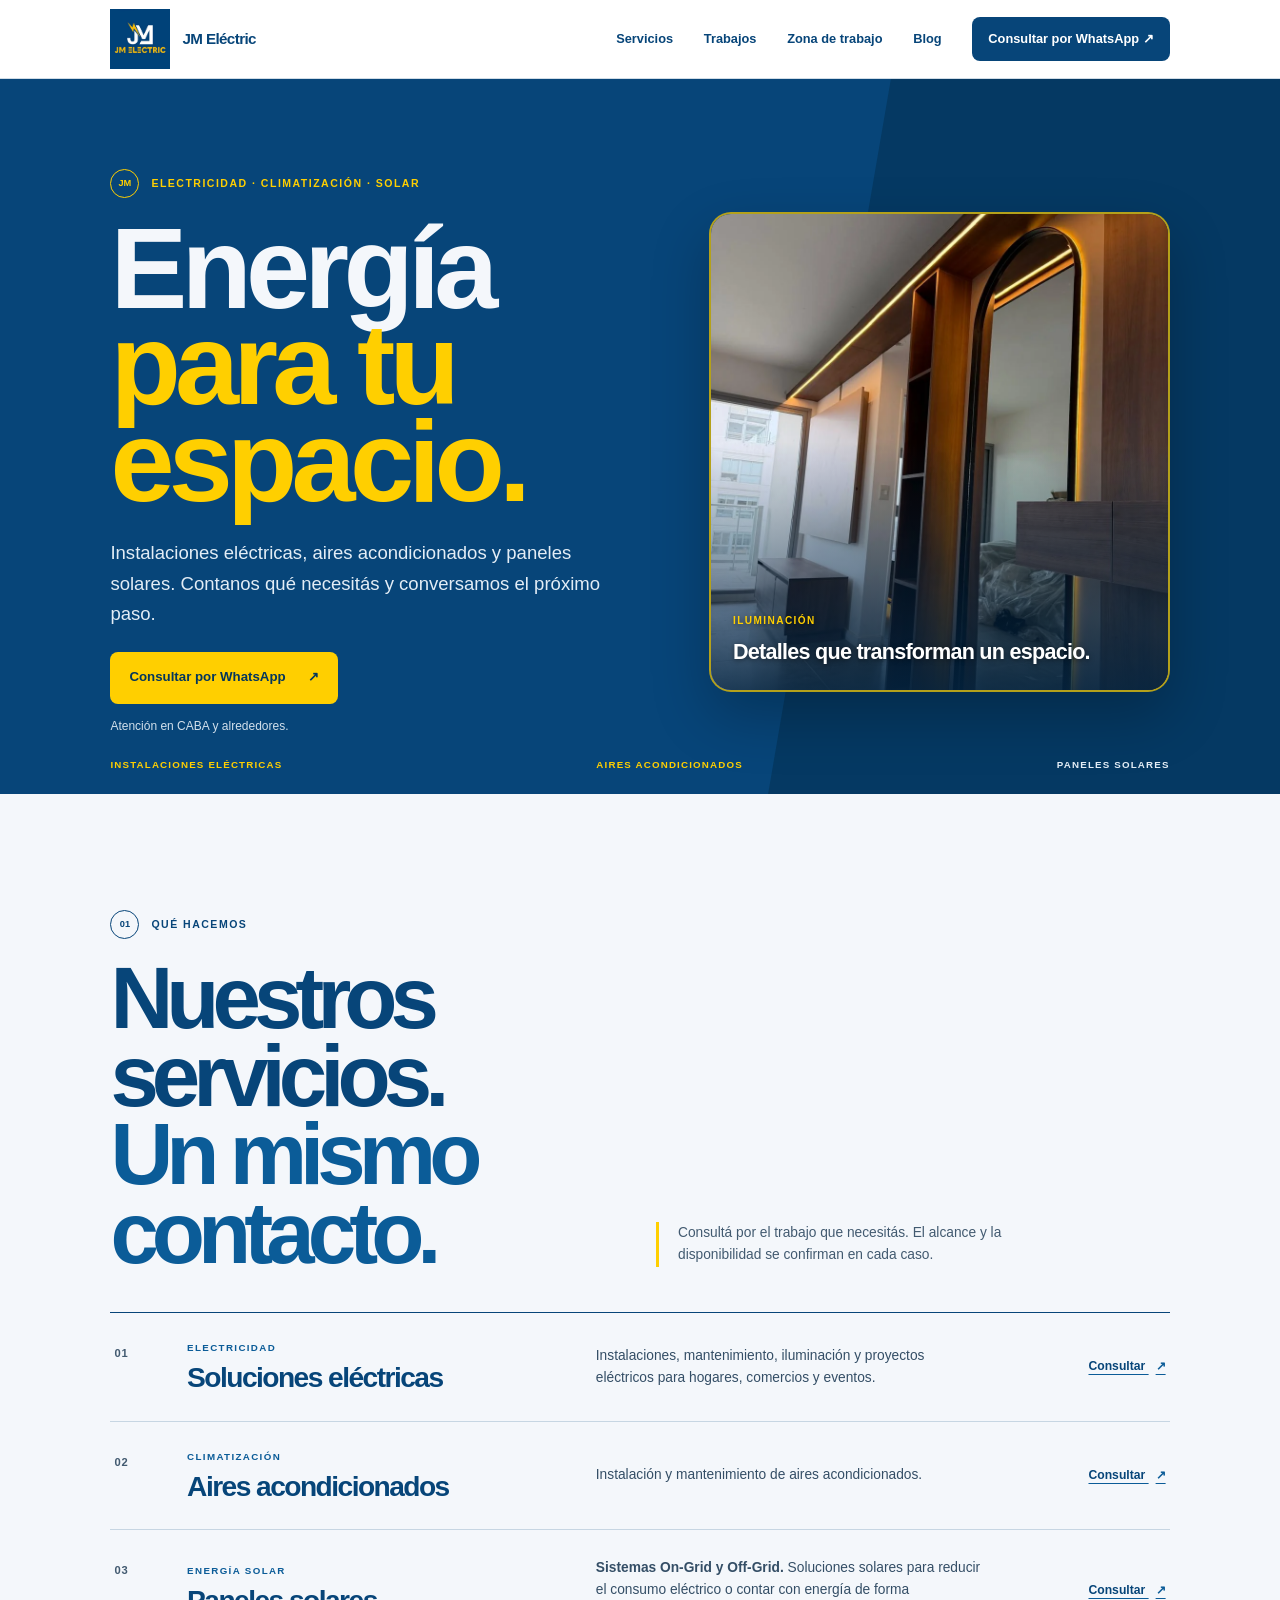
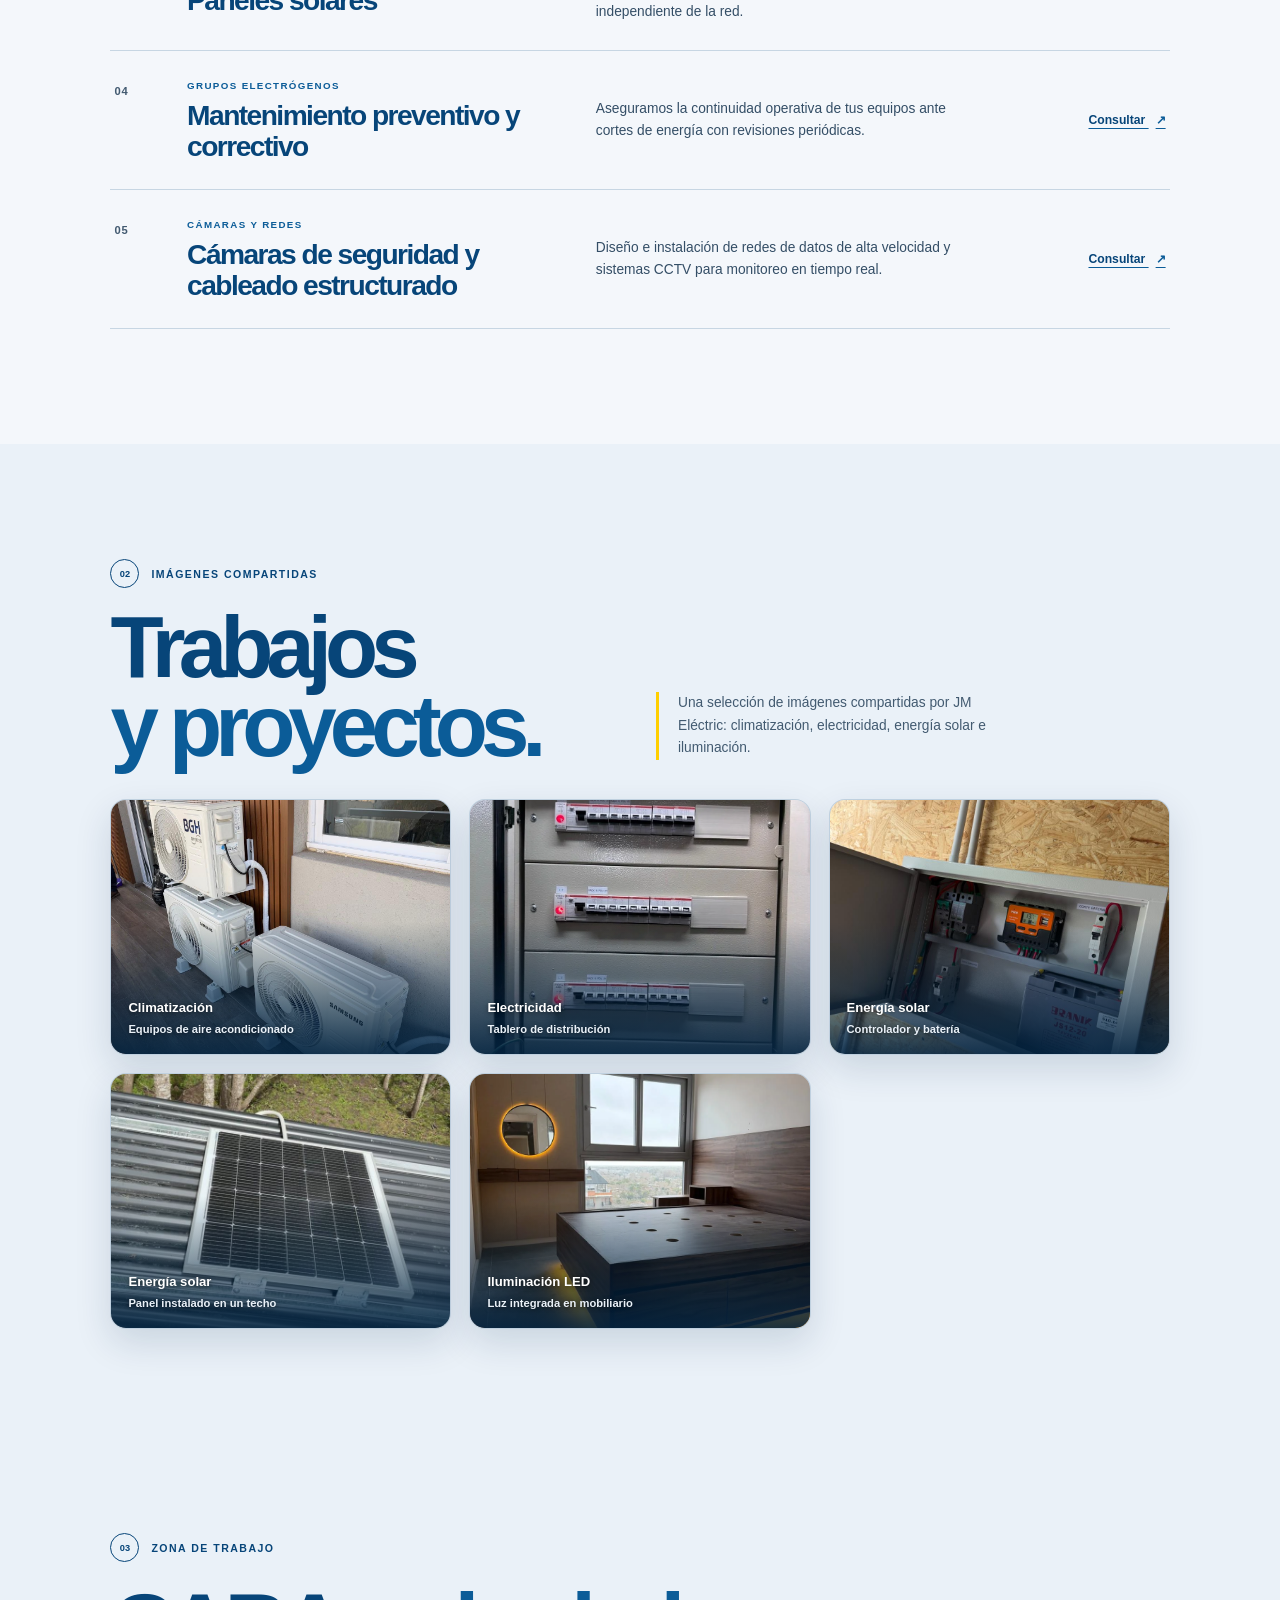
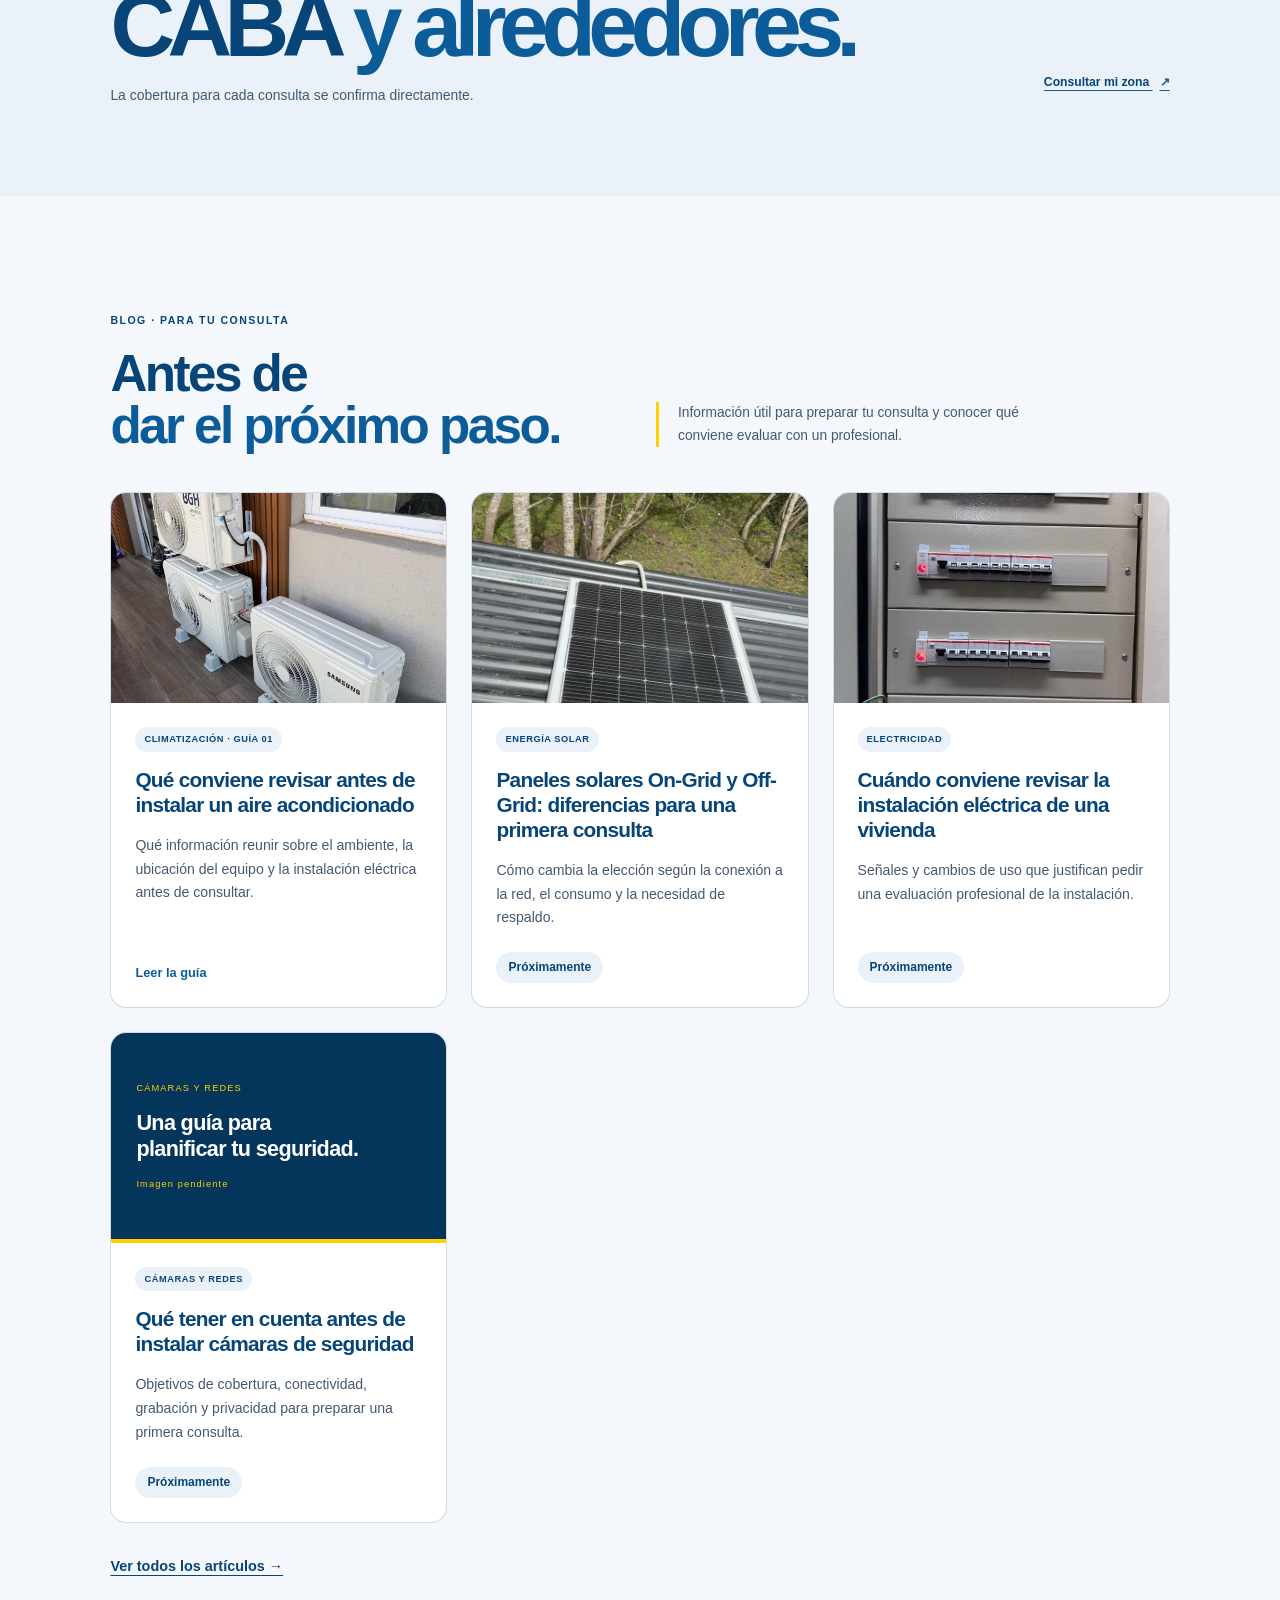
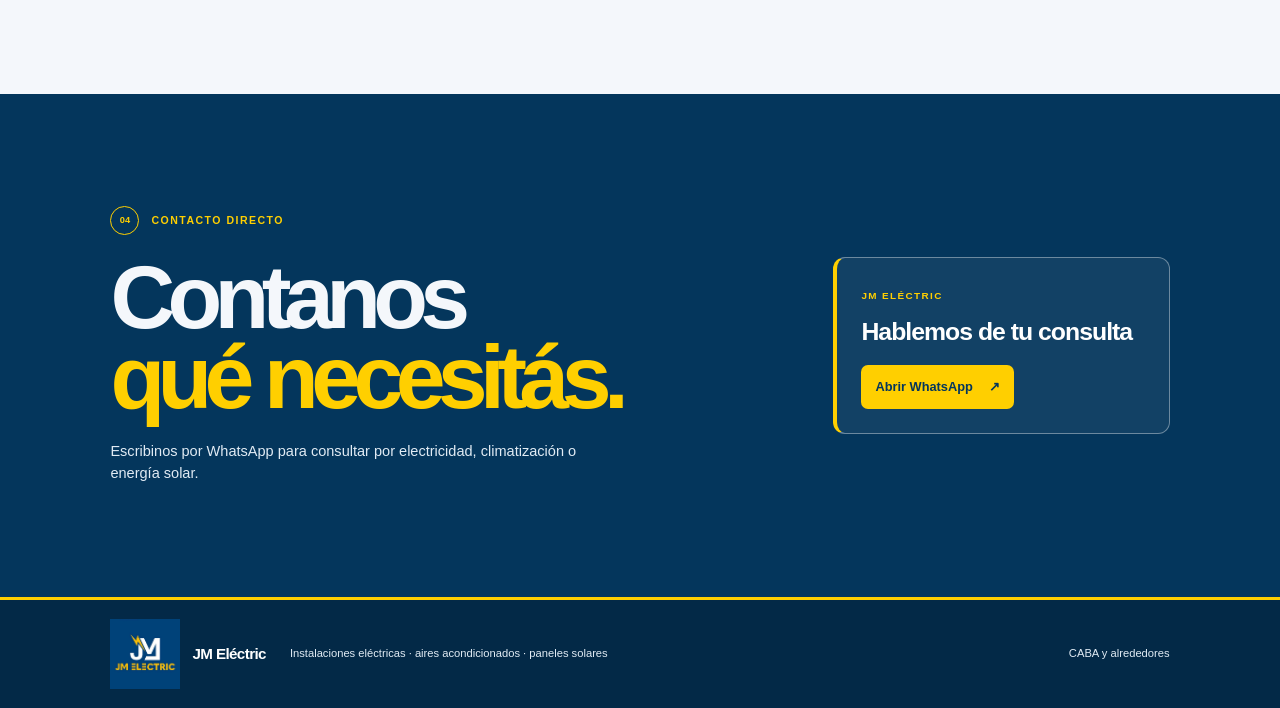
==== index.html @ 5ecd0b9b "Mejorar descubrimiento y analítica del sitio" ====
<!doctype html>
<html lang="es-AR">
<head>
<meta name="referrer" content="no-referrer">
<meta http-equiv="Content-Security-Policy" content="base-uri 'self'; object-src 'none'; form-action 'none'">

  <meta charset="utf-8">
  <meta name="viewport" content="width=device-width, initial-scale=1">
  <meta name="description" content="JM Eléctric: instalaciones eléctricas, instalación y mantenimiento de aires acondicionados, y paneles solares en CABA y alrededores.">
  <meta name="theme-color" content="#074579">
  <link rel="canonical" href="https://tuwebentresdias.github.io/jm-electric/">
  <meta property="og:title" content="JM Eléctric | Electricidad, climatización y energía solar">
  <meta property="og:description" content="Servicios eléctricos, instalación y mantenimiento de aires acondicionados, y paneles solares en CABA y alrededores.">
  <meta property="og:type" content="website">
  <meta property="og:locale" content="es_AR">
  <meta property="og:url" content="https://tuwebentresdias.github.io/jm-electric/">
  <meta property="og:image" content="https://tuwebentresdias.github.io/jm-electric/images/trabajos/iluminacion-led.jpg">
  <meta name="twitter:card" content="summary_large_image">
  <meta name="twitter:title" content="JM Eléctric | Electricidad, climatización y energía solar">
  <meta name="twitter:description" content="Instalaciones eléctricas, aires acondicionados y paneles solares en CABA y alrededores.">
  <meta name="twitter:image" content="https://tuwebentresdias.github.io/jm-electric/images/trabajos/iluminacion-led.jpg">
  <title>JM Eléctric | Electricidad, climatización y energía solar</title>
  <link rel="stylesheet" href="./style.css">
<script>
!function(t,e){var o,n,p,r;e.__SV||(window.posthog && window.posthog.__loaded)||(window.posthog=e,e._i=[],e.init=function(i,s,a){function g(t,e){var o=e.split(".");2==o.length&&(t=t[o[0]],e=o[1]),t[e]=function(){t.push([e].concat(Array.prototype.slice.call(arguments,0)))}}p||((p=t.createElement("script")).type="text/javascript",p.crossOrigin="anonymous",p.async=!0,p.src=s.api_host.replace(".i.posthog.com","-assets.i.posthog.com")+"/static/array.js",p.onerror=function(){p=null},(r=t.getElementsByTagName("script")[0]).parentNode.insertBefore(p,r));var u=e;for(void 0!==a?u=e[a]=[]:a="posthog",u.people=u.people||[],Object.defineProperty(u,"toString",{configurable:!0,enumerable:!0,writable:!0,value:function(t){var e="posthog";return"posthog"!==a&&(e+="."+a),t||(e+=" (stub)"),e}}),Object.defineProperty(u.people,"toString",{configurable:!0,enumerable:!0,writable:!0,value:function(){return u.toString(1)+".people (stub)"}}),o="vu pu gu mu init Gu Qu Hu Wu Xu il Vu Yu ju oc ac lc uc cc hc capture getExtension Zu hu gc calculateEventProperties vc register register_once register_for_session unregister unregister_for_session zu mc getFeatureFlag getFeatureFlagPayload getFeatureFlagResult getAllFeatureFlags isFeatureEnabled reloadFeatureFlags updateFlags updateEarlyAccessFeatureEnrollment getEarlyAccessFeatures on onFeatureFlags onSurveysLoaded onSessionId getSurveys getActiveMatchingSurveys onActiveMatchingSurveysChanged renderSurvey displaySurvey cancelPendingSurvey canRenderSurvey canRenderSurveyAsync wc identify setPersonProperties unsetPersonProperties group resetGroups setPersonPropertiesForFlags resetPersonPropertiesForFlags setGroupPropertiesForFlags resetGroupPropertiesForFlags reset kc shutdown setIdentity clearIdentity get_distinct_id getGroups get_session_id get_session_replay_url alias set_config startSessionRecording stopSessionRecording sessionRecordingStarted captureException addExceptionStep captureLog startExceptionAutocapture stopExceptionAutocapture loadToolbar get_property getSessionProperty yc nc createPersonProfile setInternalOrTestUser bc xu ku opt_in_capturing opt_out_capturing Su has_opted_in_capturing has_opted_out_capturing get_explicit_consent_status is_capturing clear_opt_in_out_capturing tc debug nl Os getPageViewId captureTraceFeedback captureTraceMetric Du".split(" "),n=0;n<o.length;n++)g(u,o[n]);e._i.push([i,s,a])},e.__SV=1)}(document,window.posthog||[]);
posthog.init('phc_zRJZ5SvArTjrYcxxgLg35xTBeTofkA6DnmJoE6SXfPQV', {
        before_send: (event) => {
  if (!event || !event.properties) return event;
  const privateKeys = /^(n|t|e|name|nombre|phone|telefono|tel|email|message|mensaje)$/i;
  for (const key of ['$current_url', '$initial_current_url', '$referrer', '$initial_referrer']) {
    const value = event.properties[key];
    if (typeof value !== 'string') continue;
    try {
      const url = new URL(value);
      for (const name of [...url.searchParams.keys()]) if (privateKeys.test(name)) url.searchParams.delete(name);
      event.properties[key] = url.href;
    } catch { /* Non-URL values such as $direct are preserved. */ }
  }
  for (const key of Object.keys(event.properties)) if (privateKeys.test(key)) delete event.properties[key];
  return event;
},
        session_recording: { maskAllInputs: true },
    api_host: 'https://us.i.posthog.com',
    defaults: '2026-05-30',
    person_profiles: 'identified_only', // or 'always' to create profiles for anonymous users as well
});
</script>
<script type="application/ld+json">{"@context":"https://schema.org","@type":"Electrician","@id":"https://jm-electric.com.ar/#business","name":"JM Eléctric","url":"https://jm-electric.com.ar/","telephone":"+5491178528166","description":"Electricidad, climatización, paneles solares y cámaras de seguridad en CABA y alrededores."}</script>
</head>
<body>
  <link rel="stylesheet" href="./blogs.css">
  <a class="skip-link" href="#contenido">Ir al contenido principal</a>
  <header class="site-header">
    <div class="shell header-inner">
      <a class="brand" href="#inicio" aria-label="JM Eléctric, inicio"><img class="brand-logo" src="./images/logo-jm-electric.webp" alt="Logo de JM Electric con monograma JM blanco y rayo amarillo sobre fondo azul" width="1179" height="1172"><span class="brand-name">JM Eléctric</span></a>
      <button class="menu-toggle" id="menuToggle" type="button" aria-expanded="false" aria-controls="mainNav" aria-label="Abrir navegación"><span></span><span></span><span></span></button>
      <nav class="main-nav" id="mainNav" aria-label="Navegación principal">
        <a href="#servicios">Servicios</a>
        <a href="#trabajos">Trabajos</a>
        <a href="#zona">Zona de trabajo</a>
        <a href="./blogs/">Blog</a>
        <a class="nav-cta" href="#contacto">Consultar por WhatsApp <span aria-hidden="true">↗</span></a>
      </nav>
    </div>
  </header>

  <main id="contenido">
    <section class="hero" id="inicio" aria-labelledby="hero-title">
      <div class="shell hero-grid">
        <div class="hero-copy">
          <p class="eyebrow"><span class="eyebrow-mark" aria-hidden="true">JM</span> Electricidad · climatización · solar</p>
          <h1 id="hero-title">Energía<br><em>para tu espacio.</em></h1>
          <p class="hero-lede">Instalaciones eléctricas, aires acondicionados y paneles solares. Contanos qué necesitás y conversamos el próximo paso.</p>
          <a class="button button-primary" href="https://wa.me/5491178528166?text=Hola%2C%20quisiera%20consultar%20por%20un%20servicio." target="_blank" rel="noopener noreferrer">Consultar por WhatsApp <span aria-hidden="true">↗</span></a>
          <p class="hero-note">Atención en CABA y alrededores.</p>
        </div>
        <figure class="hero-photo">
          <img src="./images/trabajos/iluminacion-led.webp" alt="Iluminación LED integrada en un espejo y mobiliario interior" width="960" height="1280" fetchpriority="high" decoding="async">
          <figcaption><span>ILUMINACIÓN</span><strong>Detalles que transforman un espacio.</strong></figcaption>
        </figure>
      </div>
      <div class="shell hero-foot"><span>INSTALACIONES ELÉCTRICAS</span><span>AIRES ACONDICIONADOS</span><span>PANELES SOLARES</span></div>
    </section>

    <section class="services" id="servicios" aria-labelledby="services-title">
      <div class="shell">
        <div class="section-heading">
          <p class="eyebrow"><span class="eyebrow-mark" aria-hidden="true">01</span> Qué hacemos</p>
          <h2 id="services-title">Nuestros servicios.<br><em>Un mismo contacto.</em></h2>
          <p class="heading-aside">Consultá por el trabajo que necesitás. El alcance y la disponibilidad se confirman en cada caso.</p>
        </div>
        <div class="service-list">
          <article class="service-row">
            <span class="service-number" aria-hidden="true">01</span>
            <div class="service-title"><span class="service-label">ELECTRICIDAD</span><h3>Soluciones eléctricas</h3></div>
            <p>Instalaciones, mantenimiento, iluminación y proyectos eléctricos para hogares, comercios y eventos.</p>
            <a class="service-link" href="https://wa.me/5491178528166?text=Hola%2C%20quisiera%20consultar%20por%20instalaciones%20el%C3%A9ctricas." target="_blank" rel="noopener noreferrer">Consultar <span aria-hidden="true">↗</span></a>
          </article>
          <article class="service-row">
            <span class="service-number" aria-hidden="true">02</span>
            <div class="service-title"><span class="service-label">CLIMATIZACIÓN</span><h3>Aires acondicionados</h3></div>
            <p>Instalación y mantenimiento de aires acondicionados.</p>
            <a class="service-link" href="https://wa.me/5491178528166?text=Hola%2C%20quisiera%20consultar%20por%20instalaci%C3%B3n%20o%20mantenimiento%20de%20aire%20acondicionado." target="_blank" rel="noopener noreferrer">Consultar <span aria-hidden="true">↗</span></a>
          </article>
          <article class="service-row">
            <span class="service-number" aria-hidden="true">03</span>
            <div class="service-title"><span class="service-label">ENERGÍA SOLAR</span><h3>Paneles solares</h3></div>
            <p><strong>Sistemas On-Grid y Off-Grid.</strong> Soluciones solares para reducir el consumo eléctrico o contar con energía de forma independiente de la red.</p>
            <a class="service-link" href="https://wa.me/5491178528166?text=Hola%2C%20quisiera%20consultar%20por%20paneles%20solares." target="_blank" rel="noopener noreferrer">Consultar <span aria-hidden="true">↗</span></a>
          </article>
          <article class="service-row">
            <span class="service-number" aria-hidden="true">04</span>
            <div class="service-title"><span class="service-label">GRUPOS ELECTRÓGENOS</span><h3>Mantenimiento preventivo y correctivo</h3></div>
            <p>Aseguramos la continuidad operativa de tus equipos ante cortes de energía con revisiones periódicas.</p>
            <a class="service-link" href="https://wa.me/5491178528166?text=Hola%2C%20quisiera%20consultar%20por%20mantenimiento%20de%20grupos%20electr%C3%B3genos." target="_blank" rel="noopener noreferrer">Consultar <span aria-hidden="true">↗</span></a>
          </article>
          <article class="service-row">
            <span class="service-number" aria-hidden="true">05</span>
            <div class="service-title"><span class="service-label">CÁMARAS Y REDES</span><h3>Cámaras de seguridad y cableado estructurado</h3></div>
            <p>Diseño e instalación de redes de datos de alta velocidad y sistemas CCTV para monitoreo en tiempo real.</p>
            <a class="service-link" href="https://wa.me/5491178528166?text=Hola%2C%20quisiera%20consultar%20por%20c%C3%A1maras%20y%20cableado%20estructurado." target="_blank" rel="noopener noreferrer">Consultar <span aria-hidden="true">↗</span></a>
          </article>
        </div>
      </div>
    </section>

    <section class="gallery" id="trabajos" aria-labelledby="gallery-title">
      <div class="shell">
        <div class="section-heading gallery-heading">
          <p class="eyebrow"><span class="eyebrow-mark" aria-hidden="true">02</span> Imágenes compartidas</p>
          <h2 id="gallery-title">Trabajos<br><em>y proyectos.</em></h2>
          <p class="heading-aside">Una selección de imágenes compartidas por JM Eléctric: climatización, electricidad, energía solar e iluminación.</p>
        </div>
        <div class="photo-grid">
          <figure class="work-photo work-photo-ac">
            <img src="./images/trabajos/aire-acondicionado.jpg" alt="Unidades exteriores de aire acondicionado instaladas en un balcón" width="1206" height="1129" loading="lazy" decoding="async">
            <figcaption>Climatización <span>Equipos de aire acondicionado</span></figcaption>
          </figure>
          <figure class="work-photo work-photo-electric">
            <img src="./images/trabajos/tablero-electrico.webp" alt="Tablero de distribución eléctrica abierto con varias filas de interruptores" width="900" height="1200" loading="lazy" decoding="async">
            <figcaption>Electricidad <span>Tablero de distribución</span></figcaption>
          </figure>
          <figure class="work-photo work-photo-solar-system">
            <img src="./images/trabajos/sistema-solar.jpg" alt="Controlador y batería dentro de un gabinete de un sistema solar" width="960" height="1280" loading="lazy" decoding="async">
            <figcaption>Energía solar <span>Controlador y batería</span></figcaption>
          </figure>
          <figure class="work-photo work-photo-solar-panel">
            <img src="./images/trabajos/panel-solar.jpg" alt="Panel solar instalado sobre un techo de chapa" width="722" height="1280" loading="lazy" decoding="async">
            <figcaption>Energía solar <span>Panel instalado en un techo</span></figcaption>
          </figure>
          <figure class="work-photo work-photo-lighting">
            <img src="./images/trabajos/iluminacion-dormitorio.webp" alt="Iluminación LED cálida integrada en el mobiliario de un dormitorio" width="960" height="1280" loading="lazy" decoding="async">
            <figcaption>Iluminación LED <span>Luz integrada en mobiliario</span></figcaption>
          </figure>
        </div>
      </div>
    </section>

    <section class="service-area" id="zona" aria-labelledby="area-title">
      <div class="shell area-layout">
        <p class="eyebrow"><span class="eyebrow-mark" aria-hidden="true">03</span> Zona de trabajo</p>
        <div><h2 id="area-title">CABA <em>y alrededores.</em></h2><p>La cobertura para cada consulta se confirma directamente.</p></div>
        <a class="area-link" href="https://wa.me/5491178528166?text=Hola%2C%20quisiera%20consultar%20si%20trabajan%20en%20mi%20zona." target="_blank" rel="noopener noreferrer">Consultar mi zona <span aria-hidden="true">↗</span></a>
      </div>
    </section>

    <section class="blog-home" aria-labelledby="blog-title"><div class="shell"><div class="section-heading"><p class="eyebrow">Blog · Para tu consulta</p><h2 id="blog-title">Antes de<br><em>dar el próximo paso.</em></h2><p class="heading-aside">Información útil para preparar tu consulta y conocer qué conviene evaluar con un profesional.</p></div><div class="blog-grid"><article class="blog-card blog-card-visual"><img class="blog-card-image" src="./images/trabajos/aire-acondicionado.jpg" width="1206" height="1129" alt="Unidades exteriores de aire acondicionado en un balcón" loading="lazy" decoding="async"><div class="blog-card-copy"><p class="eyebrow">Climatización · Guía 01</p><h3><a href="./blogs/antes-instalar-aire-acondicionado/">Qué conviene revisar antes de instalar un aire acondicionado</a></h3><p>Qué información reunir sobre el ambiente, la ubicación del equipo y la instalación eléctrica antes de consultar.</p><span class="blog-card-label" aria-hidden="true">Leer la guía</span></div></article><article class="blog-card blog-card-visual blog-card-pending"><img class="blog-card-image" src="./images/trabajos/panel-solar.jpg" width="722" height="1280" alt="Panel solar sobre un techo de chapa" loading="lazy" decoding="async"><div class="blog-card-copy"><p class="eyebrow">Energía solar</p><h3>Paneles solares On-Grid y Off-Grid: diferencias para una primera consulta</h3><p>Cómo cambia la elección según la conexión a la red, el consumo y la necesidad de respaldo.</p><span class="blog-status">Próximamente</span></div></article><article class="blog-card blog-card-visual blog-card-pending"><img class="blog-card-image" src="./images/trabajos/tablero-electrico.webp" width="900" height="1200" alt="Tablero de distribución eléctrica" loading="lazy" decoding="async"><div class="blog-card-copy"><p class="eyebrow">Electricidad</p><h3>Cuándo conviene revisar la instalación eléctrica de una vivienda</h3><p>Señales y cambios de uso que justifican pedir una evaluación profesional de la instalación.</p><span class="blog-status">Próximamente</span></div></article><article class="blog-card blog-card-visual blog-card-pending"><div class="blog-card-image blog-card-placeholder"><span>CÁMARAS Y REDES</span><p>Una guía para<br>planificar tu seguridad.</p><span>Imagen pendiente</span></div><div class="blog-card-copy"><p class="eyebrow">Cámaras y redes</p><h3>Qué tener en cuenta antes de instalar cámaras de seguridad</h3><p>Objetivos de cobertura, conectividad, grabación y privacidad para preparar una primera consulta.</p><span class="blog-status">Próximamente</span></div></article></div><a class="blog-back" href="./blogs/">Ver todos los artículos →</a></div></section>

    <section class="contact" id="contacto" aria-labelledby="contact-title">
      <div class="shell contact-layout">
        <div class="contact-copy"><p class="eyebrow"><span class="eyebrow-mark" aria-hidden="true">04</span> Contacto directo</p><h2 id="contact-title">Contanos<br><em>qué necesitás.</em></h2><p>Escribinos por WhatsApp para consultar por electricidad, climatización o energía solar.</p></div>
        <div class="contact-card"><span>JM ELÉCTRIC</span><strong>Hablemos de tu consulta</strong><a href="https://wa.me/5491178528166?text=Hola%2C%20quisiera%20hacer%20una%20consulta." target="_blank" rel="noopener noreferrer">Abrir WhatsApp <span aria-hidden="true">↗</span></a></div>
      </div>
    </section>
  </main>

  <footer class="site-footer"><div class="shell footer-layout"><a class="brand" href="#inicio" aria-label="JM Eléctric, volver al inicio"><img class="brand-logo" src="./images/logo-jm-electric.webp" alt="Logo de JM Electric con monograma JM blanco y rayo amarillo sobre fondo azul" width="1179" height="1172" loading="lazy" decoding="async"><span class="brand-name">JM Eléctric</span></a><p>Instalaciones eléctricas · aires acondicionados · paneles solares</p><span>CABA y alrededores</span></div></footer>
  <script src="./script.js" defer></script>
</body>
</html>
---- style.css ----
@charset "UTF-8";
:where([hidden]){display:none!important}
:root{color-scheme:light;--ink:#074579;--blue:#0b5c98;--blue-dark:#04365c;--paper:#f4f7fb;--white:#fff;--yellow:#ffcf00;--muted:#425a70;--line:rgba(7,69,121,.19);--panel:#eaf1f8;--pad:clamp(22px,5.5vw,84px);--max:1200px;--section:clamp(72px,9vw,126px);font-family:Inter,-apple-system,BlinkMacSystemFont,"Segoe UI",sans-serif}
*,*::before,*::after{box-sizing:border-box}
html{scroll-behavior:smooth;scroll-padding-top:82px}
body{margin:0;background:var(--paper);color:var(--ink);font-size:16px;line-height:1.55;-webkit-font-smoothing:antialiased}
a{color:inherit;text-decoration:none}button{font:inherit}::selection{background:var(--yellow);color:var(--blue-dark)}
.shell{width:min(100%,var(--max));margin-inline:auto;padding-inline:var(--pad)}
.skip-link{position:fixed;z-index:100;top:8px;left:8px;padding:12px 18px;background:var(--yellow);color:var(--blue-dark);transform:translateY(-150%)}.skip-link:focus{transform:none}:focus-visible{outline:3px solid #002846;outline-offset:4px}
.site-header{position:sticky;top:0;z-index:20;background:var(--white);border-bottom:1px solid var(--line)}.header-inner{min-height:78px;display:flex;align-items:center;justify-content:space-between;gap:24px}.brand{display:inline-flex;min-width:0;align-items:center;gap:12px;color:var(--ink);font-size:.95rem;font-weight:850;letter-spacing:-.04em}.brand-logo{display:block;flex:0 0 auto;width:60px;height:60px;object-fit:contain}.brand-name{white-space:nowrap}.main-nav{display:flex;align-items:center;gap:clamp(18px,2.4vw,34px);font-size:.8rem;font-weight:750}.main-nav>a:not(.nav-cta):hover,.site-footer a:hover{text-decoration:underline;text-underline-offset:4px}.nav-cta{padding:12px 16px;border-radius:8px;background:var(--ink);color:var(--white)}.nav-cta:hover{background:var(--blue-dark);color:var(--yellow)}.menu-toggle{display:none;width:44px;height:44px;border:1px solid var(--line);border-radius:8px;background:var(--white)}.menu-toggle span{display:block;width:19px;height:2px;margin:4px auto;background:var(--ink)}
.eyebrow{display:flex;align-items:center;gap:12px;margin:0 0 22px;font-size:.66rem;font-weight:850;letter-spacing:.14em;text-transform:uppercase}.eyebrow-mark{display:grid;place-items:center;width:29px;height:29px;border:1px solid currentColor;border-radius:50%;font-size:.58rem;letter-spacing:0}
.hero{position:relative;overflow:hidden;padding:clamp(52px,7vw,94px) 0 22px;background:var(--ink);color:var(--paper)}.hero::before{position:absolute;top:0;right:0;width:40%;height:100%;background:var(--blue-dark);clip-path:polygon(24% 0,100% 0,100% 100%,0 100%);content:"";opacity:.76}.hero-grid{position:relative;display:grid;grid-template-columns:1.05fr .95fr;align-items:center;gap:clamp(36px,7vw,100px)}.hero h1{margin:0;font-size:clamp(4rem,9vw,8.2rem);font-weight:850;line-height:.84;letter-spacing:-.05em}.hero h1 em,.contact h2 em{color:var(--yellow);font-style:normal}.hero .eyebrow{color:var(--yellow)}.hero-lede{max-width:490px;margin:28px 0 22px;color:#e3edf6;font-size:clamp(1rem,1.45vw,1.18rem);line-height:1.65}.button{min-height:52px;display:inline-flex;align-items:center;gap:22px;padding:0 19px;border-radius:8px;font-size:.83rem;font-weight:850;transition:transform .2s ease,box-shadow .2s ease}.button-primary{background:var(--yellow);color:var(--blue-dark)}.button-primary:hover,.nav-cta:hover{transform:translateY(-2px);box-shadow:0 10px 22px rgba(0,0,0,.2)}.hero-note{margin:13px 0 0;color:#d2e0ec;font-size:.75rem}
.hero-photo{position:relative;min-width:0;min-height:clamp(340px,38vw,480px);margin:0;overflow:hidden;border:2px solid rgba(255,207,0,.7);border-radius:22px;background:var(--blue-dark);box-shadow:0 24px 58px rgba(0,0,0,.24)}.hero-photo img{position:absolute;inset:0;width:100%;height:100%;object-fit:cover;object-position:center 43%}.hero-photo::after{position:absolute;inset:48% 0 0;background:linear-gradient(transparent,rgba(3,36,65,.88));content:"";pointer-events:none}.hero-photo figcaption{position:absolute;z-index:1;right:22px;bottom:22px;left:22px;color:var(--white);text-shadow:0 1px 5px rgba(0,0,0,.5)}.hero-photo figcaption span{display:block;margin-bottom:6px;color:var(--yellow);font-size:.63rem;font-weight:850;letter-spacing:.14em}.hero-photo figcaption strong{font-size:clamp(1rem,1.9vw,1.35rem);letter-spacing:-.035em}
.hero-foot{position:relative;display:flex;flex-wrap:wrap;justify-content:space-between;gap:14px;padding-top:22px;color:var(--yellow);font-size:.61rem;font-weight:850;letter-spacing:.12em}.hero-foot span:last-child{color:#e3edf6}
.services{padding:var(--section) 0;background:var(--paper)}.section-heading{display:grid;grid-template-columns:1fr 1fr;align-items:end;gap:20px 32px;margin-bottom:40px}.section-heading .eyebrow{grid-column:1/-1;margin-bottom:0}.section-heading h2{margin:0;font-size:clamp(3rem,6.8vw,5.8rem);line-height:.9;letter-spacing:-.08em}.section-heading h2 em{color:var(--blue);font-style:normal}.heading-aside{max-width:365px;margin:0 0 5px;padding-left:19px;border-left:3px solid var(--yellow);color:var(--muted);font-size:.86rem;line-height:1.65}
.service-list{border-top:1px solid var(--ink)}.service-row{display:grid;grid-template-columns:42px minmax(220px,.9fr) minmax(230px,1.1fr) auto;align-items:center;gap:clamp(14px,2.4vw,32px);padding:27px 4px;border-bottom:1px solid var(--line)}.service-number{align-self:start;padding-top:5px;color:var(--muted);font-size:.7rem;font-weight:850;letter-spacing:.08em}.service-label{display:block;margin-bottom:8px;color:var(--blue);font-size:.61rem;font-weight:850;letter-spacing:.14em}.service-title{min-width:0;overflow-wrap:anywhere}.service-title h3{margin:0;font-size:clamp(1.25rem,2.2vw,1.9rem);line-height:1.08;letter-spacing:-.055em}.service-row>p{max-width:390px;margin:0;color:#344e66;font-size:.86rem;line-height:1.6}.service-link,.area-link{width:fit-content;padding:10px 0;color:var(--ink);font-size:.76rem;font-weight:850;text-decoration:underline;text-decoration-color:var(--blue);text-underline-offset:4px}.service-link span,.area-link span{padding-left:7px;color:var(--blue)}.service-link:hover,.area-link:hover{color:var(--blue-dark)}
.gallery{padding:var(--section) 0;background:var(--panel)}.gallery-heading{margin-bottom:34px}.photo-grid{display:grid;grid-template-columns:repeat(3,minmax(0,1fr));gap:18px}.work-photo{position:relative;min-width:0;aspect-ratio:4/3;margin:0;overflow:hidden;border:1px solid rgba(7,69,121,.12);border-radius:16px;background:#d9e3ed;box-shadow:0 14px 36px rgba(7,45,79,.14)}.work-photo img{display:block;width:100%;height:100%;object-fit:cover;object-position:center 48%;transition:transform .45s ease}.work-photo:hover img{transform:scale(1.025)}.work-photo::after{position:absolute;inset:48% 0 0;background:linear-gradient(transparent,rgba(3,36,65,.9));content:"";pointer-events:none}.work-photo figcaption{position:absolute;z-index:1;right:17px;bottom:15px;left:17px;color:var(--white);font-size:.82rem;font-weight:850;text-shadow:0 1px 4px rgba(0,0,0,.5)}.work-photo figcaption span{display:block;margin-top:3px;color:#eaf1f8;font-size:.7rem;font-weight:600}.work-photo-ac img{object-position:center 48%}.work-photo-electric img{object-position:center 43%}.work-photo-solar-system img{object-position:center 56%}.work-photo-solar-panel img{object-position:center 65%}.work-photo-lighting img{object-position:center 52%}
.service-area{padding:clamp(54px,7vw,90px) 0;background:var(--panel)}.area-layout{display:grid;grid-template-columns:minmax(0,1fr) auto;align-items:center;gap:24px 32px}.area-layout>.eyebrow{grid-column:1/-1;align-self:start;margin:0}.area-layout>div{min-width:0}.area-layout h2{margin:0;color:var(--ink);font-size:clamp(3.2rem,7vw,6rem);line-height:.88;letter-spacing:-.085em}.area-layout h2 em{color:var(--blue);font-style:normal}.area-layout>div>p{margin:20px 0 0;color:var(--muted);font-size:.87rem}.area-link{align-self:end;margin-bottom:5px;white-space:nowrap}
.contact{padding:clamp(70px,9vw,112px) 0;background:var(--blue-dark);color:var(--paper)}.contact-layout{display:grid;grid-template-columns:minmax(0,1.2fr) minmax(260px,.65fr);gap:clamp(36px,8vw,110px);align-items:center}.contact .eyebrow{color:var(--yellow)}.contact h2{margin:0;font-size:clamp(3.4rem,7vw,6.4rem);line-height:.9;letter-spacing:-.085em}.contact-layout>div:first-child>p:not(.eyebrow){max-width:500px;margin:22px 0 0;color:#e1ebf4;font-size:.91rem}.contact-card{padding:24px;border:1px solid rgba(255,255,255,.38);border-left:4px solid var(--yellow);border-radius:12px;background:rgba(255,255,255,.06)}.contact-card>span{color:var(--yellow);font-size:.62rem;font-weight:850;letter-spacing:.14em}.contact-card strong{display:block;margin-top:12px;color:var(--white);font-size:clamp(1.15rem,2.2vw,1.55rem);line-height:1.15;letter-spacing:-.04em}.contact-card>a{display:inline-flex;align-items:center;gap:16px;margin-top:18px;padding:12px 14px;border-radius:7px;background:var(--yellow);color:var(--blue-dark);font-size:.8rem;font-weight:850}.contact-card>a:hover{transform:translateY(-2px);box-shadow:0 10px 22px rgba(0,0,0,.2)}
.site-footer{padding:19px 0;background:#032947;color:var(--white);border-top:3px solid var(--yellow)}.footer-layout{display:flex;flex-wrap:wrap;align-items:center;gap:10px 24px}.footer-layout>p,.footer-layout>span{margin:0;color:#e1ebf4;font-size:.7rem}.footer-layout>span{margin-left:auto}.site-footer .brand{color:var(--white)}.site-footer .brand-logo{width:70px;height:70px}
@media(max-width:850px){.hero-grid{grid-template-columns:1fr .85fr;gap:28px}.hero h1{font-size:clamp(3.8rem,9vw,6.5rem)}.service-row{grid-template-columns:34px minmax(175px,.9fr) minmax(190px,1fr)}.service-link{grid-column:2/4;margin-top:-5px}.photo-grid{grid-template-columns:repeat(2,minmax(0,1fr))}.area-layout{gap:20px}}
@media(max-width:680px){html{scroll-padding-top:66px}.header-inner{min-height:68px}.brand{gap:8px;font-size:.88rem}.brand-logo{width:48px;height:48px}.menu-toggle{display:block}.main-nav{position:absolute;top:100%;right:0;left:0;display:none;align-items:stretch;gap:0;padding:8px var(--pad) 20px;background:var(--white);border-bottom:1px solid var(--line)}.main-nav.is-open{display:flex;flex-direction:column}.main-nav>a{padding:13px 0;border-top:1px solid var(--line)}.main-nav .nav-cta{margin-top:8px;padding:12px;text-align:center}.hero{padding-top:42px}.hero::before{top:auto;bottom:0;width:76%;height:48%;clip-path:polygon(35% 0,100% 0,100% 100%,0 100%)}.hero-grid{grid-template-columns:1fr;gap:28px}.hero h1{font-size:clamp(4.2rem,17vw,6.4rem)}.hero-photo{min-height:0;aspect-ratio:1.18}.hero-photo img{object-position:center 42%}.hero-foot{display:grid;grid-template-columns:1fr 1fr;gap:10px;font-size:.56rem}.hero-foot span:last-child{grid-column:1/-1}.section-heading{grid-template-columns:1fr;gap:18px;margin-bottom:28px}.section-heading .eyebrow{grid-column:auto}.section-heading h2{font-size:clamp(3.1rem,12vw,4.8rem)}.heading-aside{max-width:480px}.service-row{grid-template-columns:30px 1fr;gap:9px 13px;padding:21px 8px}.service-number{grid-row:1/3}.service-title h3{font-size:1.5rem}.service-row>p{grid-column:2}.service-link{grid-column:2;margin:0}.gallery-heading{margin-bottom:27px}.photo-grid{gap:13px}.work-photo{border-radius:12px}.work-photo figcaption{right:12px;bottom:12px;left:12px;font-size:.74rem}.work-photo figcaption span{font-size:.64rem}.area-layout{grid-template-columns:1fr;gap:20px}.area-layout>.eyebrow{margin:0}.area-layout h2{font-size:clamp(3.4rem,14vw,5rem)}.area-link{grid-column:auto;align-self:start}.contact-layout{grid-template-columns:1fr;gap:28px}.contact h2{font-size:clamp(3.5rem,14vw,5.5rem)}.footer-layout{align-items:flex-start;flex-direction:column;gap:9px}.footer-layout>span{margin:0}.site-footer .brand-logo{width:56px;height:56px}}
@media(max-width:430px){.photo-grid{grid-template-columns:1fr}.work-photo{aspect-ratio:1.2}.hero-photo figcaption{right:17px;bottom:17px;left:17px}.brand-name{font-size:.83rem}}
@media(prefers-reduced-motion:reduce){*,*::before,*::after{scroll-behavior:auto!important;transition-duration:.01ms!important;animation-duration:.01ms!important;animation-iteration-count:1!important}}
---- blogs.css ----
/* Blog: shared identity comes from style.css. */
.blog-home,.blog-list{padding-block:var(--section)}
.blog-home{background:var(--paper)}
.blog-grid{display:grid;grid-template-columns:repeat(2,minmax(0,1fr));gap:24px}
.blog-card{position:relative;min-width:0;padding:28px;border:1px solid var(--line);border-top:3px solid var(--yellow);border-radius:12px;background:var(--white)}
.blog-card .eyebrow{margin-bottom:18px;color:var(--blue)}
.blog-card h3{margin:0;font-size:clamp(1.4rem,2.4vw,1.9rem);line-height:1.18;letter-spacing:-.04em}
.blog-card h3 a:hover{text-decoration:underline;text-underline-offset:4px}
.blog-card>p:not(.eyebrow){color:var(--muted);font-size:.95rem}
.blog-card-label{display:block;margin-top:22px;font-size:.8rem;font-weight:850;color:var(--blue)}
.blog-intro{padding-block:clamp(54px,8vw,100px);background:var(--ink);color:var(--paper)}
.blog-intro .eyebrow{color:var(--yellow)}
.blog-intro h1{margin:0;font-size:clamp(2.7rem,6vw,5.4rem);line-height:1.02;letter-spacing:-.055em;overflow-wrap:anywhere}
.blog-intro h1 em{color:var(--yellow);font-style:normal}
.blog-lede{max-width:760px;margin:25px 0 0;font-size:clamp(1.05rem,1.6vw,1.2rem);line-height:1.7}
.blog-list-title{margin:0 0 28px;font-size:1.5rem;letter-spacing:-.035em}
.blog-article{padding-block:35px var(--section)}
.blog-breadcrumb{display:flex;gap:10px;flex-wrap:wrap;font-size:.85rem;margin-bottom:45px}
.blog-breadcrumb a,.blog-back{text-decoration:underline;text-underline-offset:4px}
.blog-article-header{max-width:850px;border-bottom:1px solid var(--line);padding-bottom:35px}
.blog-article h1{margin:0;font-size:clamp(2.2rem,4.8vw,4.3rem);line-height:1.08;letter-spacing:-.045em;overflow-wrap:anywhere}
.blog-article-header .blog-lede{color:var(--muted)}
.blog-prose{max-width:740px;font-size:1.05rem;line-height:1.8}
.blog-prose section{margin-top:38px}
.blog-prose h2{margin:0 0 12px;font-size:clamp(1.45rem,2.7vw,2rem);line-height:1.2;letter-spacing:-.03em}
.blog-prose p{margin:0;color:#344e66}
.blog-consult{margin-top:44px;padding:28px;background:var(--blue-dark);color:var(--white);border-left:4px solid var(--yellow);border-radius:12px}
.blog-consult p{color:#e1ebf4;margin-bottom:22px}
.blog-consult .button{max-width:100%;gap:12px}
.blog-back{display:inline-block;margin-top:32px;font-weight:750;font-size:.9rem}
@media(max-width:1000px) and (min-width:681px){.main-nav{gap:14px;font-size:.74rem}.header-inner{gap:16px}.nav-cta{padding:12px}}
@media(max-width:680px){.blog-grid{grid-template-columns:1fr;gap:18px}.blog-card{padding:24px}.blog-breadcrumb{margin-bottom:30px}.blog-prose{font-size:1rem}.blog-consult{padding:23px}.blog-home .section-heading h2{font-size:clamp(2.7rem,11vw,4.8rem)}}
/* Editorial guide: photo-led opening and continuous reading between modules. */
.blog-card-feature{grid-column:1/-1;display:grid;grid-template-columns:.85fr 1.15fr;padding:0;overflow:hidden}
.blog-feature-image{width:100%;height:100%;min-height:320px;object-fit:cover;object-position:center}
.blog-feature-copy{padding:36px}.blog-feature-copy>p:not(.eyebrow){color:var(--muted)}
.blog-feature-copy h3{font-size:clamp(1.65rem,3vw,2.5rem)}
.blog-card-pending{background:transparent;border-top-color:var(--line)}
.blog-card-pending h3{font-size:1.25rem}.blog-status{display:inline-block;margin-top:14px;padding:6px 12px;background:var(--panel);border-radius:30px;font-size:.75rem;font-weight:750}
.blog-pending-page{padding-block:90px;min-height:65vh}.blog-pending-page h1{font-size:clamp(2rem,5vw,4rem);line-height:1.1;letter-spacing:-.05em}
.editorial-guide{background:white}.editorial-guide section[id]{scroll-margin-top:100px}
.guide-hero{position:relative;background:var(--paper);padding:28px 0 55px;border-bottom:1px solid var(--line)}
.guide-hero:after{content:'';position:absolute;bottom:0;left:0;height:5px;width:30%;background:var(--yellow)}
.guide-hero-grid{display:grid;grid-template-columns:1.1fr 1fr;gap:48px;align-items:center}
.guide-hero h1{font-size:clamp(2.5rem,4.1vw,4rem);line-height:1.04;letter-spacing:-.055em;margin:0}.guide-hero h1 em{display:block;color:var(--blue);font-style:normal}
.guide-hero .blog-lede{font-size:1.05rem;color:var(--muted)}
.guide-meta{display:flex;flex-wrap:wrap;gap:12px 24px;font-size:.75rem;margin:24px 0 18px;padding-top:17px;border-top:1px solid var(--line);color:var(--muted)}
.guide-text-link{display:inline-flex;align-items:center;gap:14px;padding:9px 0;border-bottom:1px solid var(--blue);font-weight:750;font-size:.88rem}
.guide-text-link svg{flex:none}.guide-cover{position:relative;margin:0;padding-bottom:28px}
.guide-cover>img{display:block;width:100%;height:460px;object-fit:cover;border-radius:12px}
.guide-cover-note{position:absolute;bottom:65px;left:-20px;right:20px;background:var(--blue-dark);color:white;padding:22px 25px;border-left:4px solid var(--yellow);font-size:.9rem}
.guide-cover figcaption{font-size:.68rem;color:var(--muted);padding-top:12px}
.guide-layout{display:grid;grid-template-columns:200px minmax(0,1fr);gap:65px;align-items:start;padding-top:60px;padding-bottom:30px}
.guide-index{position:sticky;top:110px}.guide-index>a{display:flex;gap:14px;padding:14px 0;border-bottom:1px solid var(--line);font-size:.79rem}.guide-index>a span{font-weight:800;color:var(--blue)}
.guide-index-note{border-left:3px solid var(--yellow);padding-left:15px;margin-top:28px;font-size:.75rem;color:var(--muted);line-height:1.8}
.guide-content{min-width:0;max-width:760px}.editorial-guide h2{font-size:clamp(1.7rem,2.7vw,2.45rem);line-height:1.15;letter-spacing:-.04em;margin:0 0 24px}
.guide-prose{color:#344e66;line-height:1.9;font-size:1rem;max-width:70ch}.guide-prose p{margin:0 0 22px}.guide-opening{margin-bottom:38px}.guide-opening>p:first-child{font-size:1.1rem;color:var(--ink)}
.guide-summary{padding:32px;background:var(--panel);border-top:3px solid var(--blue);margin-bottom:55px}.guide-summary h2{font-size:1.65rem}.guide-summary ul{margin:0;padding-left:20px;line-height:1.8;color:var(--muted)}.guide-summary li+li{margin-top:10px}
.guide-section{margin-bottom:55px}.guide-comparison{display:grid;grid-template-columns:1fr 1fr;border:1px solid var(--line);margin-top:30px}.guide-comparison>div{padding:26px}.guide-comparison>div+div{background:var(--panel)}
.guide-small-label{font-size:.6rem;font-weight:800;letter-spacing:.1em}.guide-comparison h3{font-size:1.25rem;line-height:1.25;margin:16px 0}.guide-comparison p{font-size:.9rem;color:var(--muted)}
.guide-observations{display:grid;grid-template-columns:repeat(3,minmax(0,1fr));gap:22px;margin-top:30px}.guide-observations>div{border-top:2px solid var(--line);padding-top:18px}.guide-observations span{color:var(--blue);font-size:2rem;font-weight:850}.guide-observations h3{margin:8px 0;font-size:1.1rem}.guide-observations p{font-size:.88rem;line-height:1.75;color:var(--muted)}
.guide-safety{display:flex;gap:18px;padding:26px;background:#fff9df;border:1px solid #e7d784;border-left:4px solid var(--yellow);margin-bottom:55px}.guide-safety>span{flex:none;width:30px;height:30px;line-height:28px;border:1px solid var(--ink);border-radius:50%;text-align:center;font-weight:850}.guide-safety h2{font-size:1.2rem;margin-bottom:12px}.guide-safety p{margin:0;font-size:.9rem;color:#514d35;line-height:1.8}
.guide-interlude{margin-bottom:45px}.guide-checklist{padding:32px;background:var(--paper)}.guide-checklist ol{list-style:none;padding:0;margin:0 0 25px}.guide-checklist li{display:flex;gap:20px;border-top:1px solid var(--line);padding:18px 0}.guide-checklist li>span{font-size:.8rem;font-weight:850;color:var(--blue);padding-top:4px}.guide-checklist h3{font-size:1rem;margin:0 0 6px}.guide-checklist li p{margin:0;color:var(--muted);font-size:.9rem}
.guide-faq details{border-bottom:1px solid var(--line)}.guide-faq summary{cursor:pointer;list-style:none;display:flex;gap:18px;justify-content:space-between;padding:22px 0;font-size:.95rem;font-weight:750}.guide-faq summary::-webkit-details-marker{display:none}.guide-faq summary:after{content:'+';font-size:1.2rem}.guide-faq details[open] summary:after{content:'−'}.guide-faq details p{margin:0 0 22px;line-height:1.8;font-size:.92rem;color:var(--muted)}
.guide-contact{background:var(--blue-dark);color:white;padding-block:65px}.guide-contact-grid{display:grid;grid-template-columns:1.2fr 1fr;align-items:center;gap:60px}.guide-contact .eyebrow{color:var(--yellow)}.guide-contact p:not(.eyebrow){color:#e1ebf4;font-size:.95rem;line-height:1.8}.guide-contact .button{padding:18px 22px}.guide-contact-caption{font-size:.74rem!important;margin-top:16px}.guide-contact svg{flex:none}
.guide-related{display:grid;grid-template-columns:1fr 1fr;gap:60px;padding-block:55px}.guide-related a{display:flex;justify-content:space-between;gap:14px;padding:22px 0;border-top:1px solid var(--line);font-size:.9rem;font-weight:750}.guide-related svg{flex:none}
@media(max-width:1000px){.guide-layout{gap:32px;grid-template-columns:175px minmax(0,1fr)}.guide-hero-grid{gap:30px}.guide-cover>img{height:420px}}
@media(max-width:800px){.guide-hero-grid{grid-template-columns:1fr}.guide-hero h1{font-size:clamp(2.5rem,8vw,3.8rem)}.guide-hero .blog-breadcrumb{margin-bottom:30px}.guide-cover>img{height:360px}.guide-cover-note{left:0}.guide-layout{grid-template-columns:1fr;gap:30px;padding-top:32px}.guide-index{position:static;padding-bottom:20px;border-bottom:1px solid var(--line)}.guide-index>a{display:inline-flex;border:0;margin-right:18px;padding:6px 0}.guide-index-note{display:none}.guide-contact-grid,.guide-related{grid-template-columns:1fr;gap:25px}.guide-summary,.guide-checklist{padding:25px}.guide-observations{gap:16px}.guide-related{padding-block:40px}}
@media(max-width:680px){.blog-card-feature{grid-template-columns:1fr}.blog-feature-image{height:240px;min-height:0}.blog-feature-copy{padding:25px}.guide-hero{padding-bottom:32px}.guide-cover>img{height:300px}.guide-cover-note{font-size:.85rem;padding:17px}.guide-comparison{grid-template-columns:1fr}.guide-observations{grid-template-columns:1fr;gap:10px}.guide-observations>div{display:grid;grid-template-columns:40px 1fr;gap:0 15px}.guide-observations p{grid-column:2;margin-top:0}.guide-observations span{grid-row:1/3}.guide-safety{padding:20px;gap:12px}.guide-section,.guide-summary,.guide-safety{margin-bottom:40px}.guide-contact{padding-block:45px}.guide-contact .button{max-width:100%;gap:12px}.guide-prose{font-size:.97rem}}
/* Article cards: image above the editorial summary, matching the supplied reference. */
.blog-grid{grid-template-columns:repeat(3,minmax(0,1fr));align-items:stretch}
.blog-card-visual{display:flex;flex-direction:column;padding:0;overflow:hidden;border:1px solid var(--line);border-radius:16px;background:var(--white)}
.blog-card-visual .blog-card-image{display:block;width:100%;height:210px;min-height:0;object-fit:cover;flex:none}
.blog-card-copy{padding:24px;display:flex;flex-direction:column;flex:1}
.blog-card-copy .eyebrow{align-self:flex-start;display:inline-block;background:var(--panel);color:var(--ink);padding:5px 9px;border-radius:20px;font-size:.58rem;letter-spacing:.06em;margin-bottom:16px}
.blog-card-visual h3{font-size:1.3rem;line-height:1.2;letter-spacing:-.035em}
.blog-card-copy>p:not(.eyebrow){font-size:.88rem;line-height:1.7;color:var(--muted);margin:16px 0 22px}
.blog-card-copy .blog-card-label,.blog-card-copy .blog-status{margin-top:auto;align-self:flex-start}
.blog-card-pending{border-top-color:var(--line)}
.blog-card-placeholder{background:var(--blue-dark);color:white;display:flex!important;flex-direction:column;justify-content:center;padding:25px;border-bottom:4px solid var(--yellow)}
.blog-card-placeholder span{font-size:.58rem;letter-spacing:.12em;color:var(--yellow)}
.blog-card-placeholder p{font-size:1.35rem;line-height:1.2;font-weight:750;letter-spacing:-.03em;margin:15px 0}
@media(min-width:1001px){.blog-card-visual:first-child{grid-column:auto}}
@media(max-width:1000px){.blog-grid{grid-template-columns:repeat(2,minmax(0,1fr))}}
@media(max-width:680px){.blog-grid{grid-template-columns:1fr}.blog-card-visual .blog-card-image{height:220px}.blog-card-copy{padding:24px}}
.blog-home .section-heading h2{font-size:clamp(2.6rem,4vw,3.8rem);line-height:1.02;letter-spacing:-.05em}
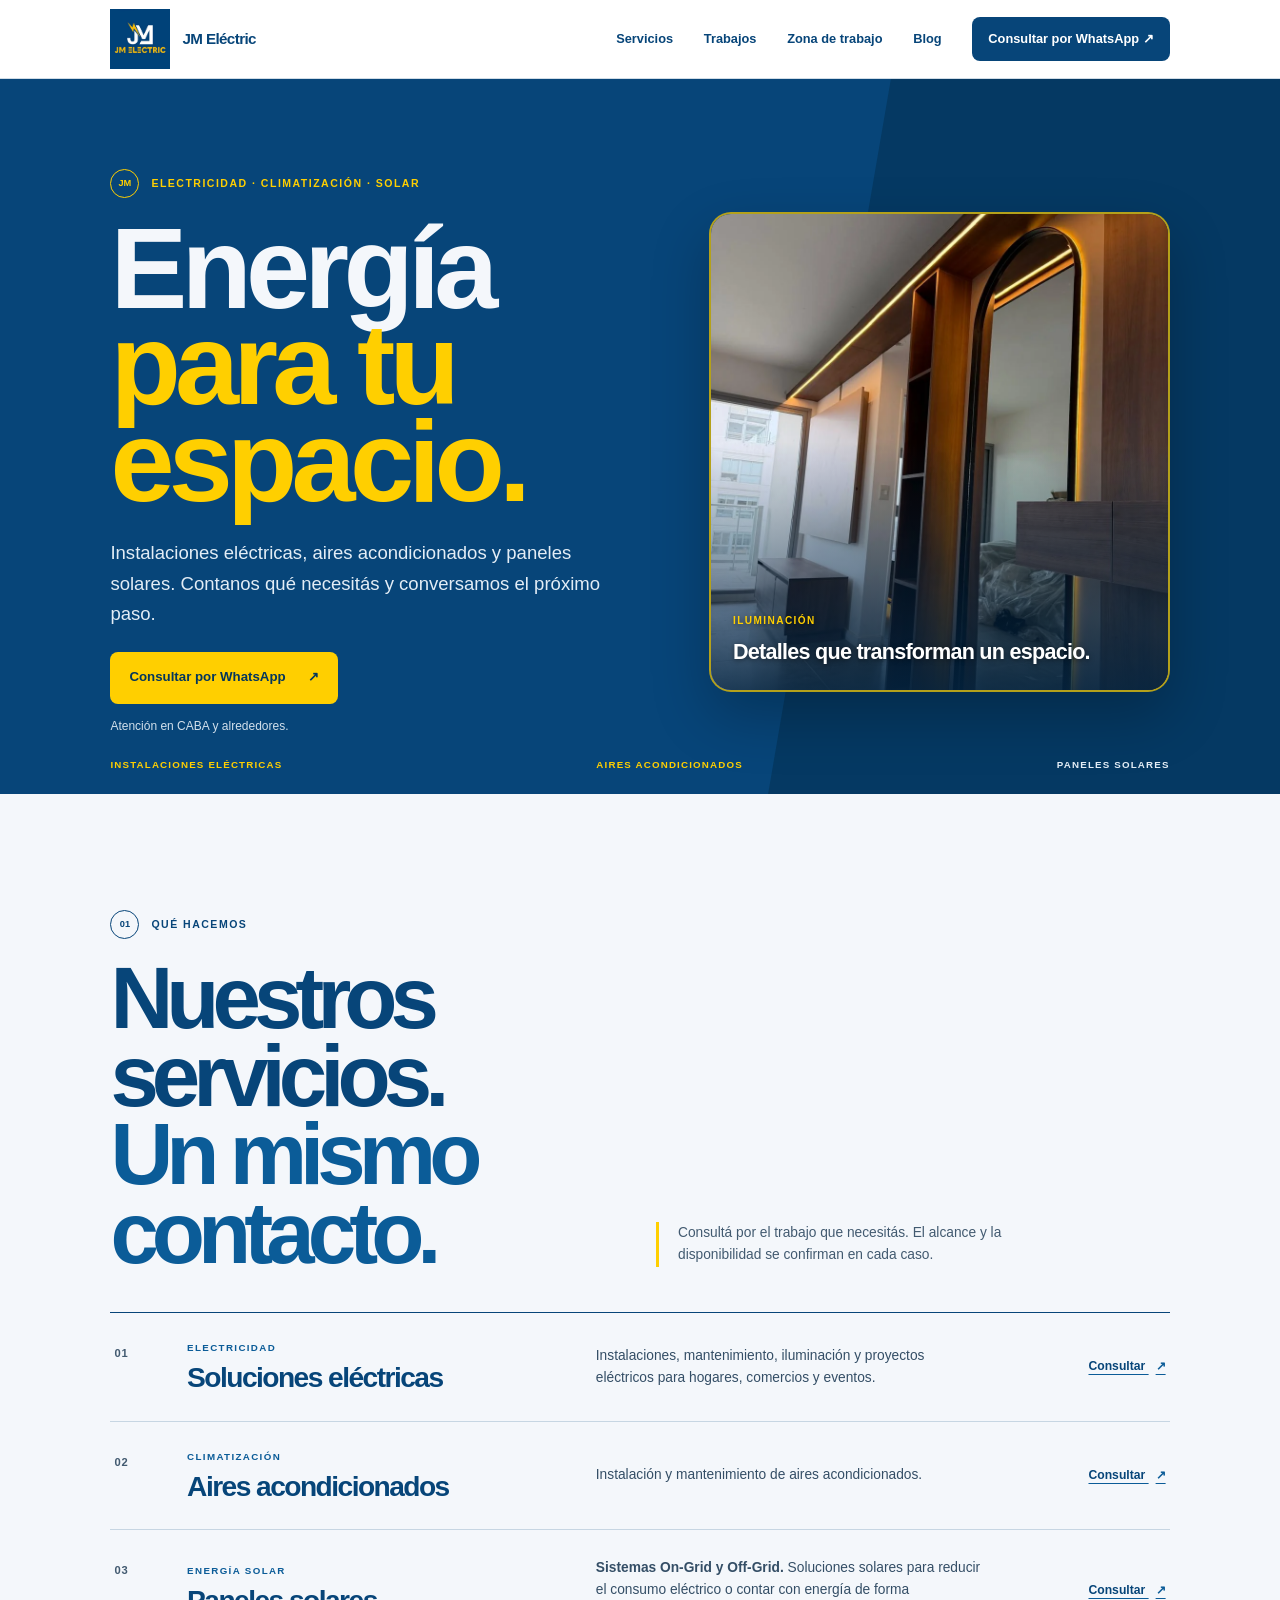
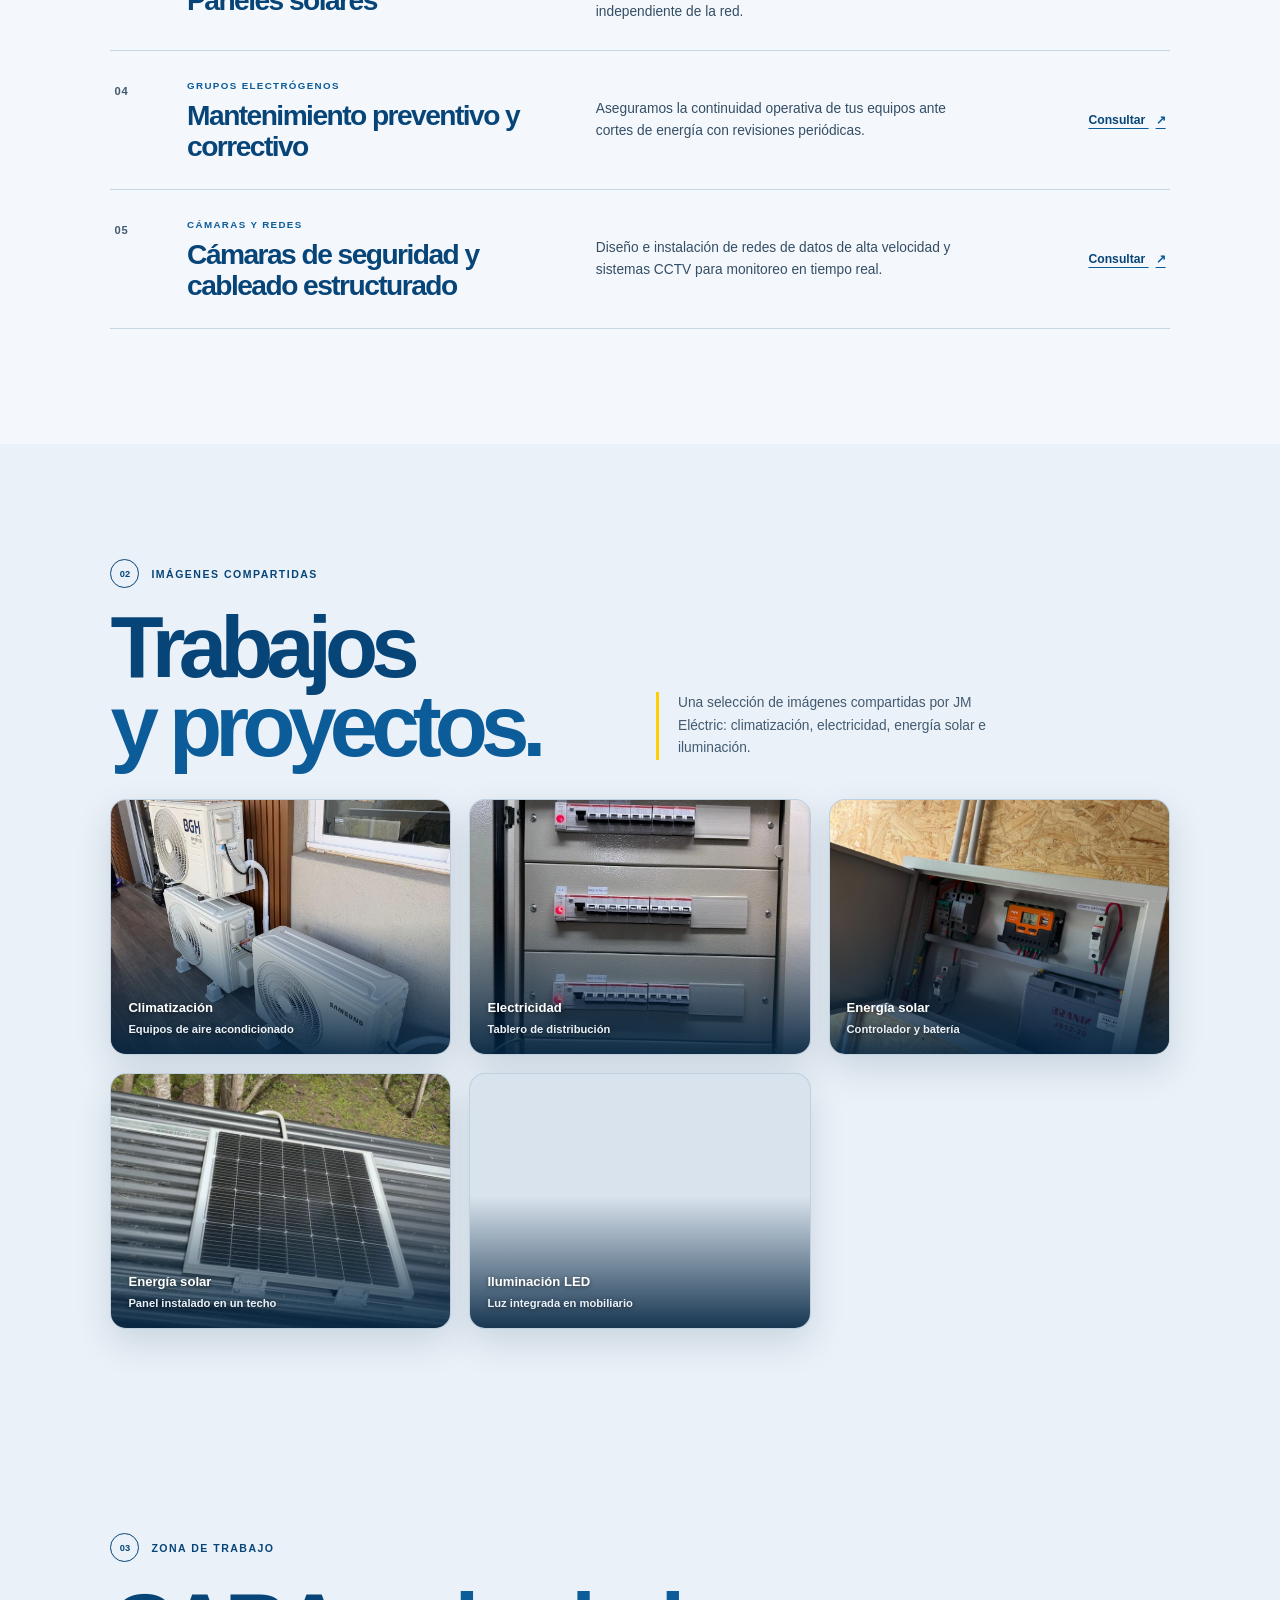
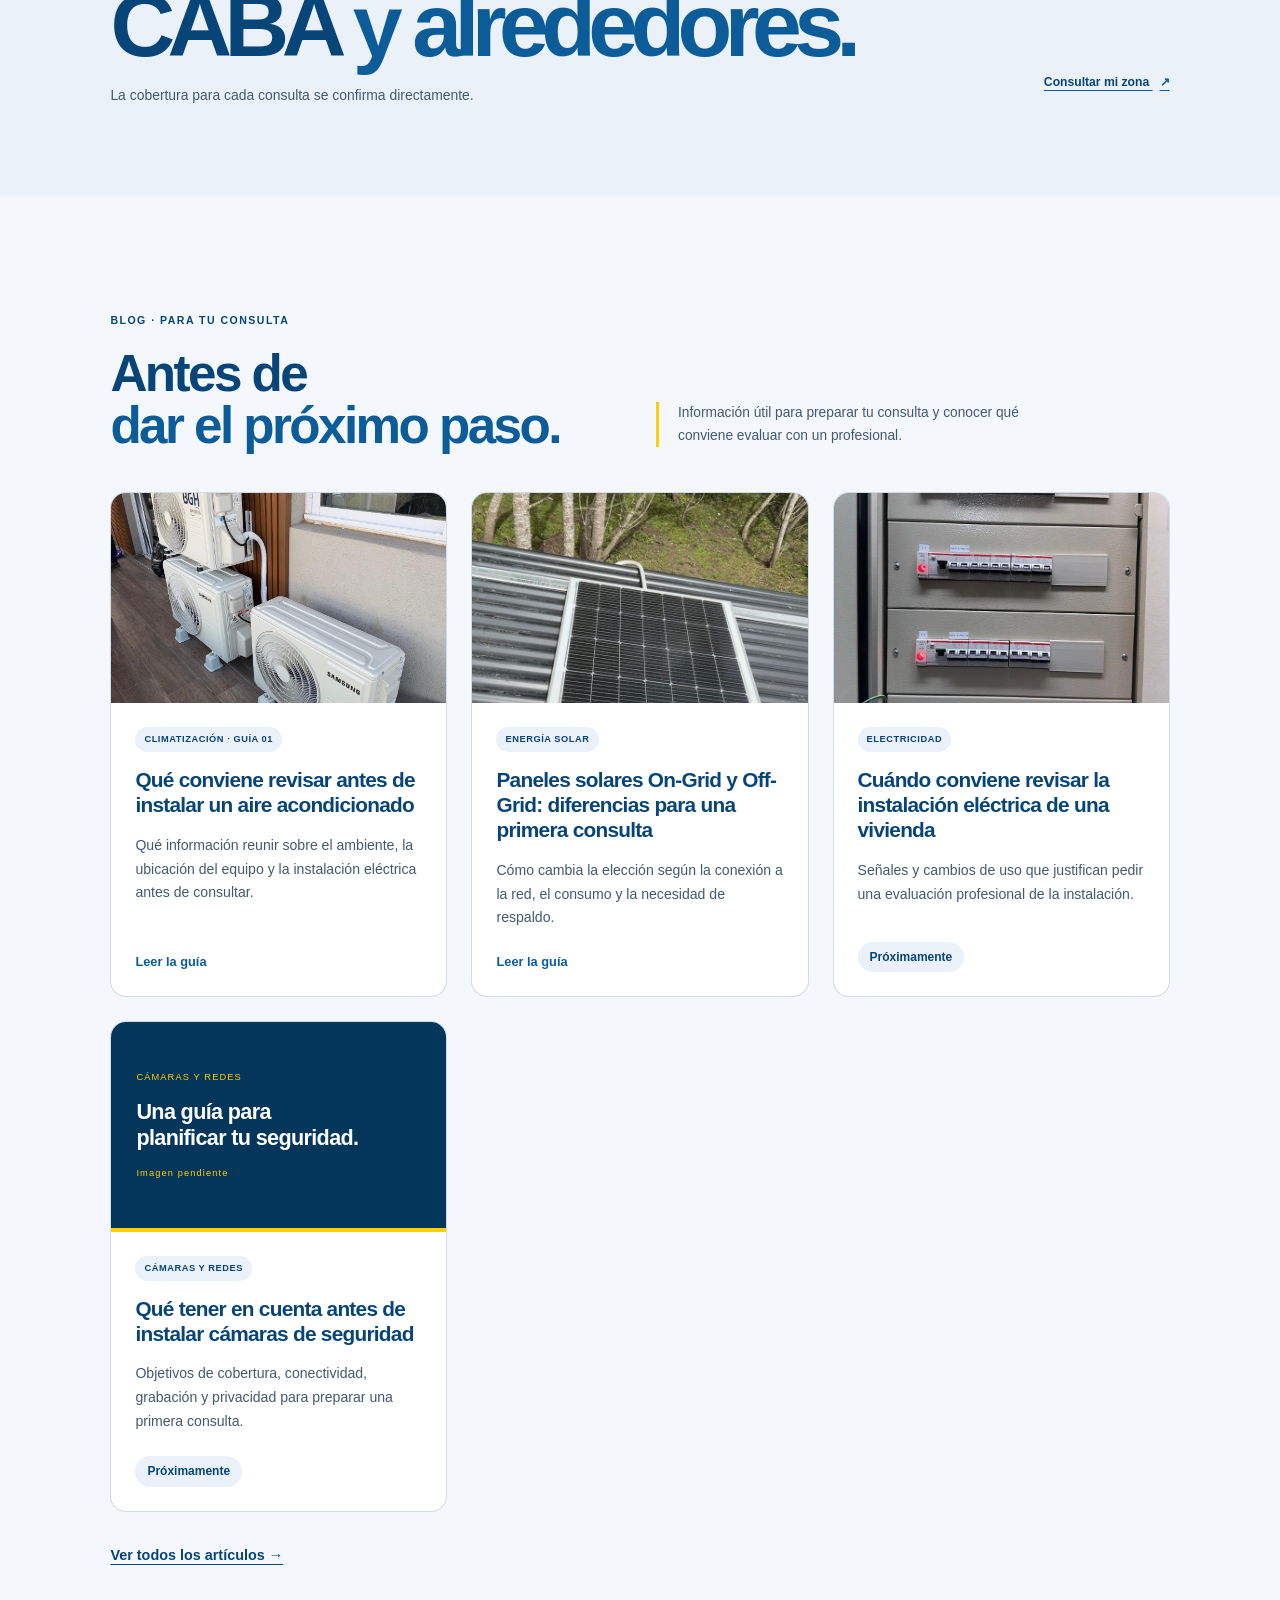
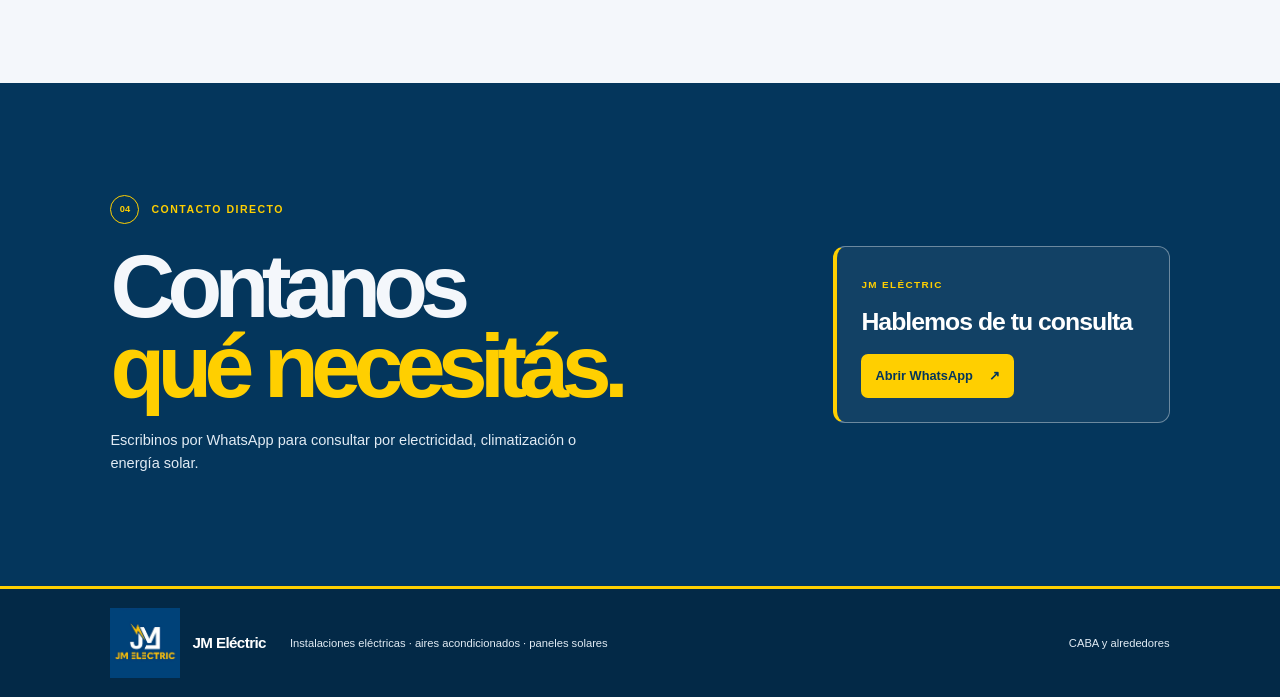
==== commit 724c5329: "Habilitar guía solar en portada" ====
--- a/index.html
+++ b/index.html
@@ -164,7 +164,7 @@
       </div>
     </section>
 
-    <section class="blog-home" aria-labelledby="blog-title"><div class="shell"><div class="section-heading"><p class="eyebrow">Blog · Para tu consulta</p><h2 id="blog-title">Antes de<br><em>dar el próximo paso.</em></h2><p class="heading-aside">Información útil para preparar tu consulta y conocer qué conviene evaluar con un profesional.</p></div><div class="blog-grid"><article class="blog-card blog-card-visual"><img class="blog-card-image" src="./images/trabajos/aire-acondicionado.jpg" width="1206" height="1129" alt="Unidades exteriores de aire acondicionado en un balcón" loading="lazy" decoding="async"><div class="blog-card-copy"><p class="eyebrow">Climatización · Guía 01</p><h3><a href="./blogs/antes-instalar-aire-acondicionado/">Qué conviene revisar antes de instalar un aire acondicionado</a></h3><p>Qué información reunir sobre el ambiente, la ubicación del equipo y la instalación eléctrica antes de consultar.</p><span class="blog-card-label" aria-hidden="true">Leer la guía</span></div></article><article class="blog-card blog-card-visual blog-card-pending"><img class="blog-card-image" src="./images/trabajos/panel-solar.jpg" width="722" height="1280" alt="Panel solar sobre un techo de chapa" loading="lazy" decoding="async"><div class="blog-card-copy"><p class="eyebrow">Energía solar</p><h3>Paneles solares On-Grid y Off-Grid: diferencias para una primera consulta</h3><p>Cómo cambia la elección según la conexión a la red, el consumo y la necesidad de respaldo.</p><span class="blog-status">Próximamente</span></div></article><article class="blog-card blog-card-visual blog-card-pending"><img class="blog-card-image" src="./images/trabajos/tablero-electrico.webp" width="900" height="1200" alt="Tablero de distribución eléctrica" loading="lazy" decoding="async"><div class="blog-card-copy"><p class="eyebrow">Electricidad</p><h3>Cuándo conviene revisar la instalación eléctrica de una vivienda</h3><p>Señales y cambios de uso que justifican pedir una evaluación profesional de la instalación.</p><span class="blog-status">Próximamente</span></div></article><article class="blog-card blog-card-visual blog-card-pending"><div class="blog-card-image blog-card-placeholder"><span>CÁMARAS Y REDES</span><p>Una guía para<br>planificar tu seguridad.</p><span>Imagen pendiente</span></div><div class="blog-card-copy"><p class="eyebrow">Cámaras y redes</p><h3>Qué tener en cuenta antes de instalar cámaras de seguridad</h3><p>Objetivos de cobertura, conectividad, grabación y privacidad para preparar una primera consulta.</p><span class="blog-status">Próximamente</span></div></article></div><a class="blog-back" href="./blogs/">Ver todos los artículos →</a></div></section>
+    <section class="blog-home" aria-labelledby="blog-title"><div class="shell"><div class="section-heading"><p class="eyebrow">Blog · Para tu consulta</p><h2 id="blog-title">Antes de<br><em>dar el próximo paso.</em></h2><p class="heading-aside">Información útil para preparar tu consulta y conocer qué conviene evaluar con un profesional.</p></div><div class="blog-grid"><article class="blog-card blog-card-visual"><img class="blog-card-image" src="./images/trabajos/aire-acondicionado.jpg" width="1206" height="1129" alt="Unidades exteriores de aire acondicionado en un balcón" loading="lazy" decoding="async"><div class="blog-card-copy"><p class="eyebrow">Climatización · Guía 01</p><h3><a href="./blogs/antes-instalar-aire-acondicionado/">Qué conviene revisar antes de instalar un aire acondicionado</a></h3><p>Qué información reunir sobre el ambiente, la ubicación del equipo y la instalación eléctrica antes de consultar.</p><span class="blog-card-label" aria-hidden="true">Leer la guía</span></div></article><article class="blog-card blog-card-visual"><img class="blog-card-image" src="./images/trabajos/panel-solar.jpg" width="722" height="1280" alt="Panel solar sobre un techo de chapa" loading="lazy" decoding="async"><div class="blog-card-copy"><p class="eyebrow">Energía solar</p><h3><a href="./blogs/paneles-solares-on-grid-off-grid/">Paneles solares On-Grid y Off-Grid: diferencias para una primera consulta</a></h3><p>Cómo cambia la elección según la conexión a la red, el consumo y la necesidad de respaldo.</p><span class="blog-card-label" aria-hidden="true">Leer la guía</span></div></article><article class="blog-card blog-card-visual blog-card-pending"><img class="blog-card-image" src="./images/trabajos/tablero-electrico.webp" width="900" height="1200" alt="Tablero de distribución eléctrica" loading="lazy" decoding="async"><div class="blog-card-copy"><p class="eyebrow">Electricidad</p><h3>Cuándo conviene revisar la instalación eléctrica de una vivienda</h3><p>Señales y cambios de uso que justifican pedir una evaluación profesional de la instalación.</p><span class="blog-status">Próximamente</span></div></article><article class="blog-card blog-card-visual blog-card-pending"><div class="blog-card-image blog-card-placeholder"><span>CÁMARAS Y REDES</span><p>Una guía para<br>planificar tu seguridad.</p><span>Imagen pendiente</span></div><div class="blog-card-copy"><p class="eyebrow">Cámaras y redes</p><h3>Qué tener en cuenta antes de instalar cámaras de seguridad</h3><p>Objetivos de cobertura, conectividad, grabación y privacidad para preparar una primera consulta.</p><span class="blog-status">Próximamente</span></div></article></div><a class="blog-back" href="./blogs/">Ver todos los artículos →</a></div></section>
 
     <section class="contact" id="contacto" aria-labelledby="contact-title">
       <div class="shell contact-layout">
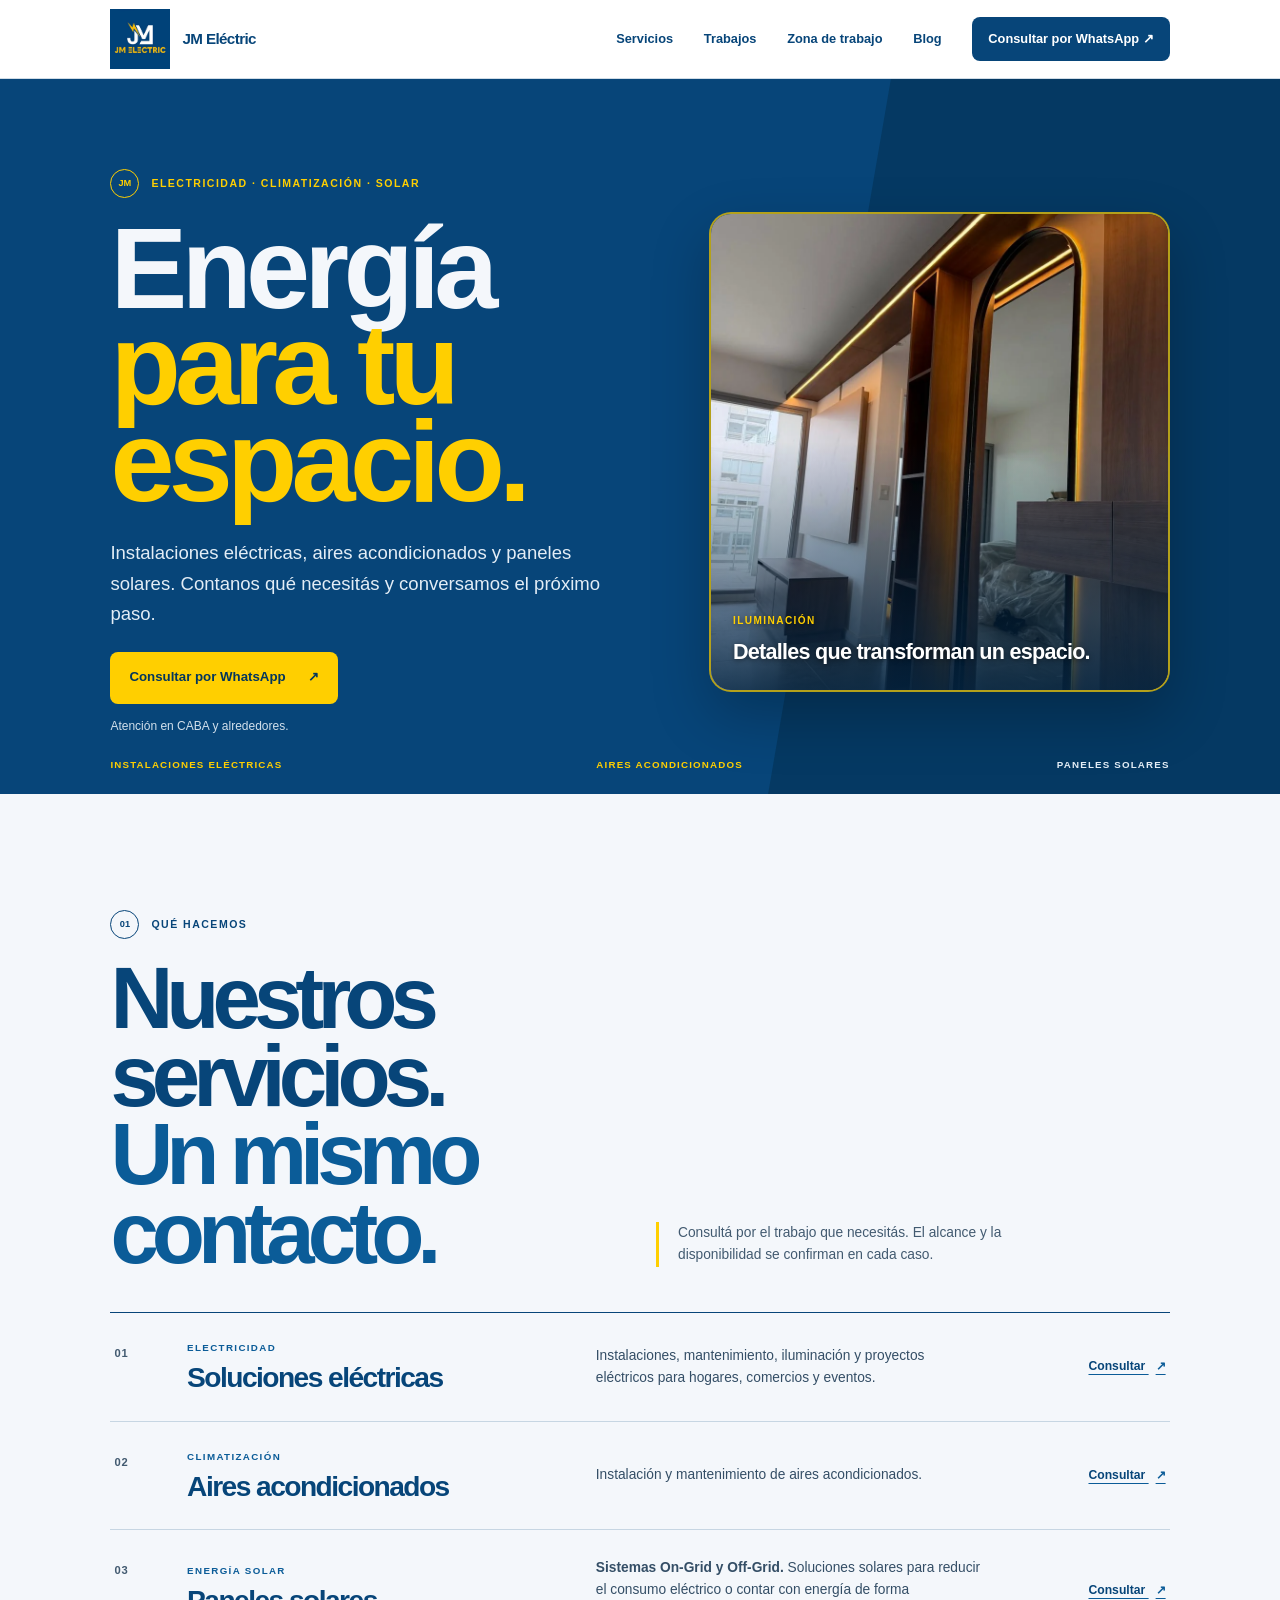
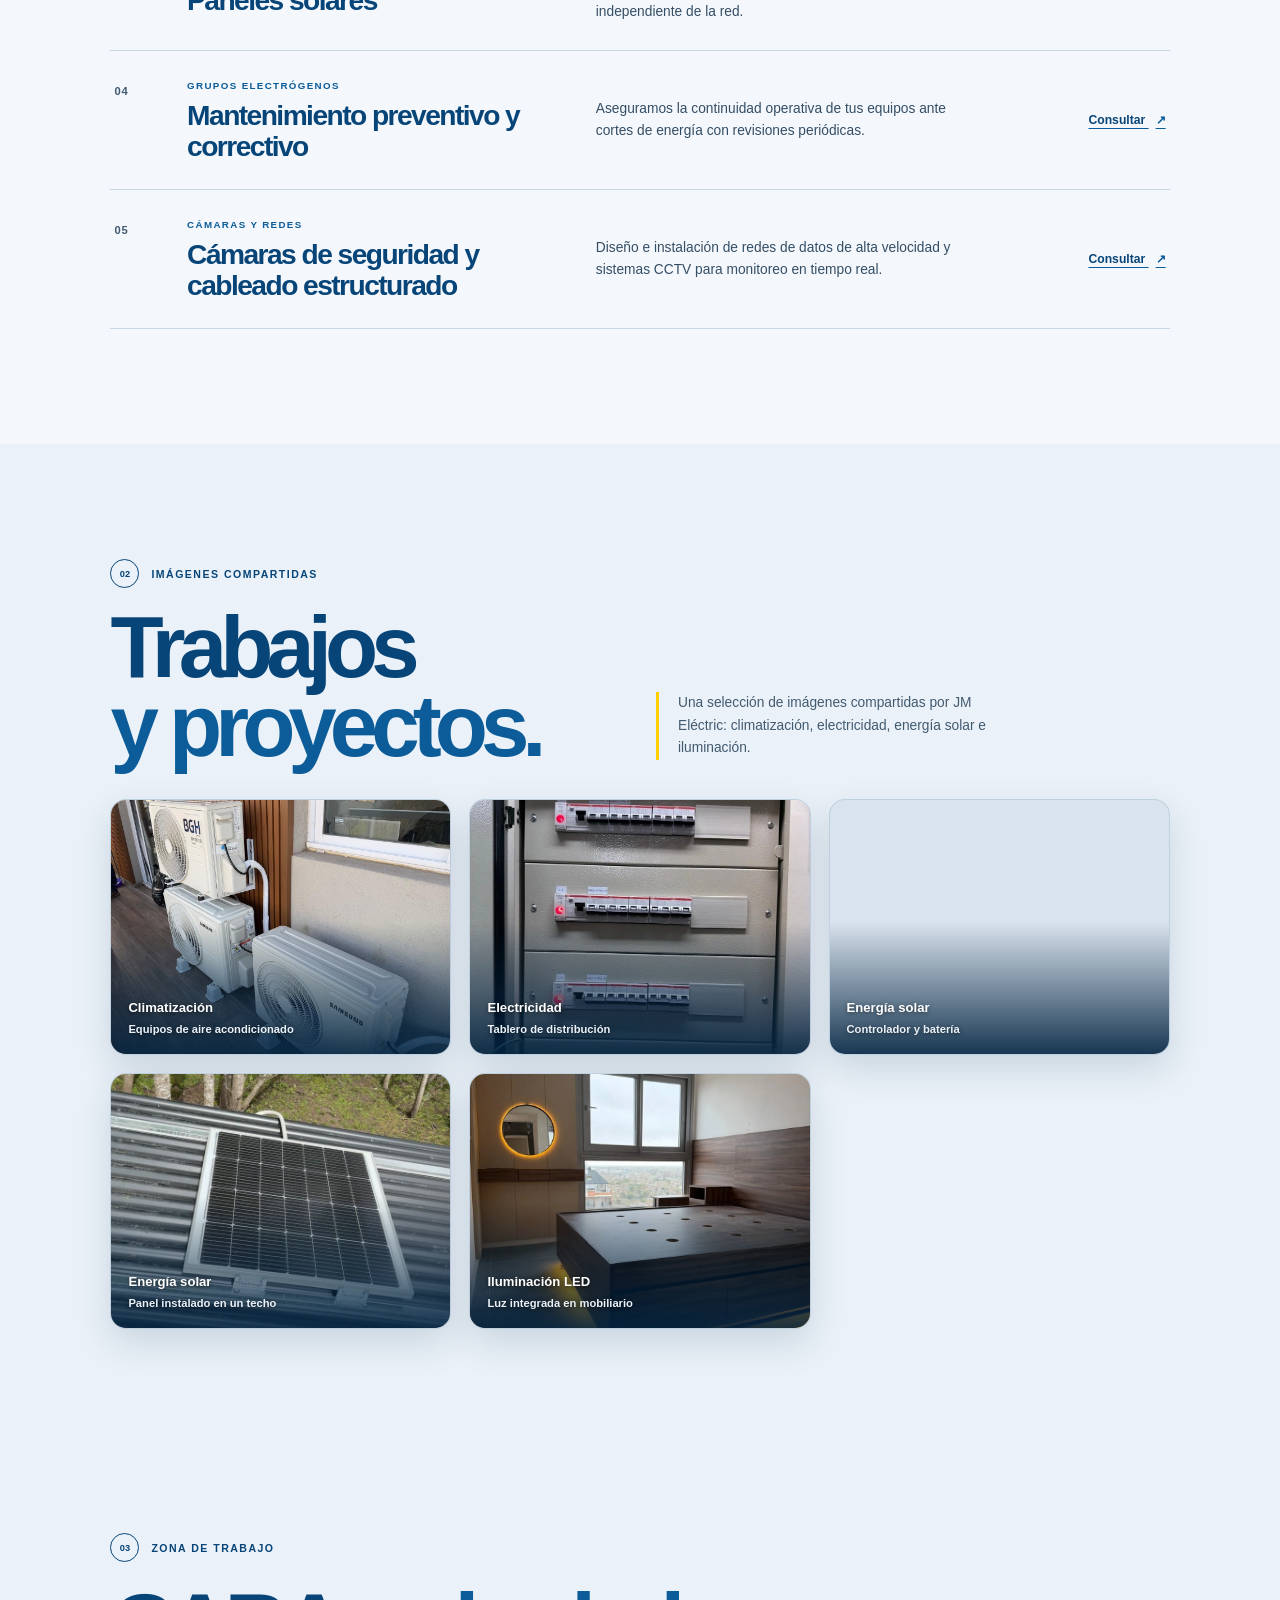
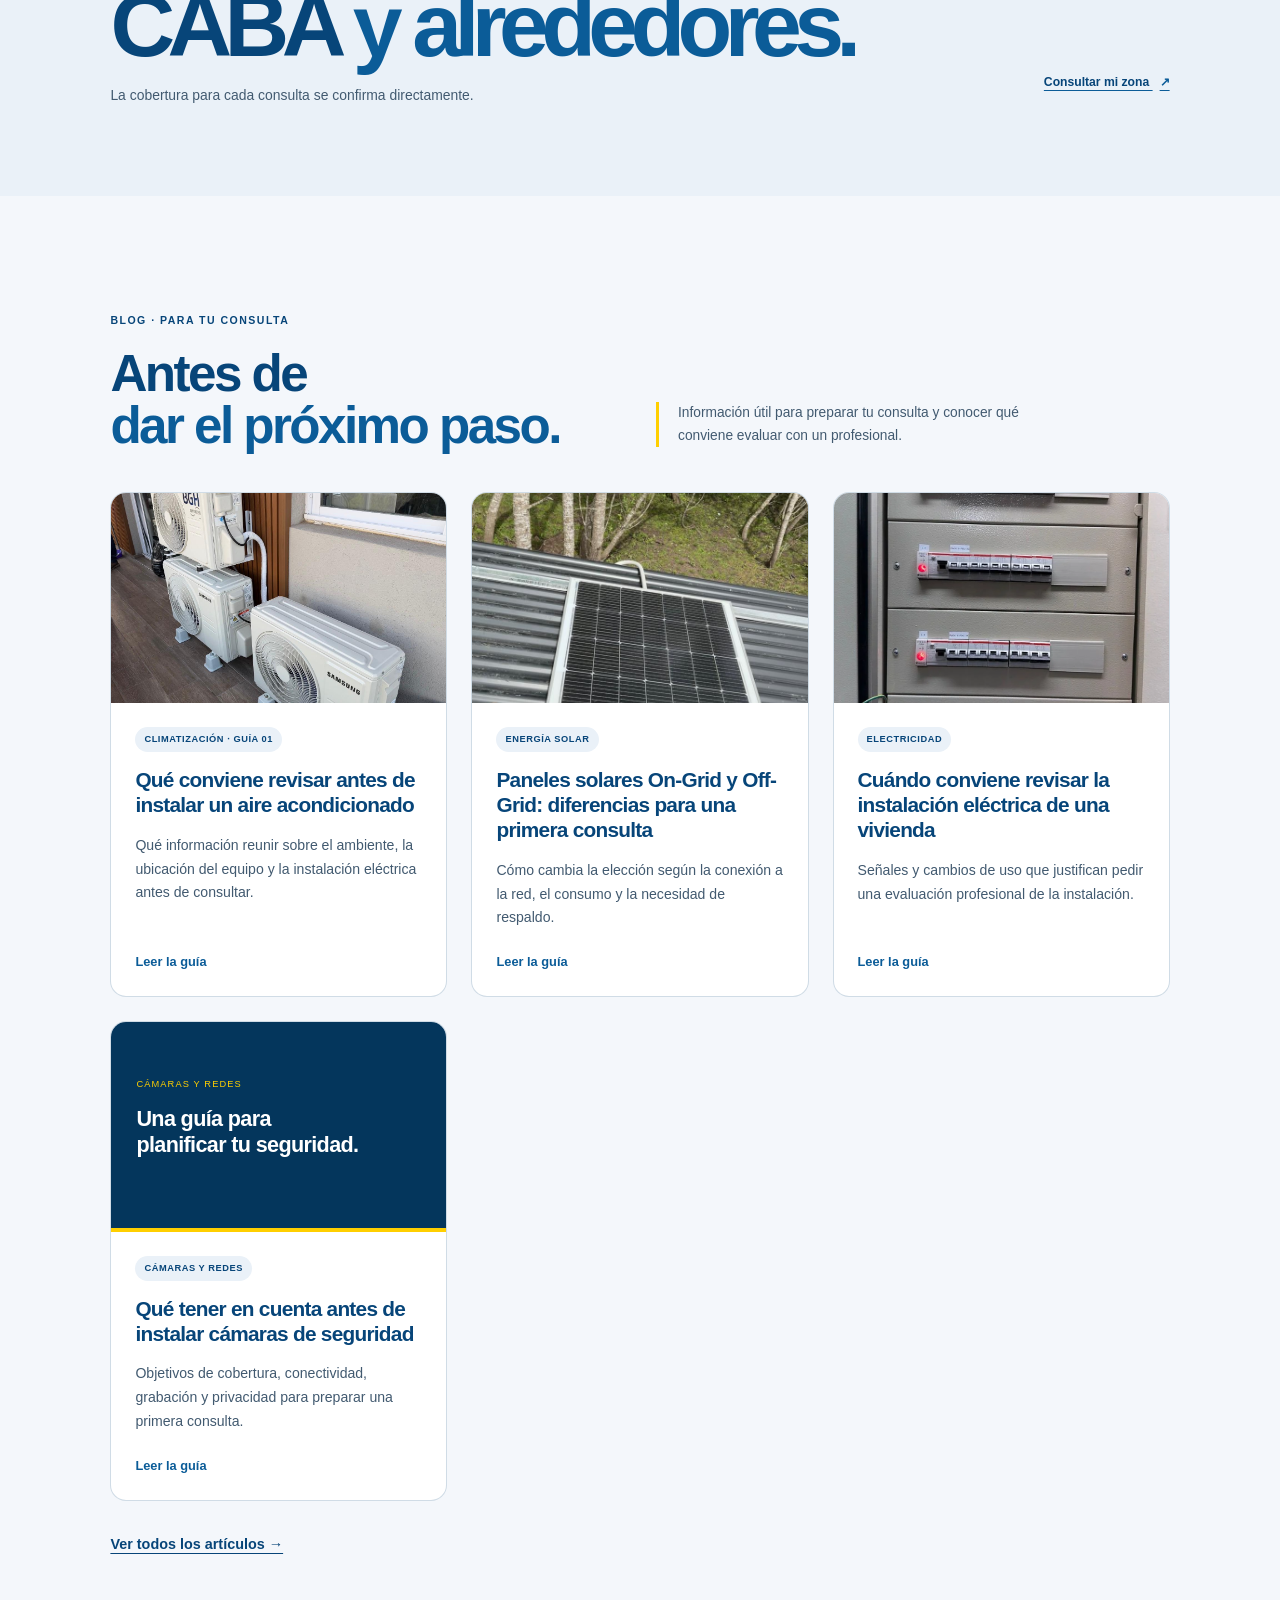
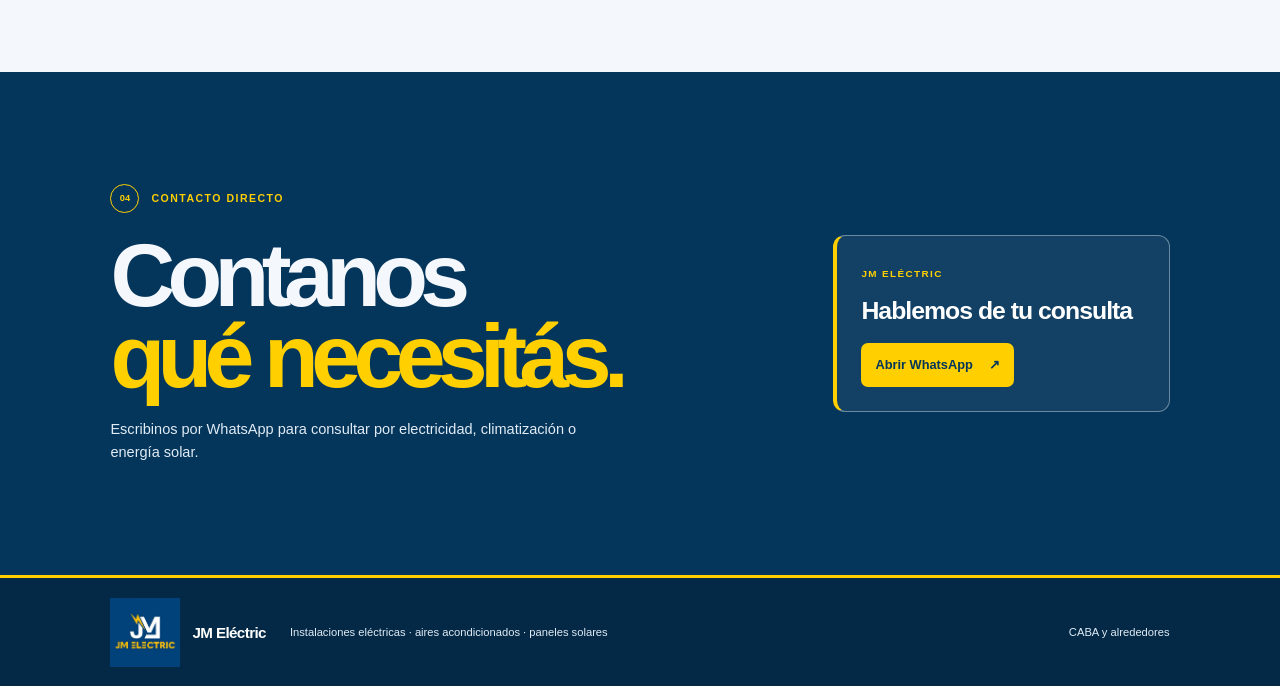
==== commit d1b5ee90: "Publish cameras security guide" ====
--- a/index.html
+++ b/index.html
@@ -164,7 +164,7 @@
       </div>
     </section>
 
-    <section class="blog-home" aria-labelledby="blog-title"><div class="shell"><div class="section-heading"><p class="eyebrow">Blog · Para tu consulta</p><h2 id="blog-title">Antes de<br><em>dar el próximo paso.</em></h2><p class="heading-aside">Información útil para preparar tu consulta y conocer qué conviene evaluar con un profesional.</p></div><div class="blog-grid"><article class="blog-card blog-card-visual"><img class="blog-card-image" src="./images/trabajos/aire-acondicionado.jpg" width="1206" height="1129" alt="Unidades exteriores de aire acondicionado en un balcón" loading="lazy" decoding="async"><div class="blog-card-copy"><p class="eyebrow">Climatización · Guía 01</p><h3><a href="./blogs/antes-instalar-aire-acondicionado/">Qué conviene revisar antes de instalar un aire acondicionado</a></h3><p>Qué información reunir sobre el ambiente, la ubicación del equipo y la instalación eléctrica antes de consultar.</p><span class="blog-card-label" aria-hidden="true">Leer la guía</span></div></article><article class="blog-card blog-card-visual"><img class="blog-card-image" src="./images/trabajos/panel-solar.jpg" width="722" height="1280" alt="Panel solar sobre un techo de chapa" loading="lazy" decoding="async"><div class="blog-card-copy"><p class="eyebrow">Energía solar</p><h3><a href="./blogs/paneles-solares-on-grid-off-grid/">Paneles solares On-Grid y Off-Grid: diferencias para una primera consulta</a></h3><p>Cómo cambia la elección según la conexión a la red, el consumo y la necesidad de respaldo.</p><span class="blog-card-label" aria-hidden="true">Leer la guía</span></div></article><article class="blog-card blog-card-visual blog-card-pending"><img class="blog-card-image" src="./images/trabajos/tablero-electrico.webp" width="900" height="1200" alt="Tablero de distribución eléctrica" loading="lazy" decoding="async"><div class="blog-card-copy"><p class="eyebrow">Electricidad</p><h3>Cuándo conviene revisar la instalación eléctrica de una vivienda</h3><p>Señales y cambios de uso que justifican pedir una evaluación profesional de la instalación.</p><span class="blog-status">Próximamente</span></div></article><article class="blog-card blog-card-visual blog-card-pending"><div class="blog-card-image blog-card-placeholder"><span>CÁMARAS Y REDES</span><p>Una guía para<br>planificar tu seguridad.</p><span>Imagen pendiente</span></div><div class="blog-card-copy"><p class="eyebrow">Cámaras y redes</p><h3>Qué tener en cuenta antes de instalar cámaras de seguridad</h3><p>Objetivos de cobertura, conectividad, grabación y privacidad para preparar una primera consulta.</p><span class="blog-status">Próximamente</span></div></article></div><a class="blog-back" href="./blogs/">Ver todos los artículos →</a></div></section>
+    <section class="blog-home" aria-labelledby="blog-title"><div class="shell"><div class="section-heading"><p class="eyebrow">Blog · Para tu consulta</p><h2 id="blog-title">Antes de<br><em>dar el próximo paso.</em></h2><p class="heading-aside">Información útil para preparar tu consulta y conocer qué conviene evaluar con un profesional.</p></div><div class="blog-grid"><article class="blog-card blog-card-visual"><img class="blog-card-image" src="./images/trabajos/aire-acondicionado.jpg" width="1206" height="1129" alt="Unidades exteriores de aire acondicionado en un balcón" loading="lazy" decoding="async"><div class="blog-card-copy"><p class="eyebrow">Climatización · Guía 01</p><h3><a href="./blogs/antes-instalar-aire-acondicionado/">Qué conviene revisar antes de instalar un aire acondicionado</a></h3><p>Qué información reunir sobre el ambiente, la ubicación del equipo y la instalación eléctrica antes de consultar.</p><span class="blog-card-label" aria-hidden="true">Leer la guía</span></div></article><article class="blog-card blog-card-visual"><img class="blog-card-image" src="./images/trabajos/panel-solar.jpg" width="722" height="1280" alt="Panel solar sobre un techo de chapa" loading="lazy" decoding="async"><div class="blog-card-copy"><p class="eyebrow">Energía solar</p><h3><a href="./blogs/paneles-solares-on-grid-off-grid/">Paneles solares On-Grid y Off-Grid: diferencias para una primera consulta</a></h3><p>Cómo cambia la elección según la conexión a la red, el consumo y la necesidad de respaldo.</p><span class="blog-card-label" aria-hidden="true">Leer la guía</span></div></article><article class="blog-card blog-card-visual"><img class="blog-card-image" src="./images/trabajos/tablero-electrico.webp" width="900" height="1200" alt="Tablero de distribución eléctrica" loading="lazy" decoding="async"><div class="blog-card-copy"><p class="eyebrow">Electricidad</p><h3><a href="./blogs/cuando-revisar-instalacion-electrica-vivienda/">Cuándo conviene revisar la instalación eléctrica de una vivienda</a></h3><p>Señales y cambios de uso que justifican pedir una evaluación profesional de la instalación.</p><span class="blog-card-label" aria-hidden="true">Leer la guía</span></div></article><article class="blog-card blog-card-visual"><div class="blog-card-image blog-card-placeholder"><span>CÁMARAS Y REDES</span><p>Una guía para<br>planificar tu seguridad.</p></div><div class="blog-card-copy"><p class="eyebrow">Cámaras y redes</p><h3><a href="./blogs/antes-instalar-camaras-seguridad/">Qué tener en cuenta antes de instalar cámaras de seguridad</a></h3><p>Objetivos de cobertura, conectividad, grabación y privacidad para preparar una primera consulta.</p><span class="blog-card-label" aria-hidden="true">Leer la guía</span></div></article></div><a class="blog-back" href="./blogs/">Ver todos los artículos →</a></div></section>
 
     <section class="contact" id="contacto" aria-labelledby="contact-title">
       <div class="shell contact-layout">
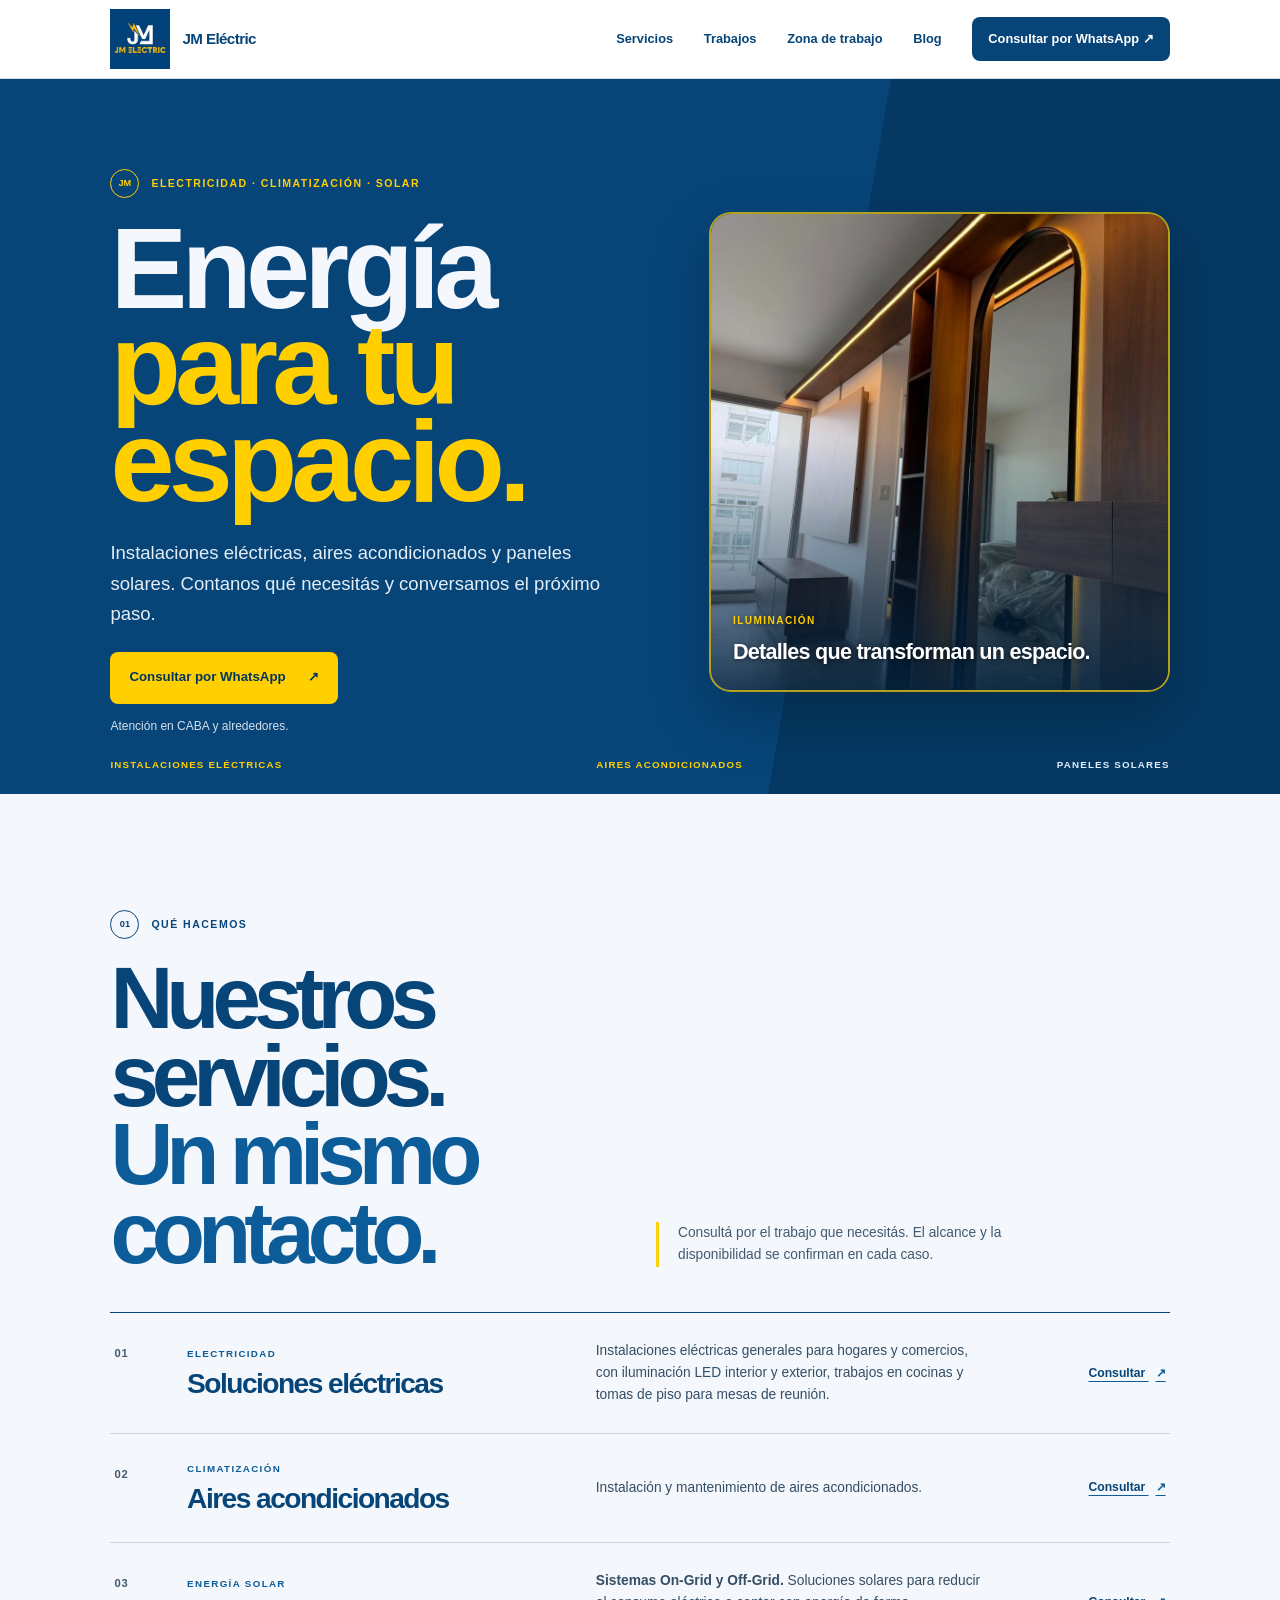
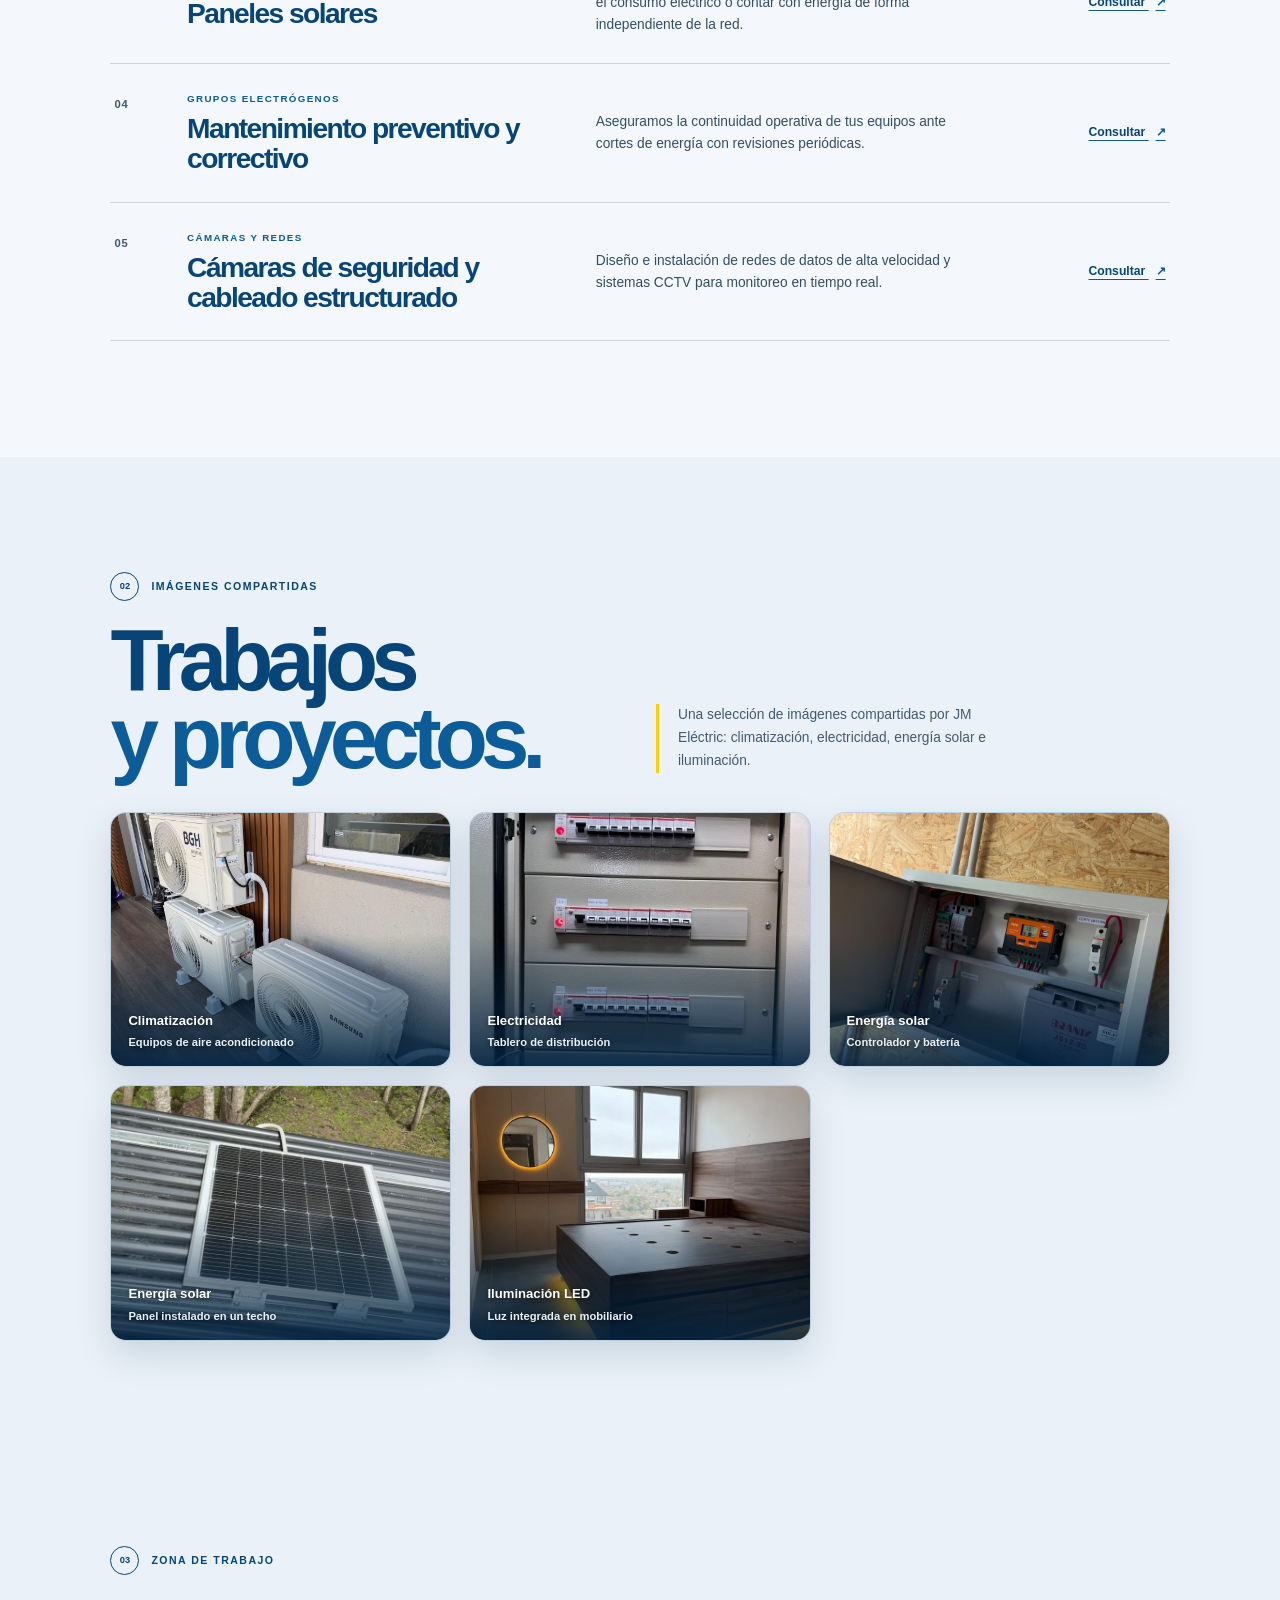
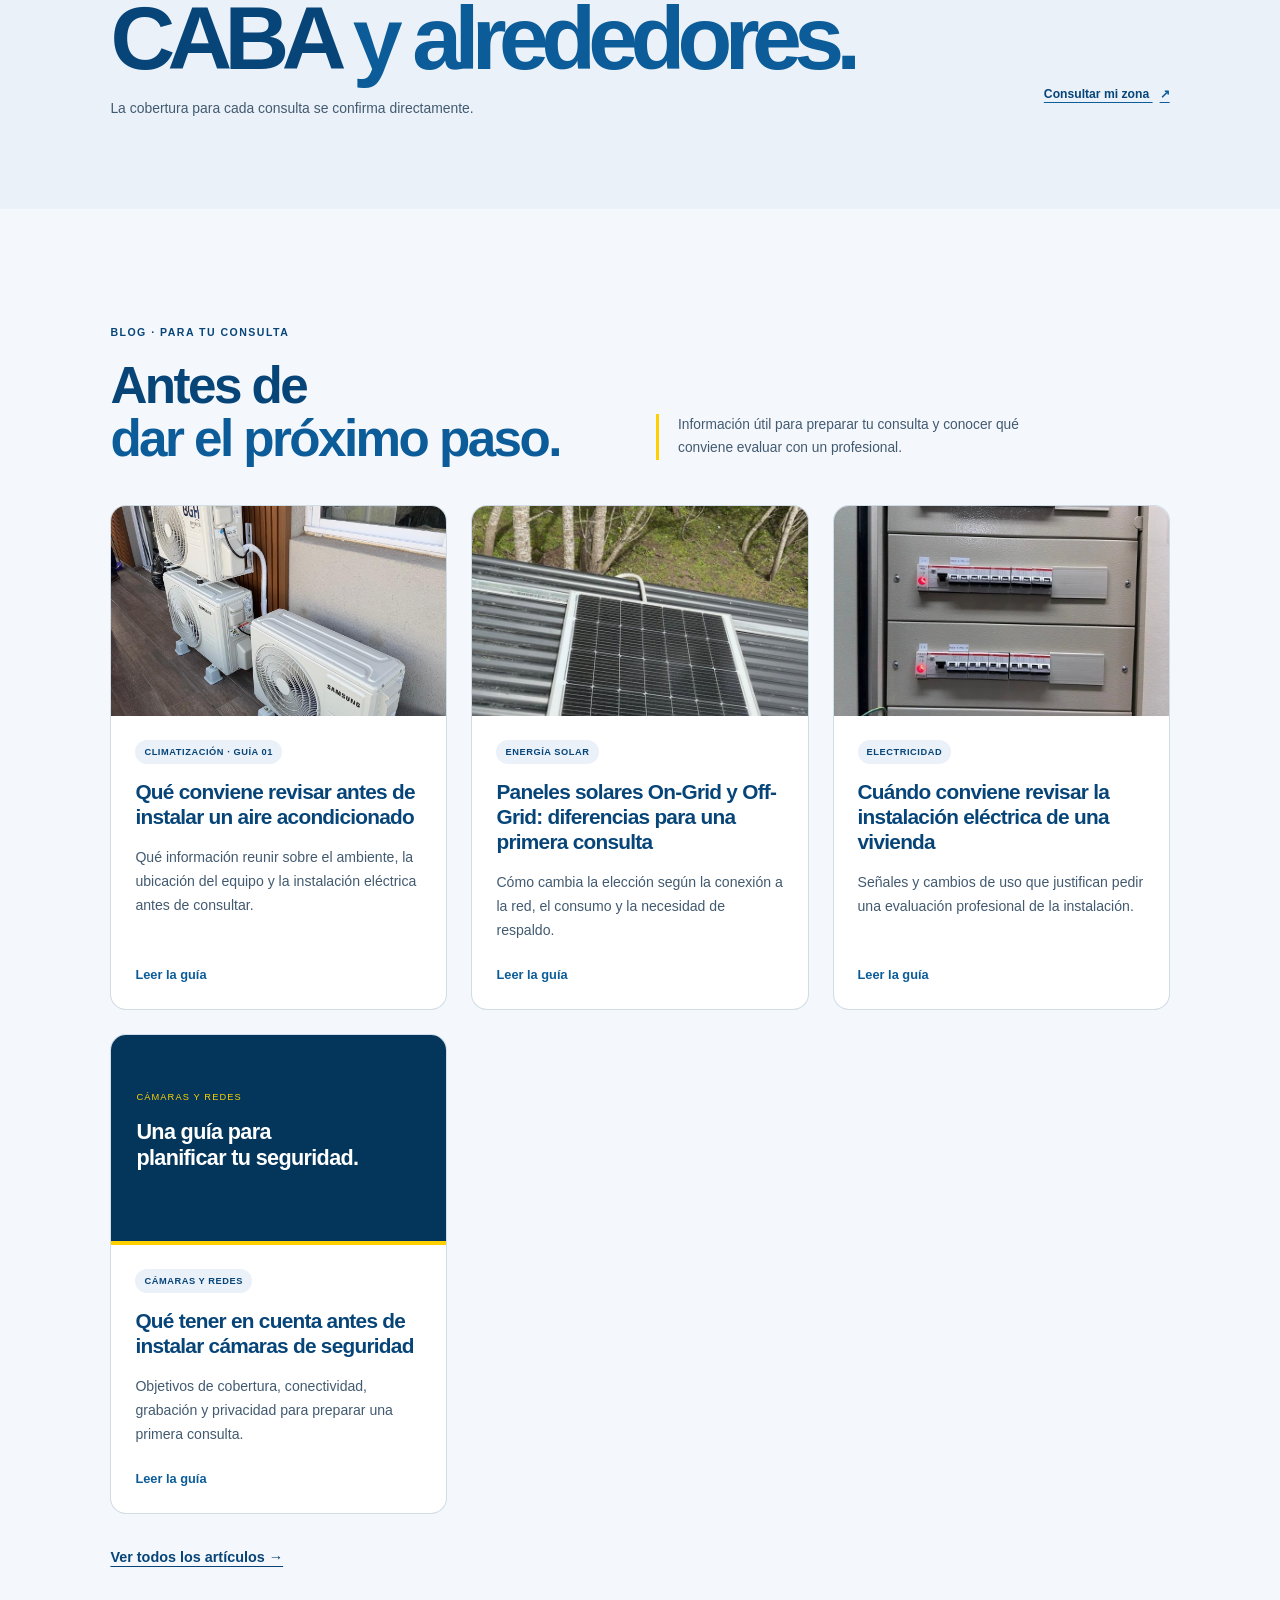
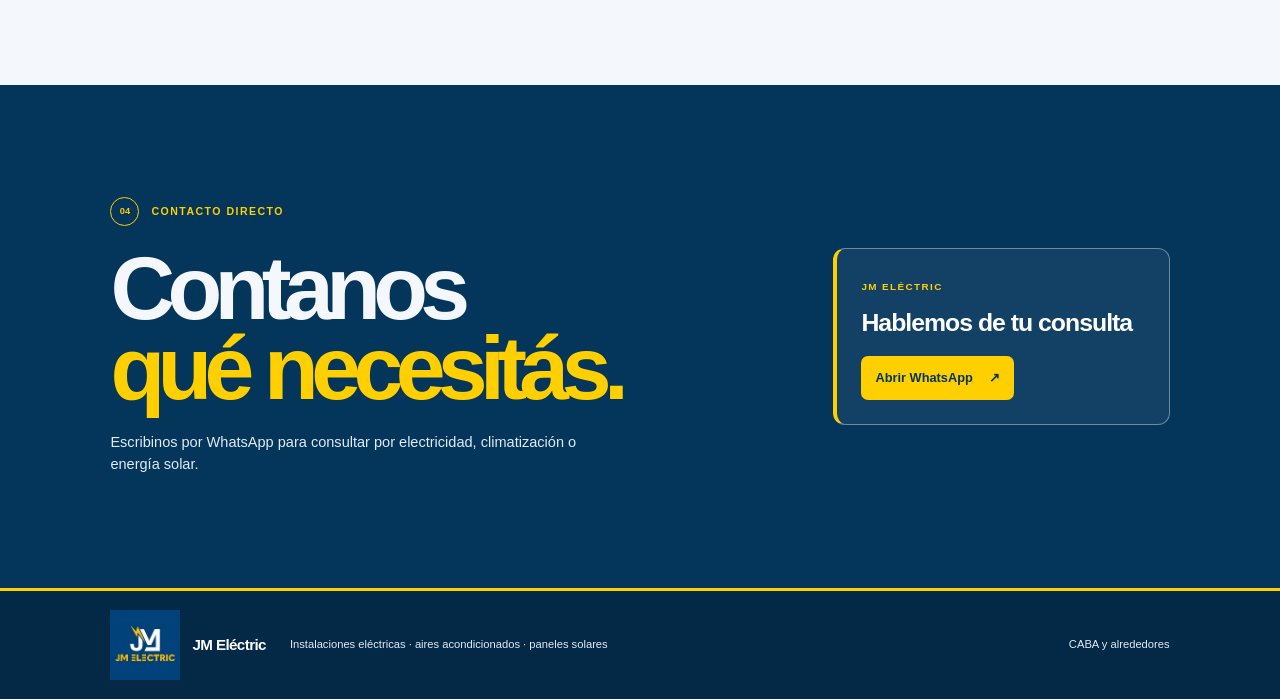
==== commit e696950d: "Actualizar servicios eléctricos con trabajos de JM Eléctric" ====
--- a/index.html
+++ b/index.html
@@ -93,7 +93,7 @@
           <article class="service-row">
             <span class="service-number" aria-hidden="true">01</span>
             <div class="service-title"><span class="service-label">ELECTRICIDAD</span><h3>Soluciones eléctricas</h3></div>
-            <p>Instalaciones, mantenimiento, iluminación y proyectos eléctricos para hogares, comercios y eventos.</p>
+            <p>Instalaciones eléctricas generales para hogares y comercios, con iluminación LED interior y exterior, trabajos en cocinas y tomas de piso para mesas de reunión.</p>
             <a class="service-link" href="https://wa.me/5491178528166?text=Hola%2C%20quisiera%20consultar%20por%20instalaciones%20el%C3%A9ctricas." target="_blank" rel="noopener noreferrer">Consultar <span aria-hidden="true">↗</span></a>
           </article>
           <article class="service-row">
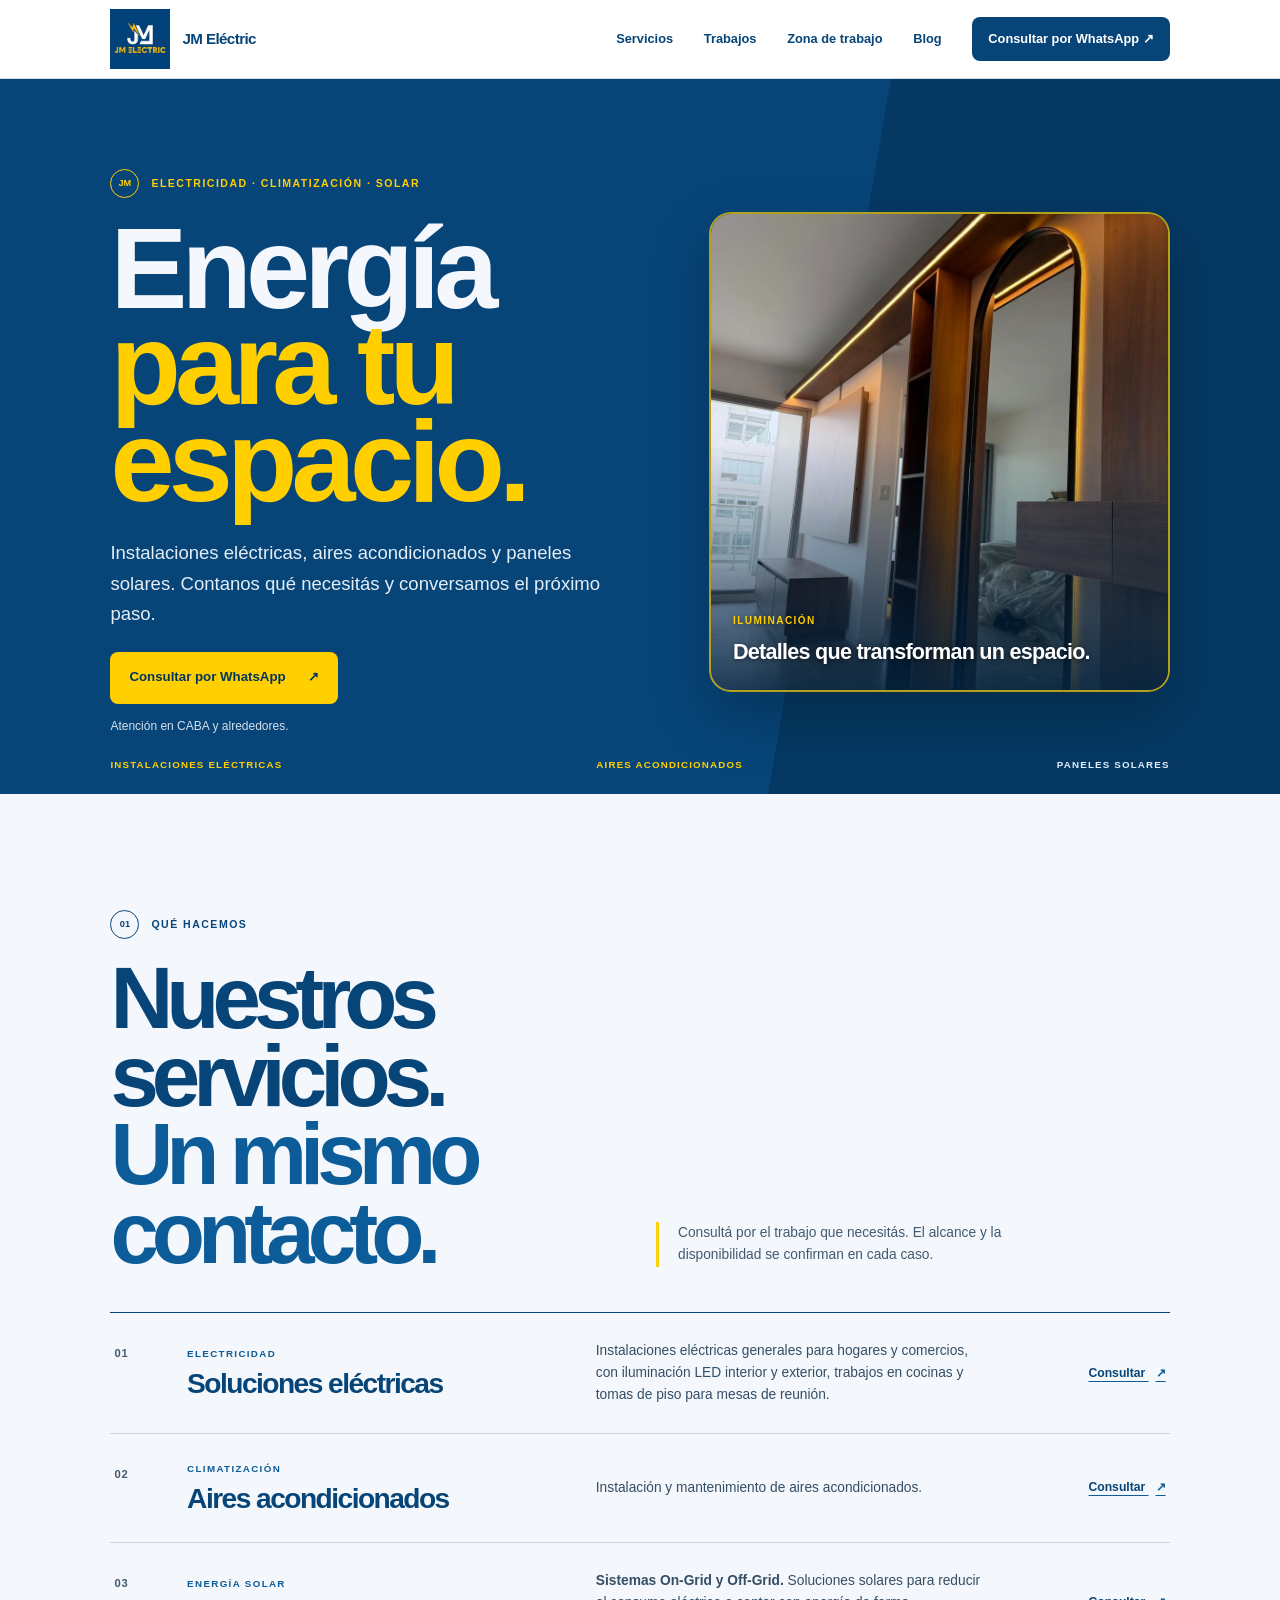
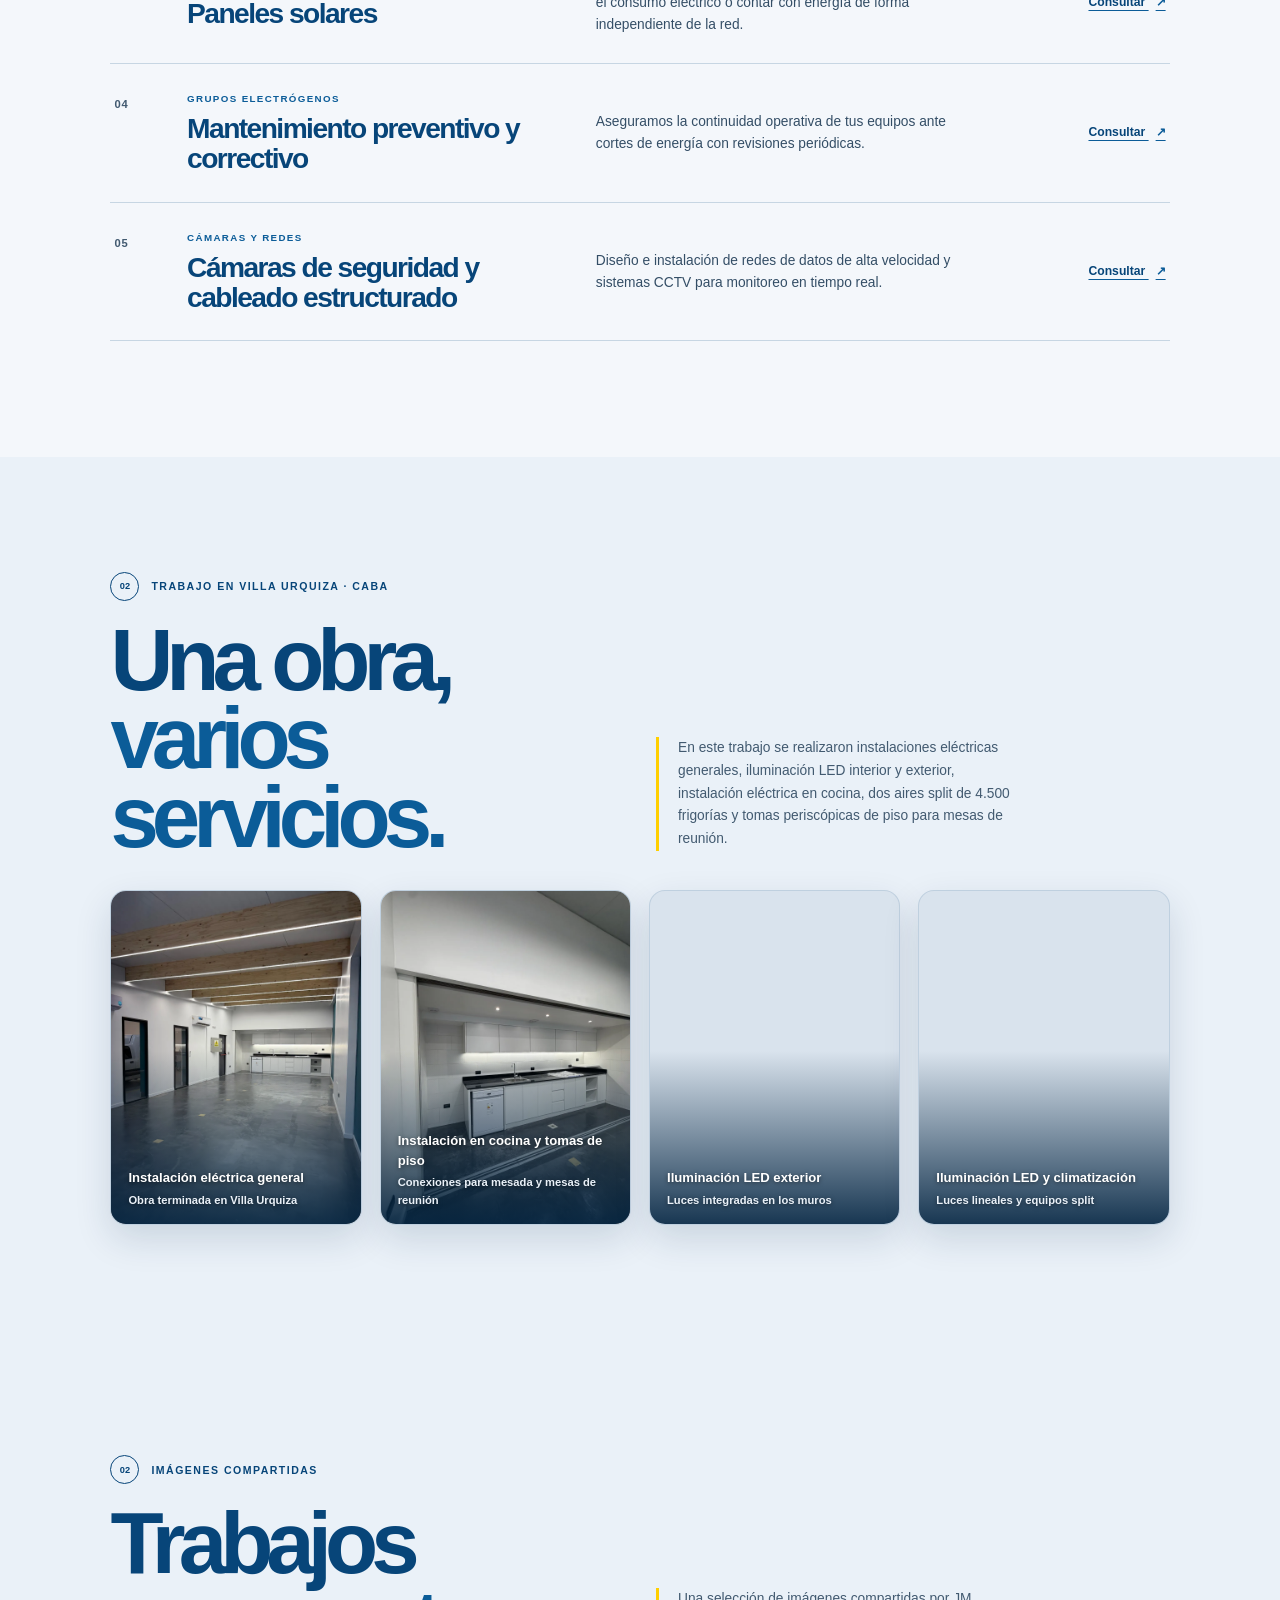
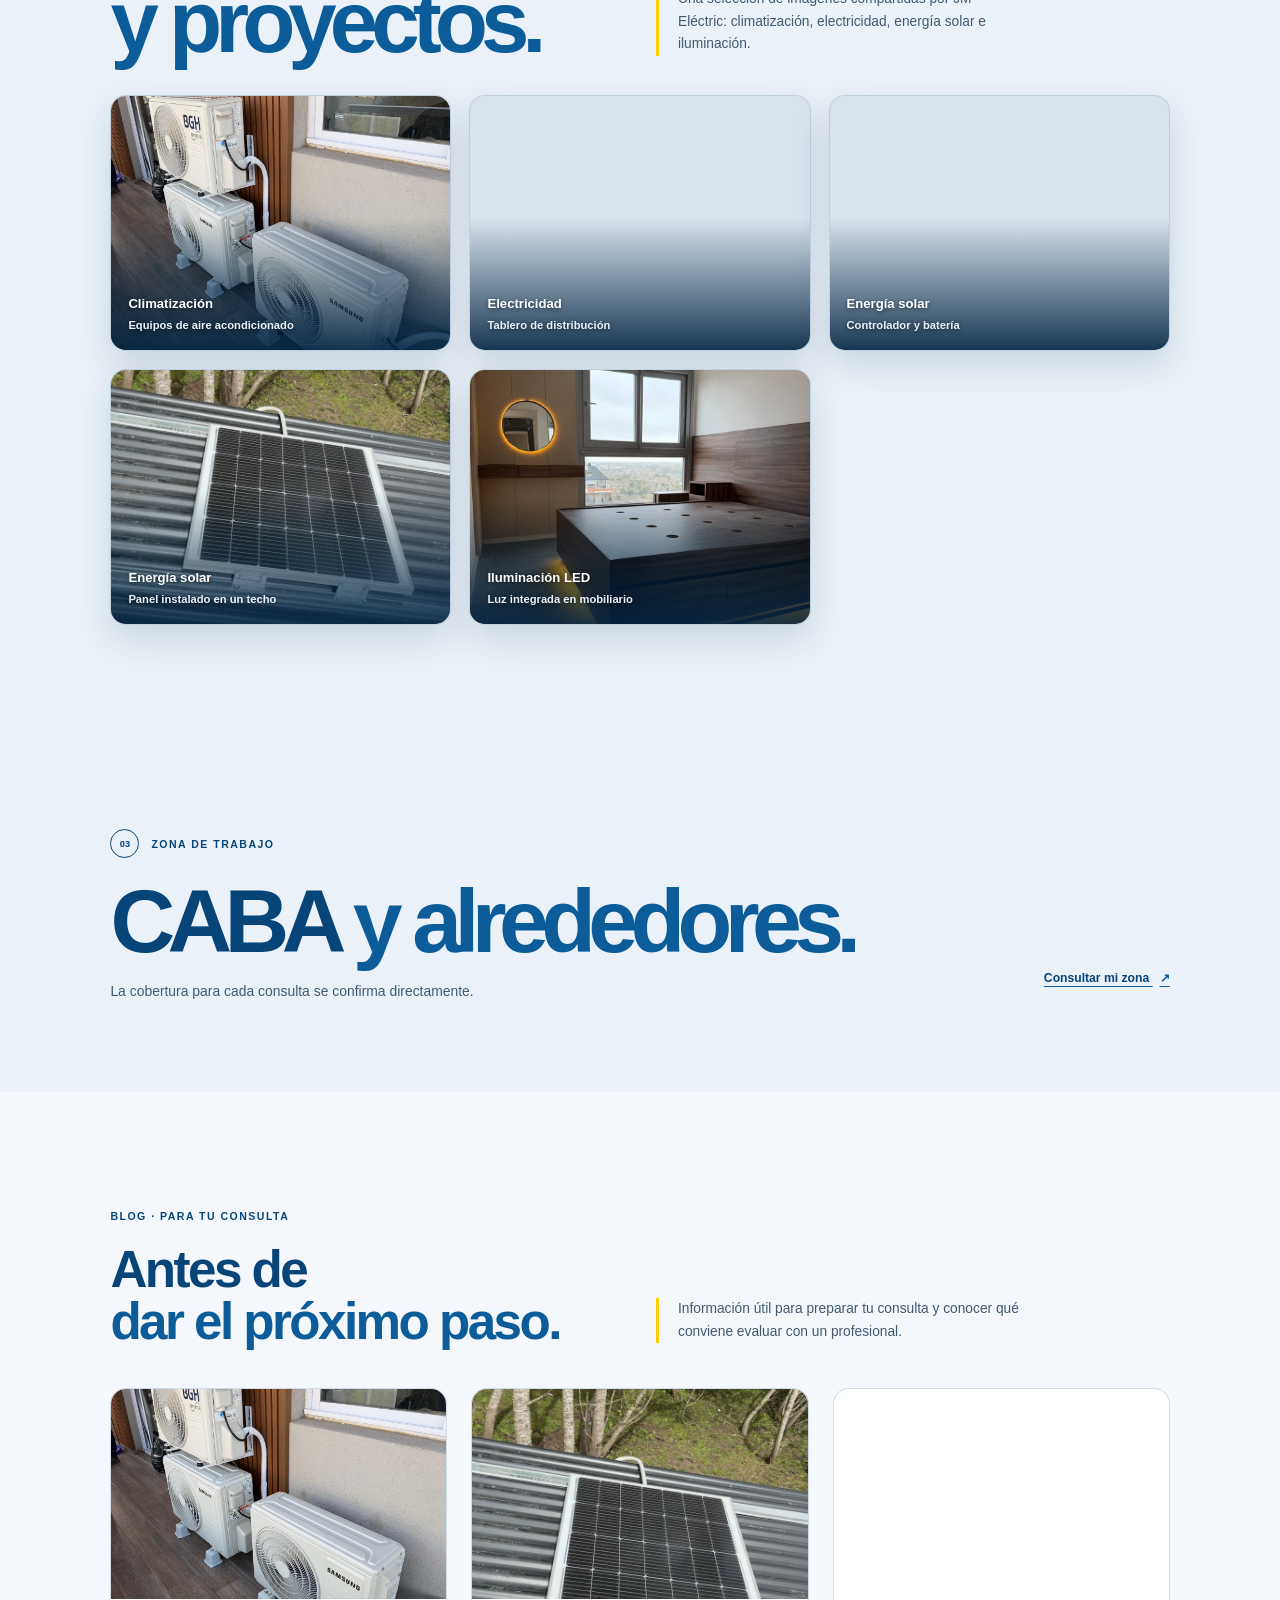
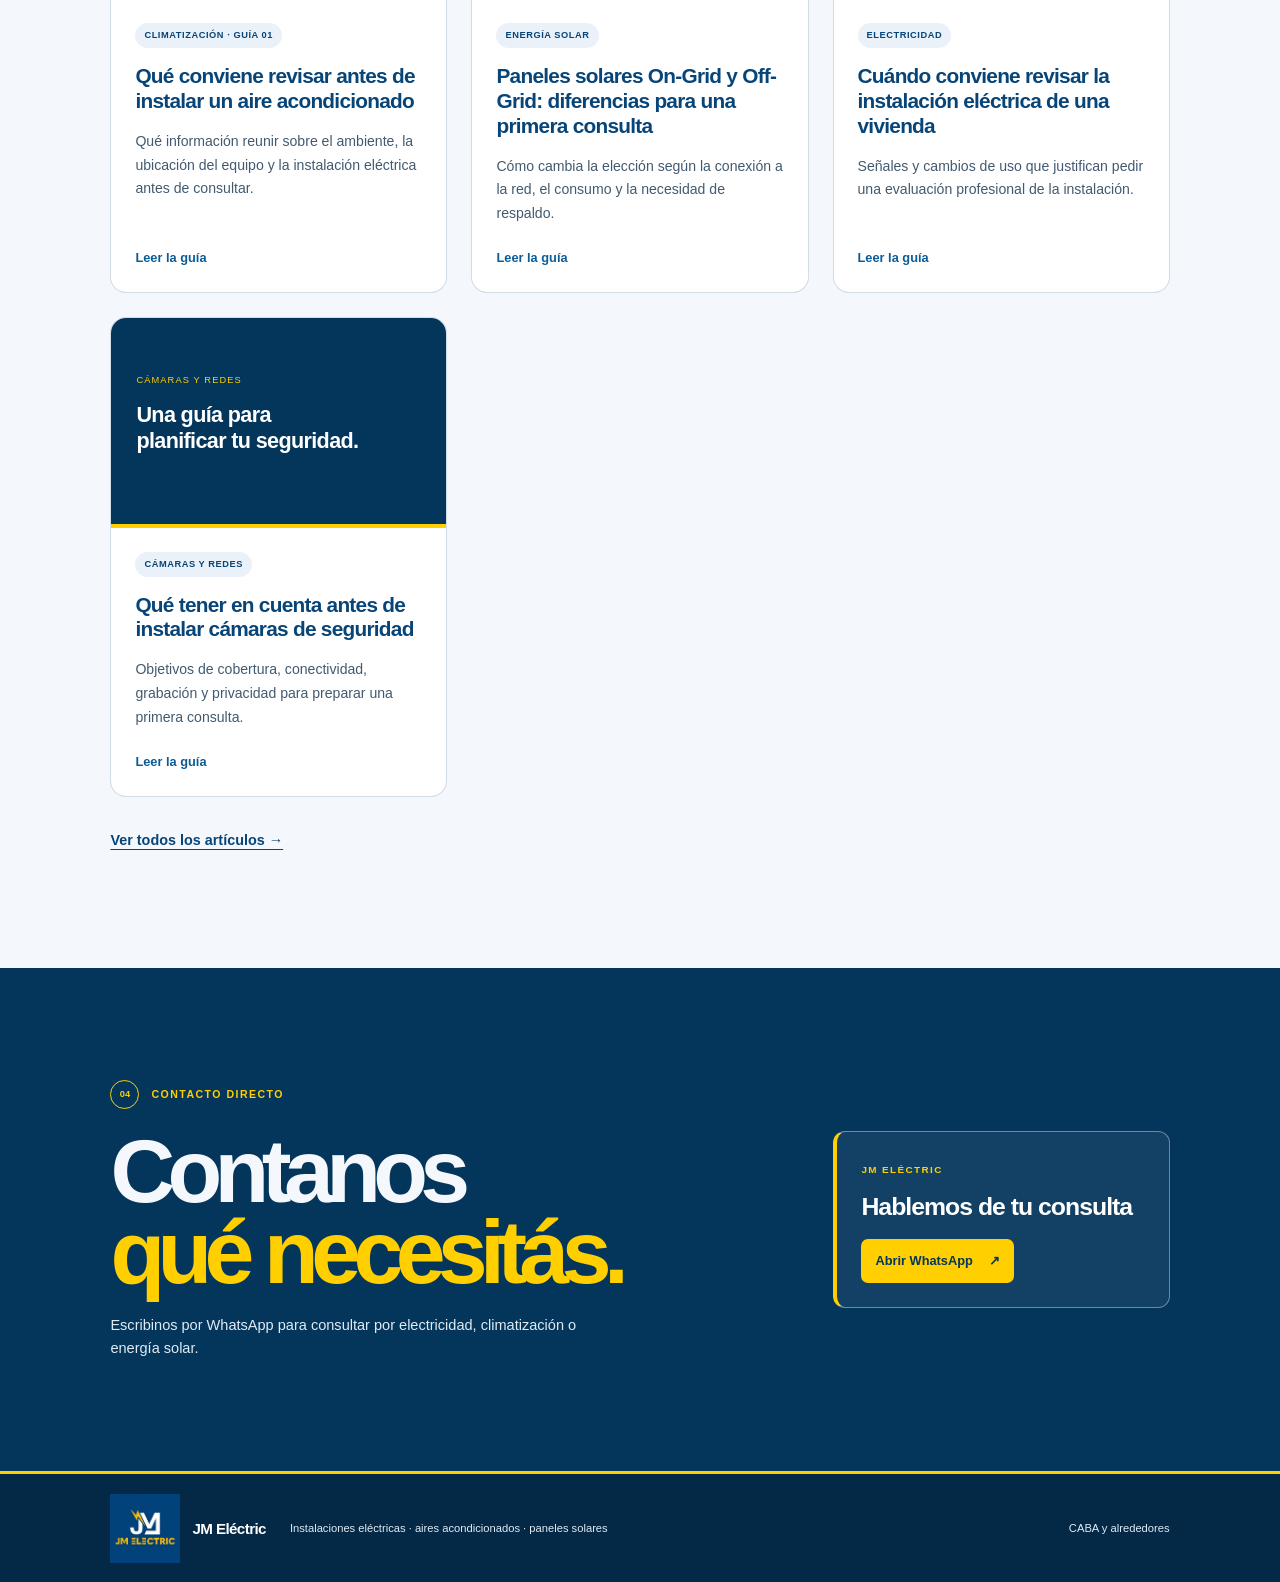
==== commit c5b6a690: "Agregar trabajos de Villa Urquiza y fotos asociadas" ====
--- a/index.html
+++ b/index.html
@@ -124,7 +124,35 @@
       </div>
     </section>
 
-    <section class="gallery" id="trabajos" aria-labelledby="gallery-title">
+    <section class="gallery recent-work" id="trabajos" aria-labelledby="recent-work-title">
+      <div class="shell">
+        <div class="section-heading gallery-heading">
+          <p class="eyebrow"><span class="eyebrow-mark" aria-hidden="true">02</span> Trabajo en Villa Urquiza · CABA</p>
+          <h2 id="recent-work-title">Una obra,<br><em>varios servicios.</em></h2>
+          <p class="heading-aside">En este trabajo se realizaron instalaciones eléctricas generales, iluminación LED interior y exterior, instalación eléctrica en cocina, dos aires split de 4.500 frigorías y tomas periscópicas de piso para mesas de reunión.</p>
+        </div>
+        <div class="photo-grid photo-grid-featured">
+          <figure class="work-photo">
+            <img src="./images/trabajos/obra-villa-urquiza-general.webp" alt="Vista general de la obra terminada en Villa Urquiza, con cocina, instalaciones eléctricas y un aire acondicionado split." width="1200" height="1600" loading="lazy" decoding="async">
+            <figcaption>Instalación eléctrica general <span>Obra terminada en Villa Urquiza</span></figcaption>
+          </figure>
+          <figure class="work-photo">
+            <img src="./images/trabajos/obra-villa-urquiza-cocina.webp" alt="Cocina terminada con tomacorrientes sobre la mesada y tomas de piso para mesas de reunión." width="1200" height="1600" loading="lazy" decoding="async">
+            <figcaption>Instalación en cocina y tomas de piso <span>Conexiones para mesada y mesas de reunión</span></figcaption>
+          </figure>
+          <figure class="work-photo">
+            <img src="./images/trabajos/obra-villa-urquiza-exterior.webp" alt="Iluminación LED exterior instalada sobre los muros de un patio." width="1200" height="1600" loading="lazy" decoding="async">
+            <figcaption>Iluminación LED exterior <span>Luces integradas en los muros</span></figcaption>
+          </figure>
+          <figure class="work-photo">
+            <img src="./images/trabajos/obra-villa-urquiza-interior.webp" alt="Tiras de iluminación LED en el cielorraso y un equipo de aire acondicionado split instalados en el ambiente." width="1200" height="1600" loading="lazy" decoding="async">
+            <figcaption>Iluminación LED y climatización <span>Luces lineales y equipos split</span></figcaption>
+          </figure>
+        </div>
+      </div>
+    </section>
+
+    <section class="gallery" id="galeria-trabajos" aria-labelledby="gallery-title">
       <div class="shell">
         <div class="section-heading gallery-heading">
           <p class="eyebrow"><span class="eyebrow-mark" aria-hidden="true">02</span> Imágenes compartidas</p>
--- a/style.css
+++ b/style.css
@@ -22,3 +22,10 @@
 @media(max-width:680px){html{scroll-padding-top:66px}.header-inner{min-height:68px}.brand{gap:8px;font-size:.88rem}.brand-logo{width:48px;height:48px}.menu-toggle{display:block}.main-nav{position:absolute;top:100%;right:0;left:0;display:none;align-items:stretch;gap:0;padding:8px var(--pad) 20px;background:var(--white);border-bottom:1px solid var(--line)}.main-nav.is-open{display:flex;flex-direction:column}.main-nav>a{padding:13px 0;border-top:1px solid var(--line)}.main-nav .nav-cta{margin-top:8px;padding:12px;text-align:center}.hero{padding-top:42px}.hero::before{top:auto;bottom:0;width:76%;height:48%;clip-path:polygon(35% 0,100% 0,100% 100%,0 100%)}.hero-grid{grid-template-columns:1fr;gap:28px}.hero h1{font-size:clamp(4.2rem,17vw,6.4rem)}.hero-photo{min-height:0;aspect-ratio:1.18}.hero-photo img{object-position:center 42%}.hero-foot{display:grid;grid-template-columns:1fr 1fr;gap:10px;font-size:.56rem}.hero-foot span:last-child{grid-column:1/-1}.section-heading{grid-template-columns:1fr;gap:18px;margin-bottom:28px}.section-heading .eyebrow{grid-column:auto}.section-heading h2{font-size:clamp(3.1rem,12vw,4.8rem)}.heading-aside{max-width:480px}.service-row{grid-template-columns:30px 1fr;gap:9px 13px;padding:21px 8px}.service-number{grid-row:1/3}.service-title h3{font-size:1.5rem}.service-row>p{grid-column:2}.service-link{grid-column:2;margin:0}.gallery-heading{margin-bottom:27px}.photo-grid{gap:13px}.work-photo{border-radius:12px}.work-photo figcaption{right:12px;bottom:12px;left:12px;font-size:.74rem}.work-photo figcaption span{font-size:.64rem}.area-layout{grid-template-columns:1fr;gap:20px}.area-layout>.eyebrow{margin:0}.area-layout h2{font-size:clamp(3.4rem,14vw,5rem)}.area-link{grid-column:auto;align-self:start}.contact-layout{grid-template-columns:1fr;gap:28px}.contact h2{font-size:clamp(3.5rem,14vw,5.5rem)}.footer-layout{align-items:flex-start;flex-direction:column;gap:9px}.footer-layout>span{margin:0}.site-footer .brand-logo{width:56px;height:56px}}
 @media(max-width:430px){.photo-grid{grid-template-columns:1fr}.work-photo{aspect-ratio:1.2}.hero-photo figcaption{right:17px;bottom:17px;left:17px}.brand-name{font-size:.83rem}}
 @media(prefers-reduced-motion:reduce){*,*::before,*::after{scroll-behavior:auto!important;transition-duration:.01ms!important;animation-duration:.01ms!important;animation-iteration-count:1!important}}
+
+
+/* Galería de una obra documentada: proporción vertical para fotos originales. */
+.photo-grid-featured{grid-template-columns:repeat(4,minmax(0,1fr))}
+.photo-grid-featured .work-photo{aspect-ratio:3/4}
+@media(max-width:850px){.photo-grid-featured{grid-template-columns:repeat(2,minmax(0,1fr))}}
+@media(max-width:430px){.photo-grid-featured{grid-template-columns:1fr}}
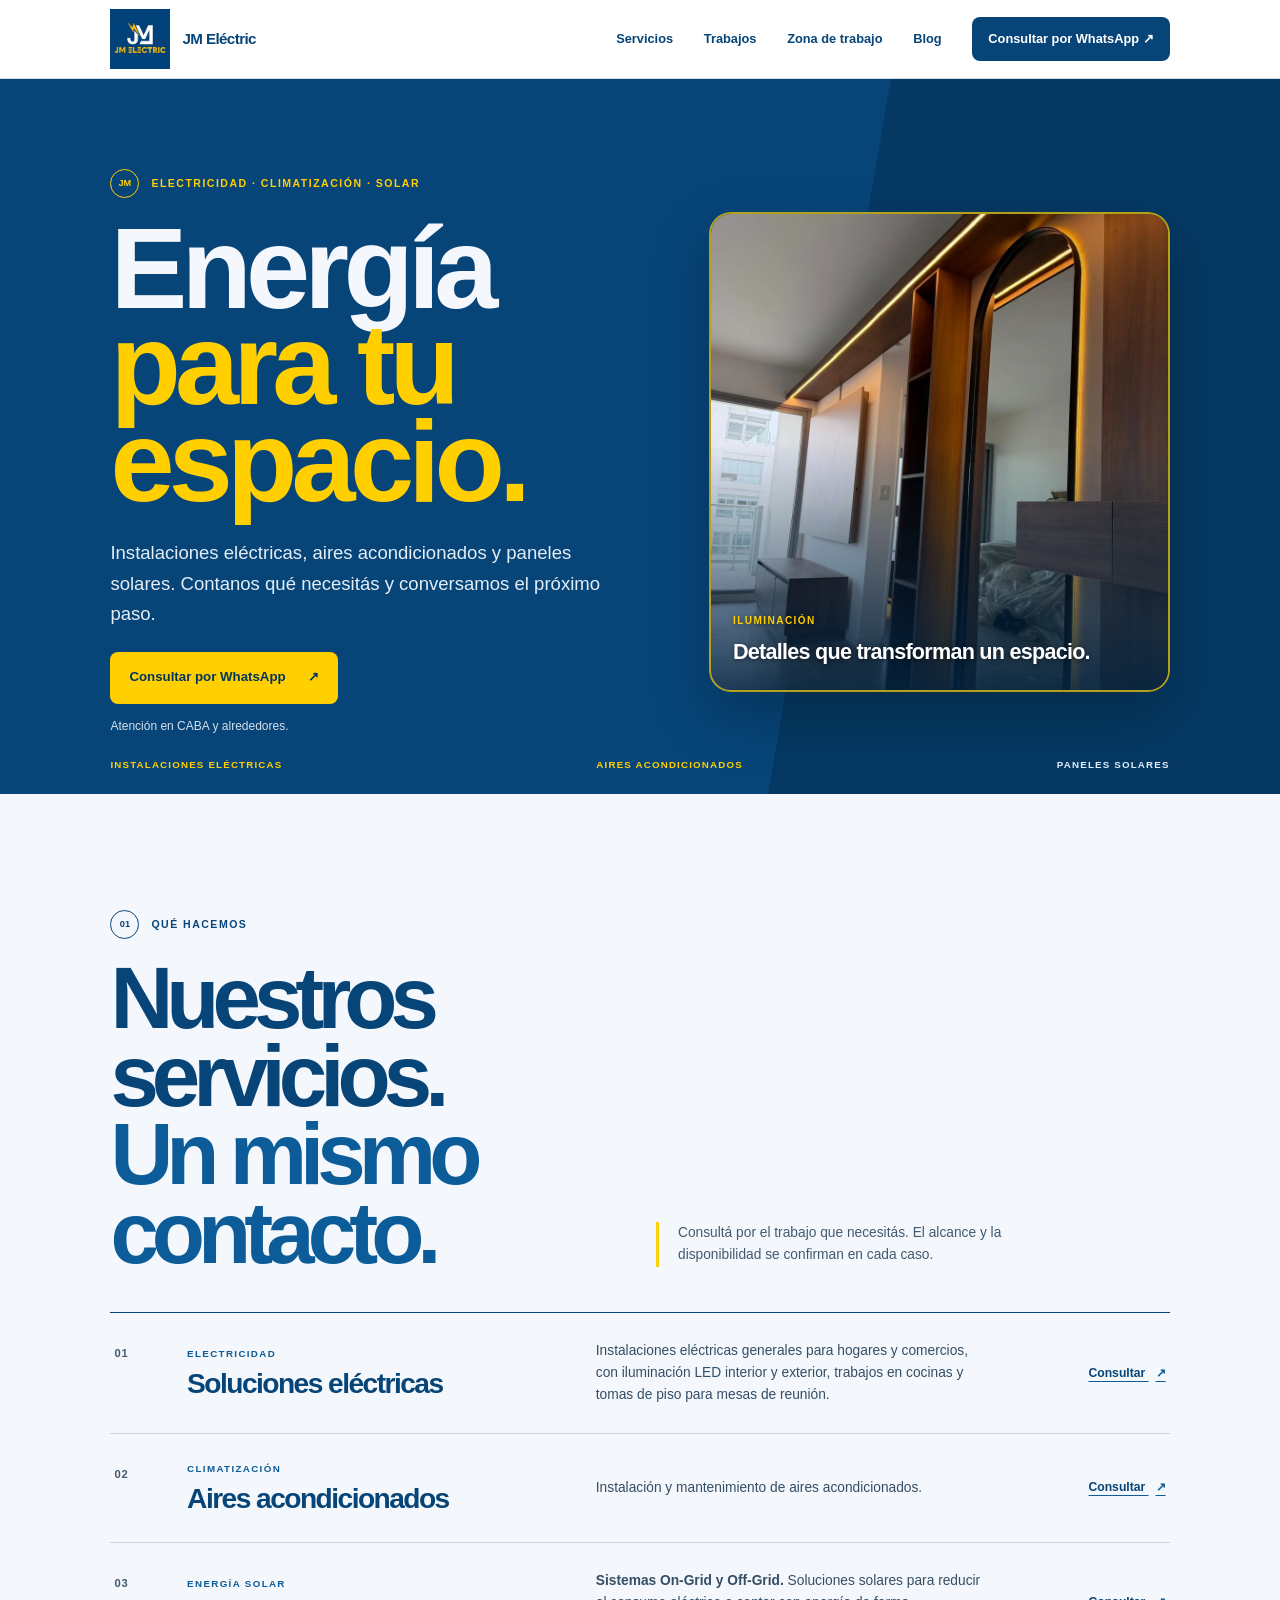
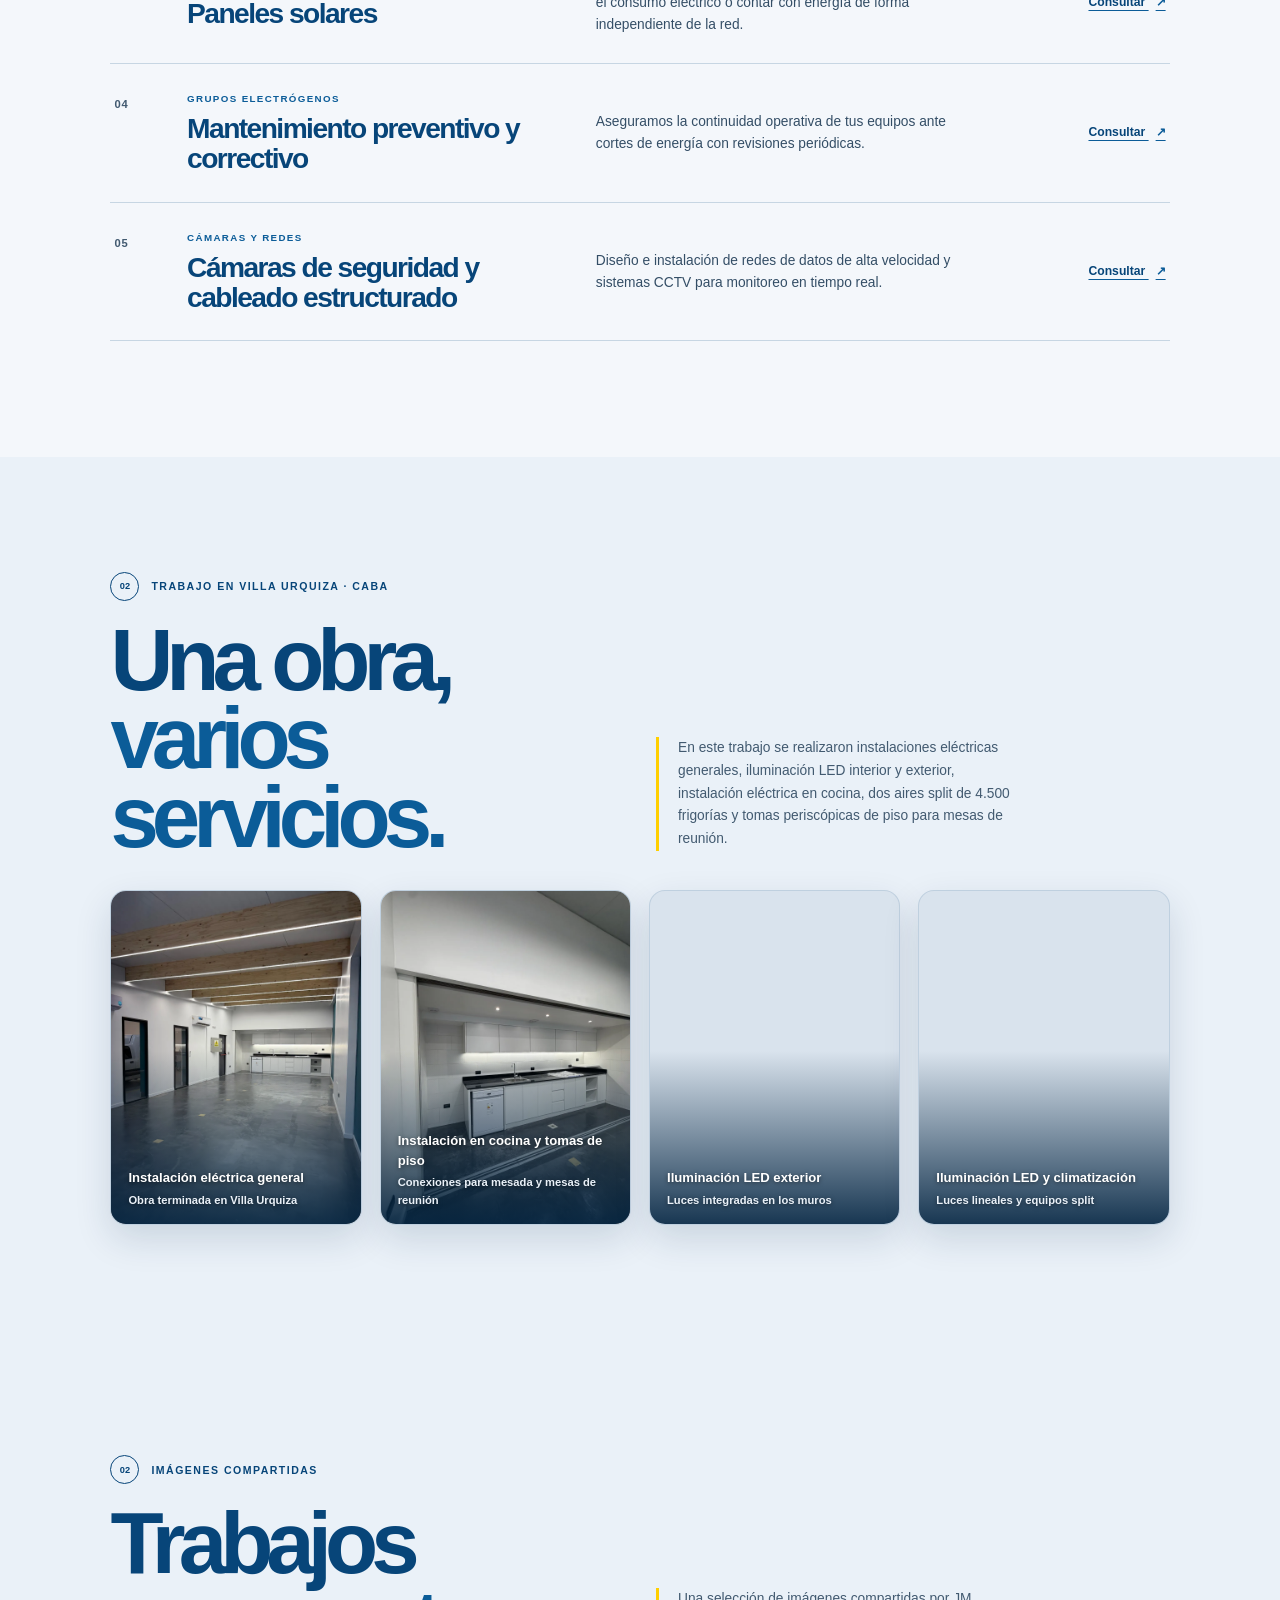
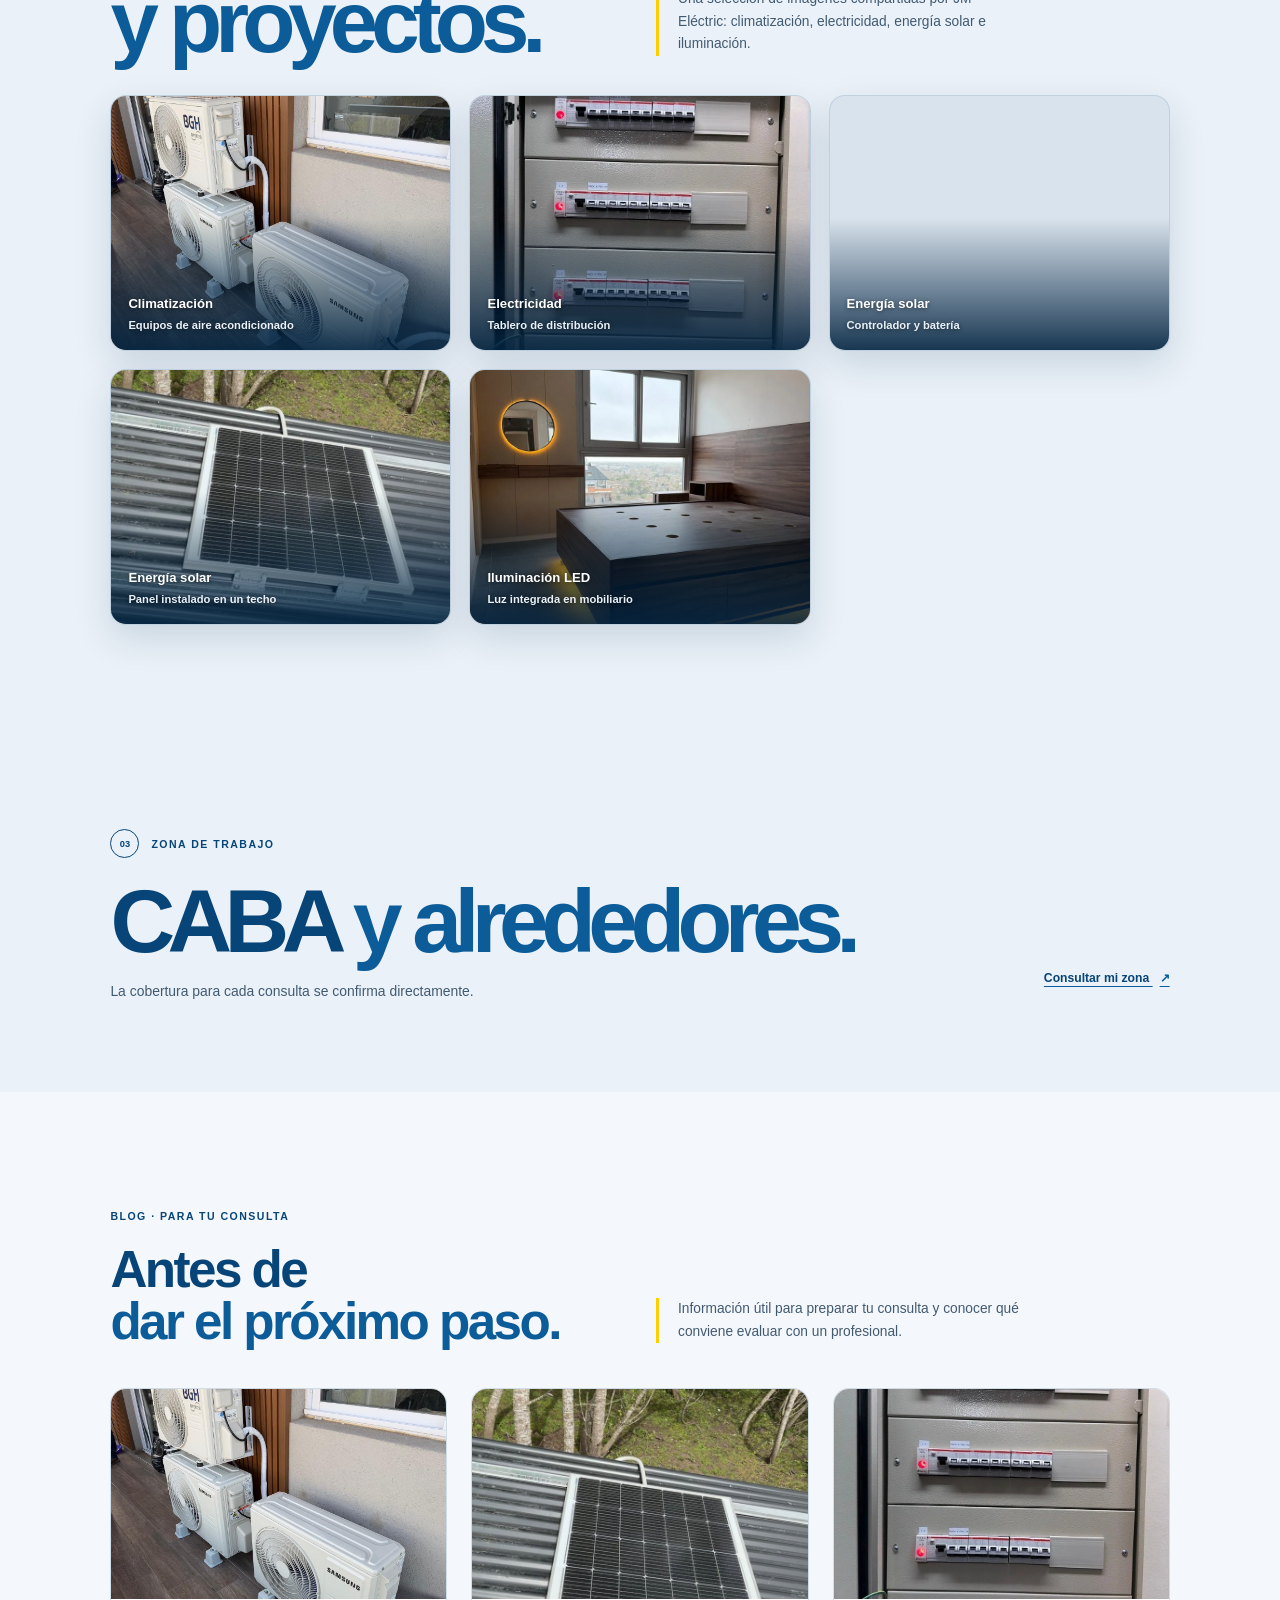
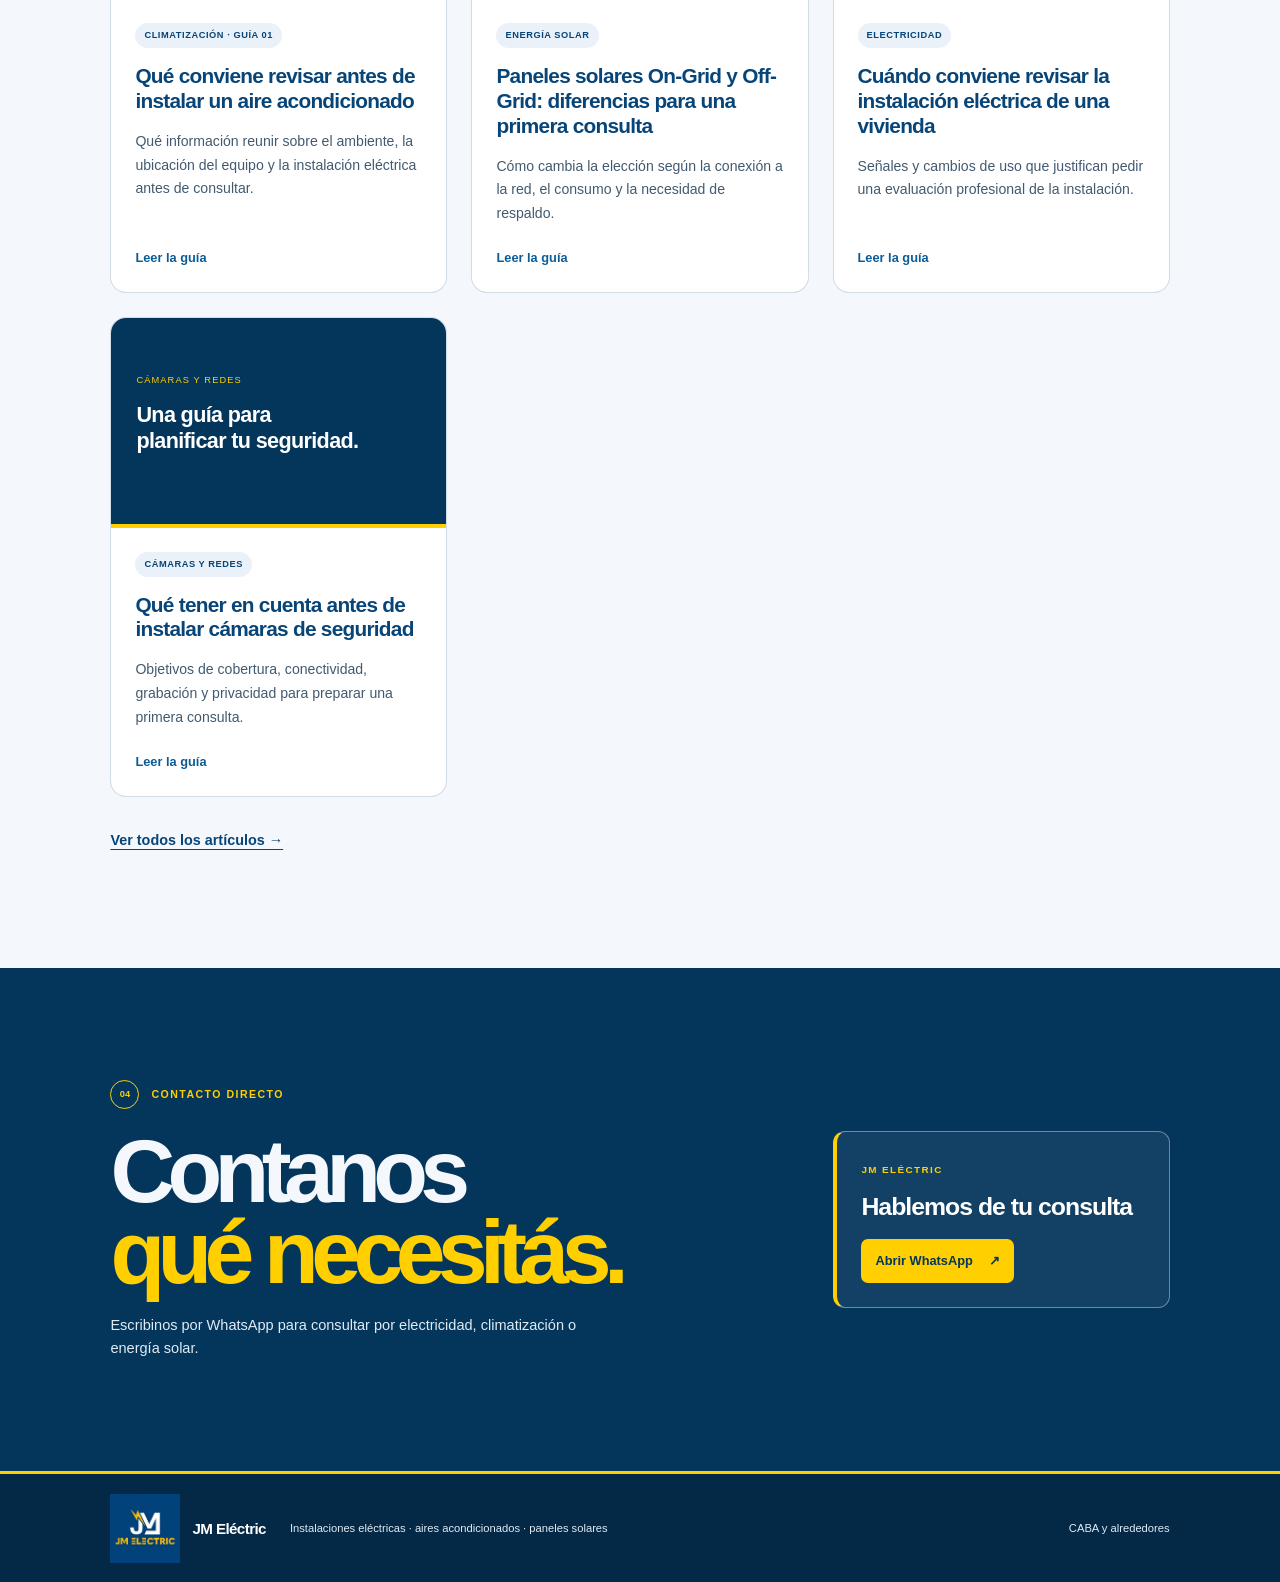
==== commit face12e9: "Versionar imágenes de la nueva sección de trabajos" ====
--- a/index.html
+++ b/index.html
@@ -133,19 +133,19 @@
         </div>
         <div class="photo-grid photo-grid-featured">
           <figure class="work-photo">
-            <img src="./images/trabajos/obra-villa-urquiza-general.webp" alt="Vista general de la obra terminada en Villa Urquiza, con cocina, instalaciones eléctricas y un aire acondicionado split." width="1200" height="1600" loading="lazy" decoding="async">
+            <img src="./images/trabajos/obra-villa-urquiza-general.webp?v=c5b6a690" alt="Vista general de la obra terminada en Villa Urquiza, con cocina, instalaciones eléctricas y un aire acondicionado split." width="1200" height="1600" loading="lazy" decoding="async">
             <figcaption>Instalación eléctrica general <span>Obra terminada en Villa Urquiza</span></figcaption>
           </figure>
           <figure class="work-photo">
-            <img src="./images/trabajos/obra-villa-urquiza-cocina.webp" alt="Cocina terminada con tomacorrientes sobre la mesada y tomas de piso para mesas de reunión." width="1200" height="1600" loading="lazy" decoding="async">
+            <img src="./images/trabajos/obra-villa-urquiza-cocina.webp?v=c5b6a690" alt="Cocina terminada con tomacorrientes sobre la mesada y tomas de piso para mesas de reunión." width="1200" height="1600" loading="lazy" decoding="async">
             <figcaption>Instalación en cocina y tomas de piso <span>Conexiones para mesada y mesas de reunión</span></figcaption>
           </figure>
           <figure class="work-photo">
-            <img src="./images/trabajos/obra-villa-urquiza-exterior.webp" alt="Iluminación LED exterior instalada sobre los muros de un patio." width="1200" height="1600" loading="lazy" decoding="async">
+            <img src="./images/trabajos/obra-villa-urquiza-exterior.webp?v=c5b6a690" alt="Iluminación LED exterior instalada sobre los muros de un patio." width="1200" height="1600" loading="lazy" decoding="async">
             <figcaption>Iluminación LED exterior <span>Luces integradas en los muros</span></figcaption>
           </figure>
           <figure class="work-photo">
-            <img src="./images/trabajos/obra-villa-urquiza-interior.webp" alt="Tiras de iluminación LED en el cielorraso y un equipo de aire acondicionado split instalados en el ambiente." width="1200" height="1600" loading="lazy" decoding="async">
+            <img src="./images/trabajos/obra-villa-urquiza-interior.webp?v=c5b6a690" alt="Tiras de iluminación LED en el cielorraso y un equipo de aire acondicionado split instalados en el ambiente." width="1200" height="1600" loading="lazy" decoding="async">
             <figcaption>Iluminación LED y climatización <span>Luces lineales y equipos split</span></figcaption>
           </figure>
         </div>
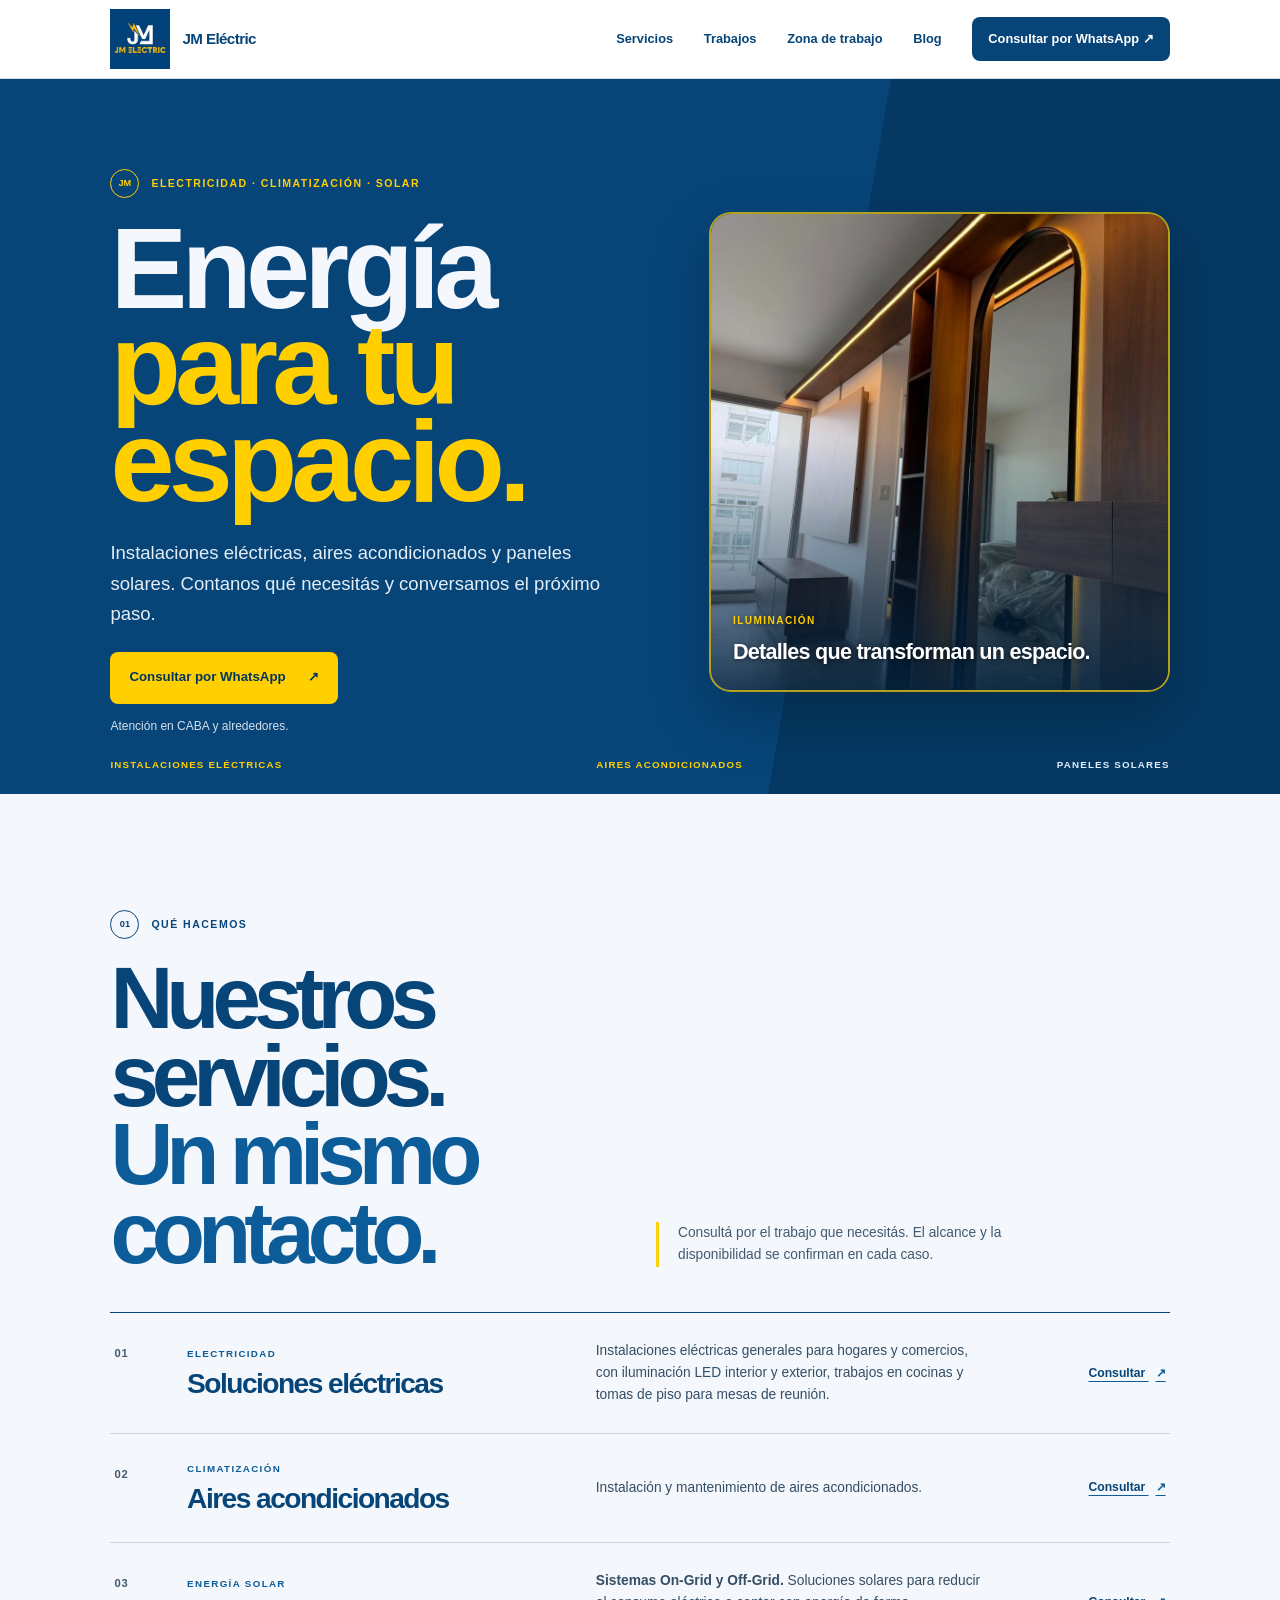
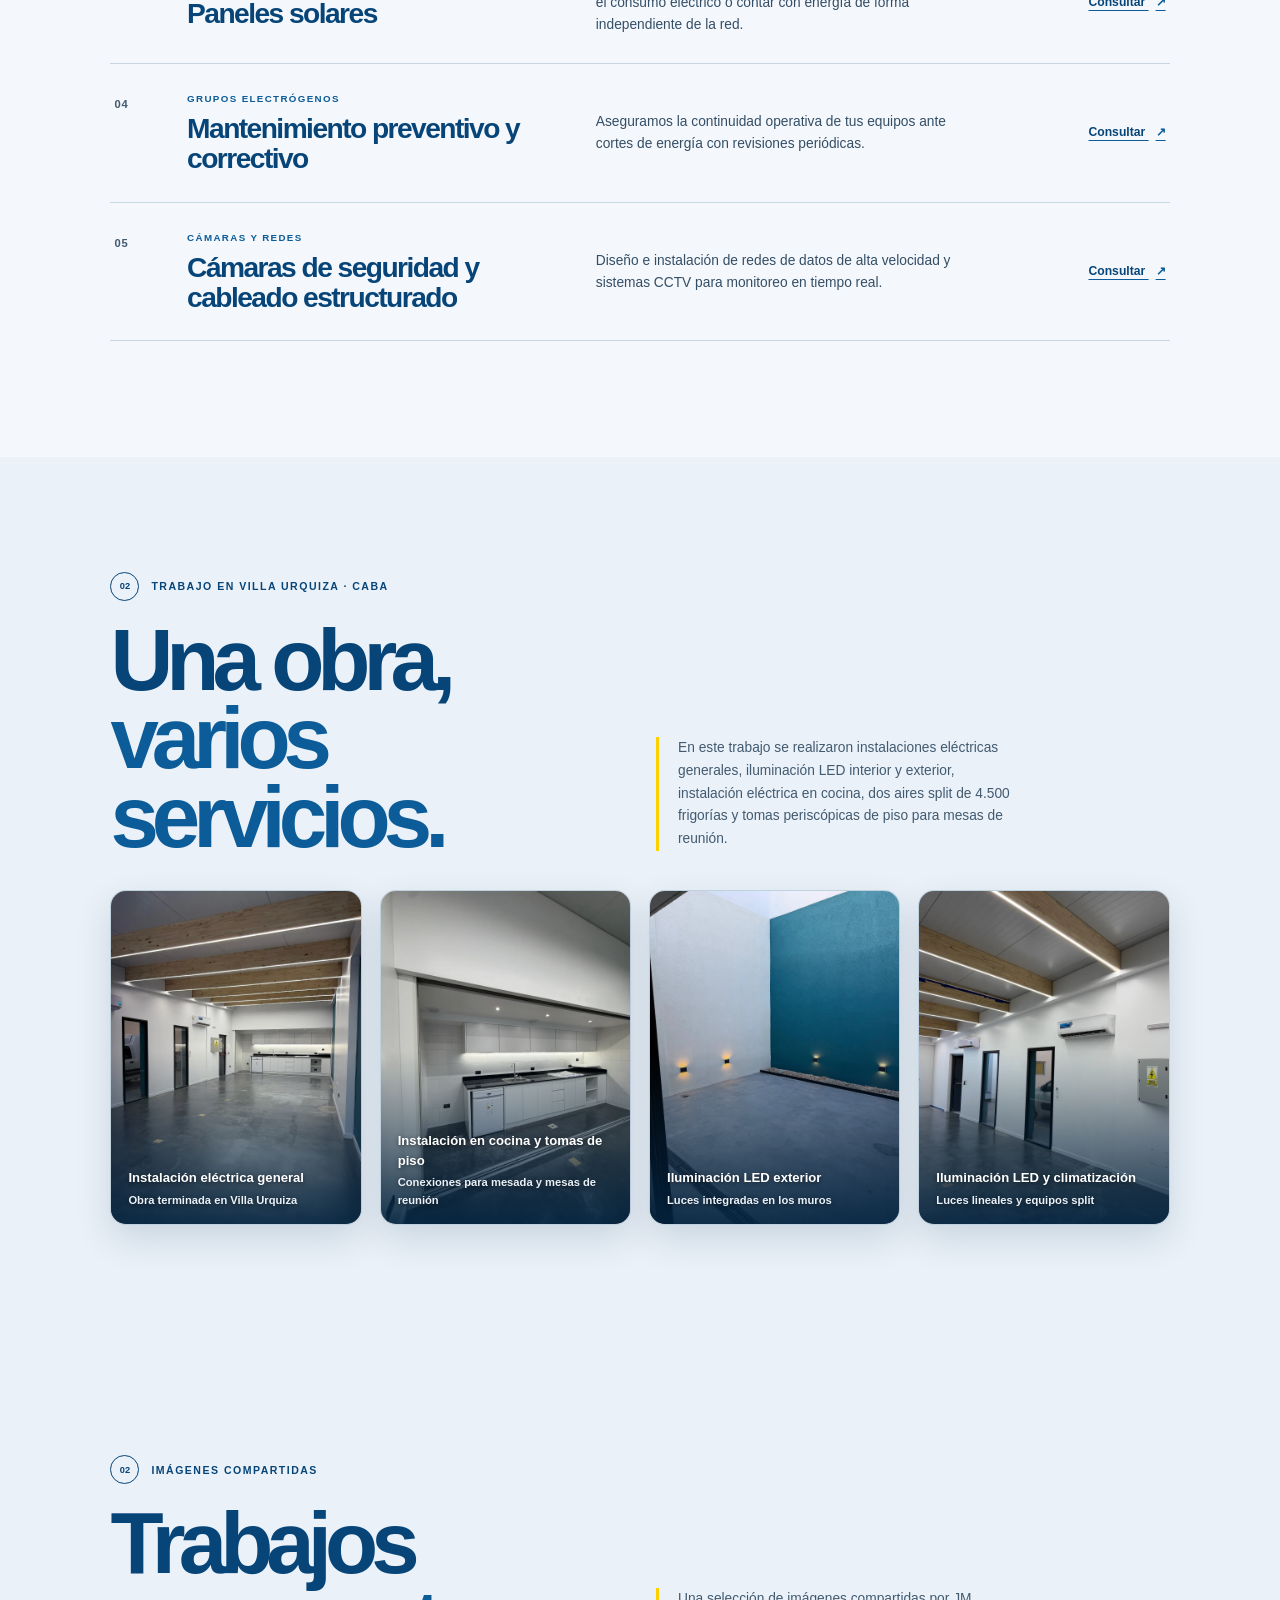
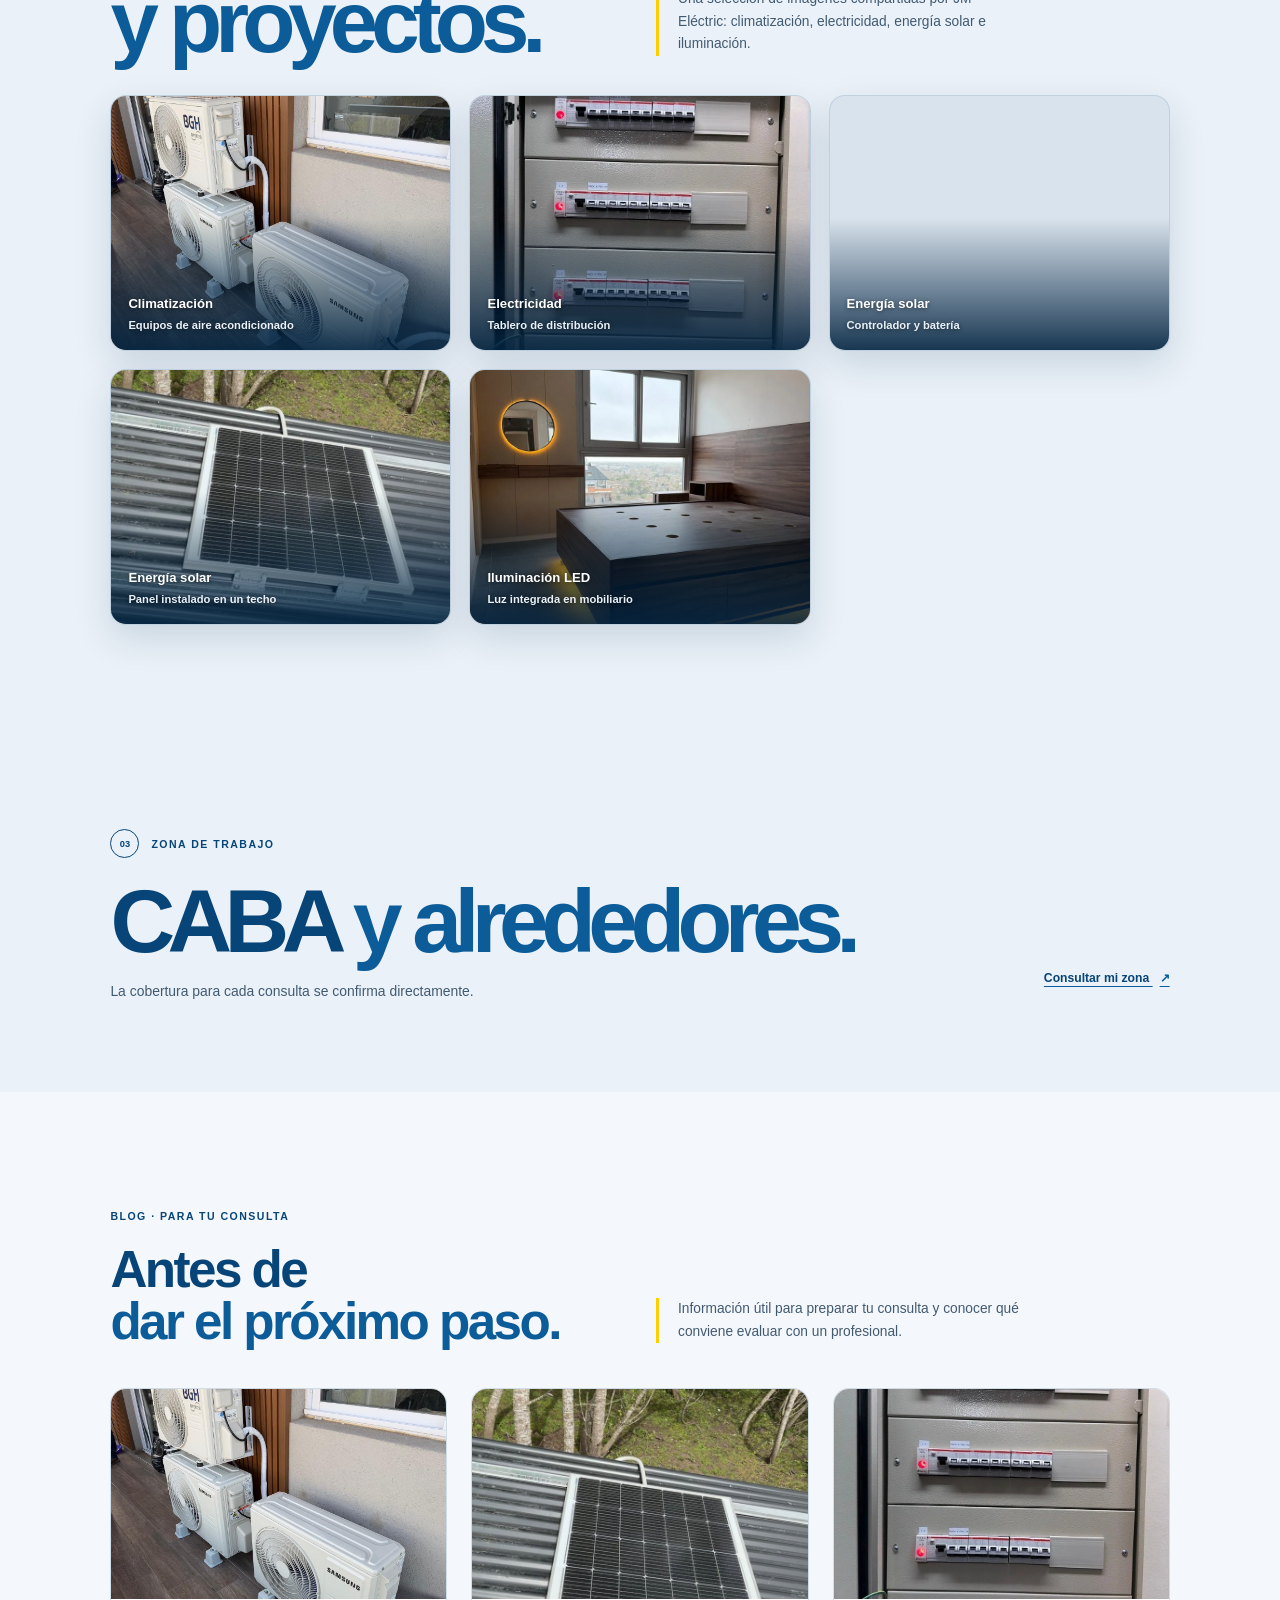
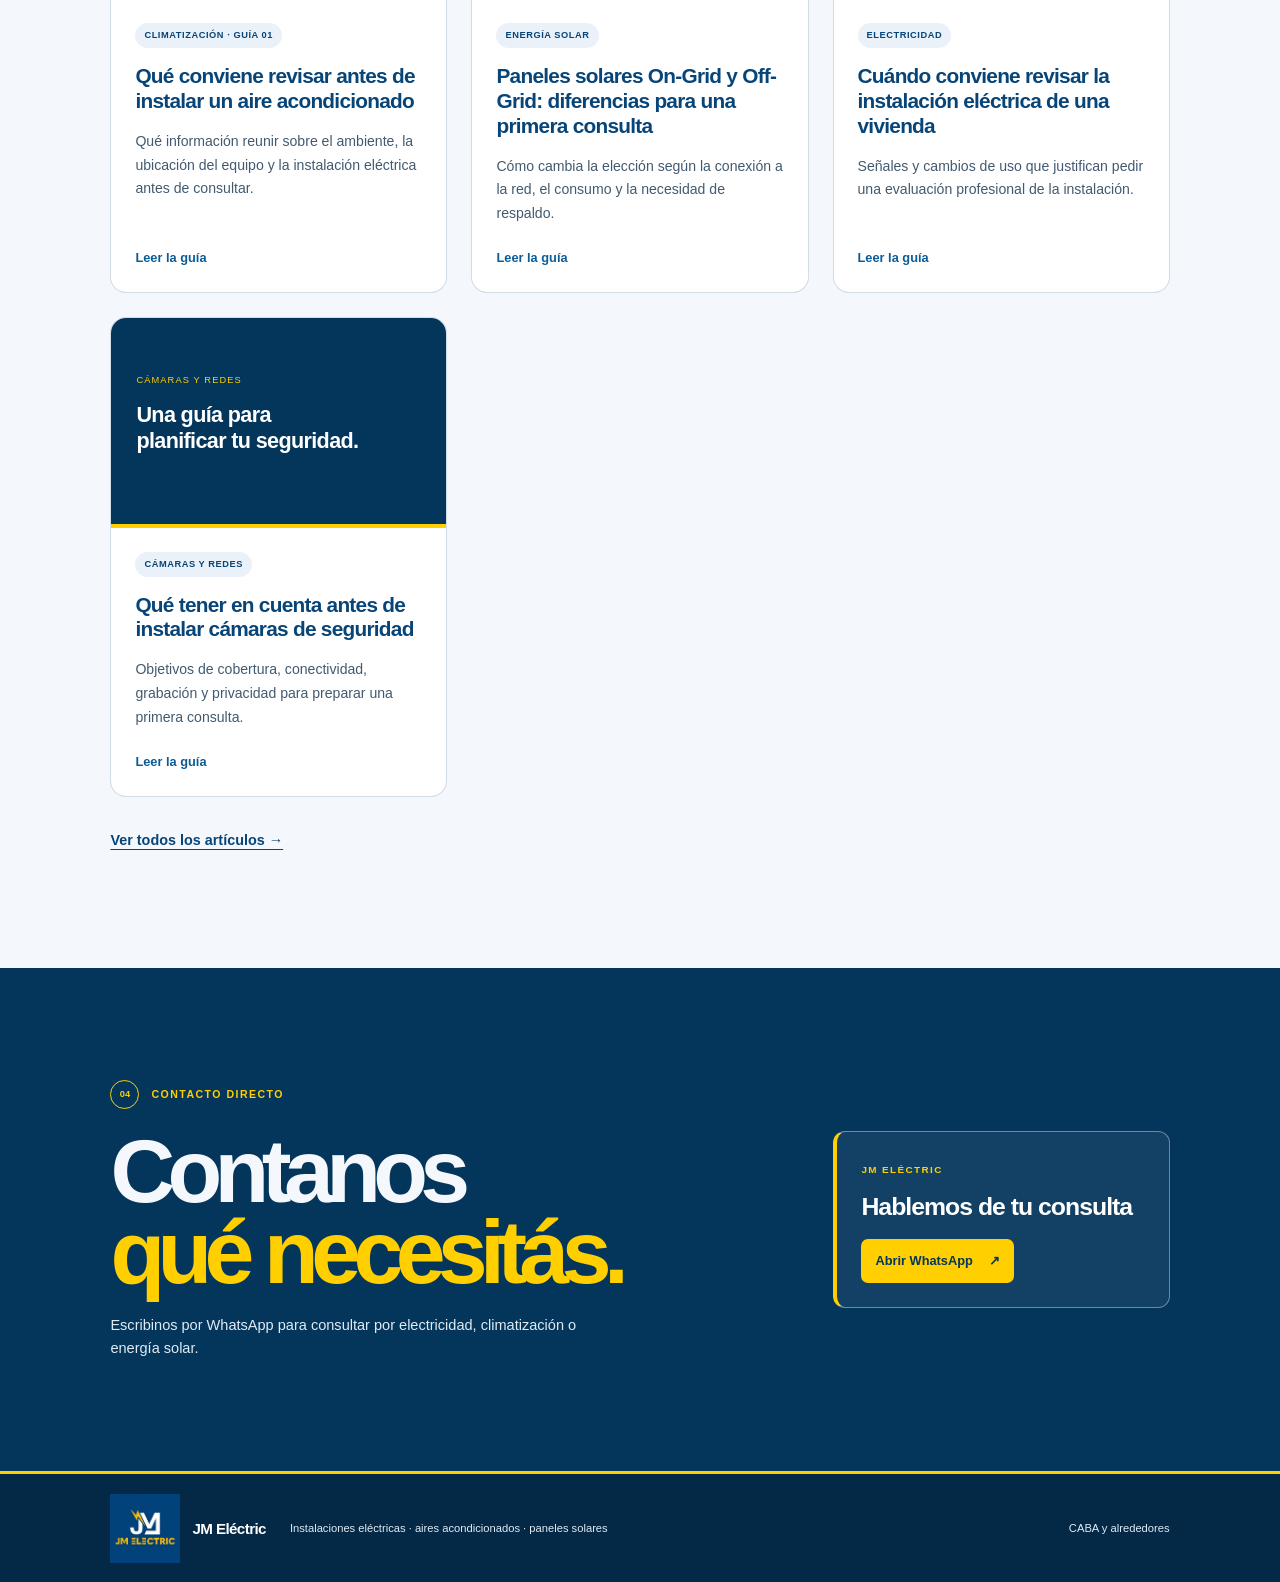
==== commit 50f723d1: "Align homepage URLs with custom domain" ====
--- a/index.html
+++ b/index.html
@@ -8,17 +8,17 @@
   <meta name="viewport" content="width=device-width, initial-scale=1">
   <meta name="description" content="JM Eléctric: instalaciones eléctricas, instalación y mantenimiento de aires acondicionados, y paneles solares en CABA y alrededores.">
   <meta name="theme-color" content="#074579">
-  <link rel="canonical" href="https://tuwebentresdias.github.io/jm-electric/">
+  <link rel="canonical" href="https://jm-electric.com.ar/">
   <meta property="og:title" content="JM Eléctric | Electricidad, climatización y energía solar">
   <meta property="og:description" content="Servicios eléctricos, instalación y mantenimiento de aires acondicionados, y paneles solares en CABA y alrededores.">
   <meta property="og:type" content="website">
   <meta property="og:locale" content="es_AR">
-  <meta property="og:url" content="https://tuwebentresdias.github.io/jm-electric/">
-  <meta property="og:image" content="https://tuwebentresdias.github.io/jm-electric/images/trabajos/iluminacion-led.jpg">
+  <meta property="og:url" content="https://jm-electric.com.ar/">
+  <meta property="og:image" content="https://jm-electric.com.ar/images/trabajos/iluminacion-led.jpg">
   <meta name="twitter:card" content="summary_large_image">
   <meta name="twitter:title" content="JM Eléctric | Electricidad, climatización y energía solar">
   <meta name="twitter:description" content="Instalaciones eléctricas, aires acondicionados y paneles solares en CABA y alrededores.">
-  <meta name="twitter:image" content="https://tuwebentresdias.github.io/jm-electric/images/trabajos/iluminacion-led.jpg">
+  <meta name="twitter:image" content="https://jm-electric.com.ar/images/trabajos/iluminacion-led.jpg">
   <title>JM Eléctric | Electricidad, climatización y energía solar</title>
   <link rel="stylesheet" href="./style.css">
 <script>
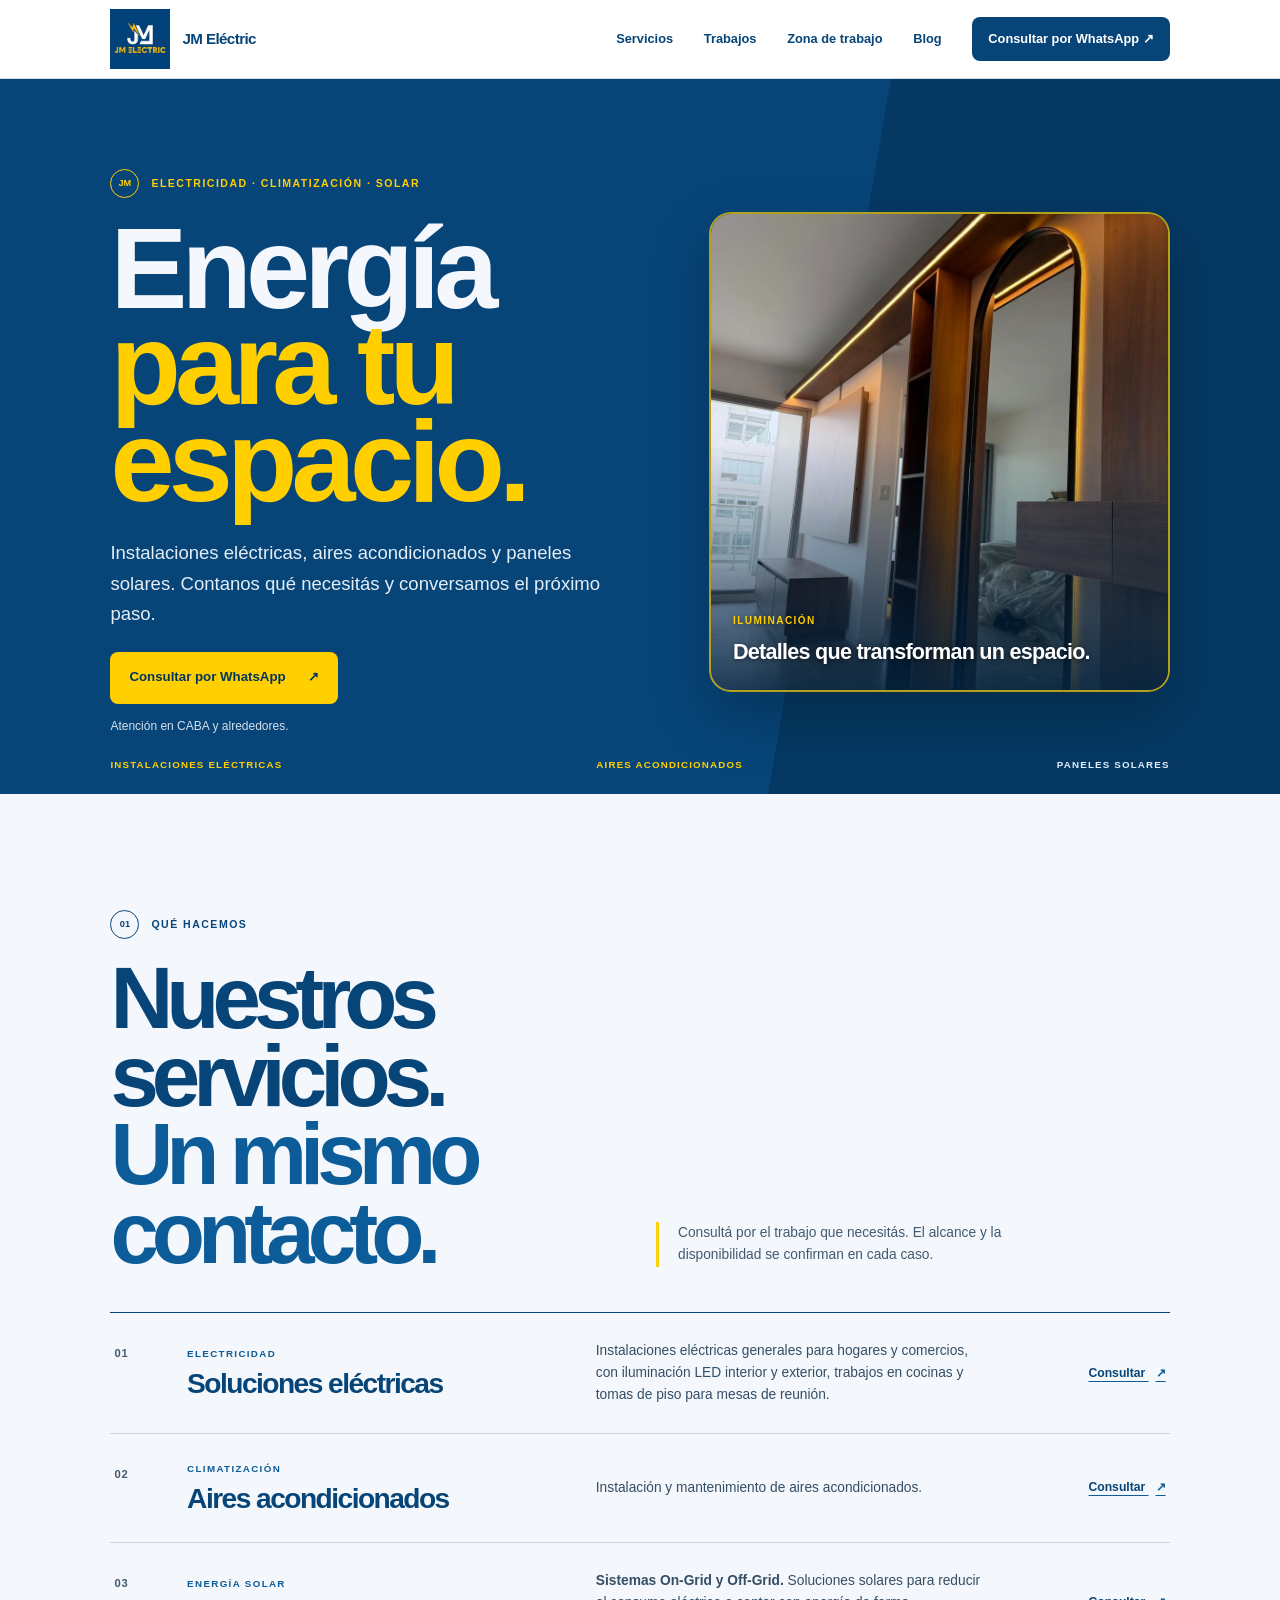
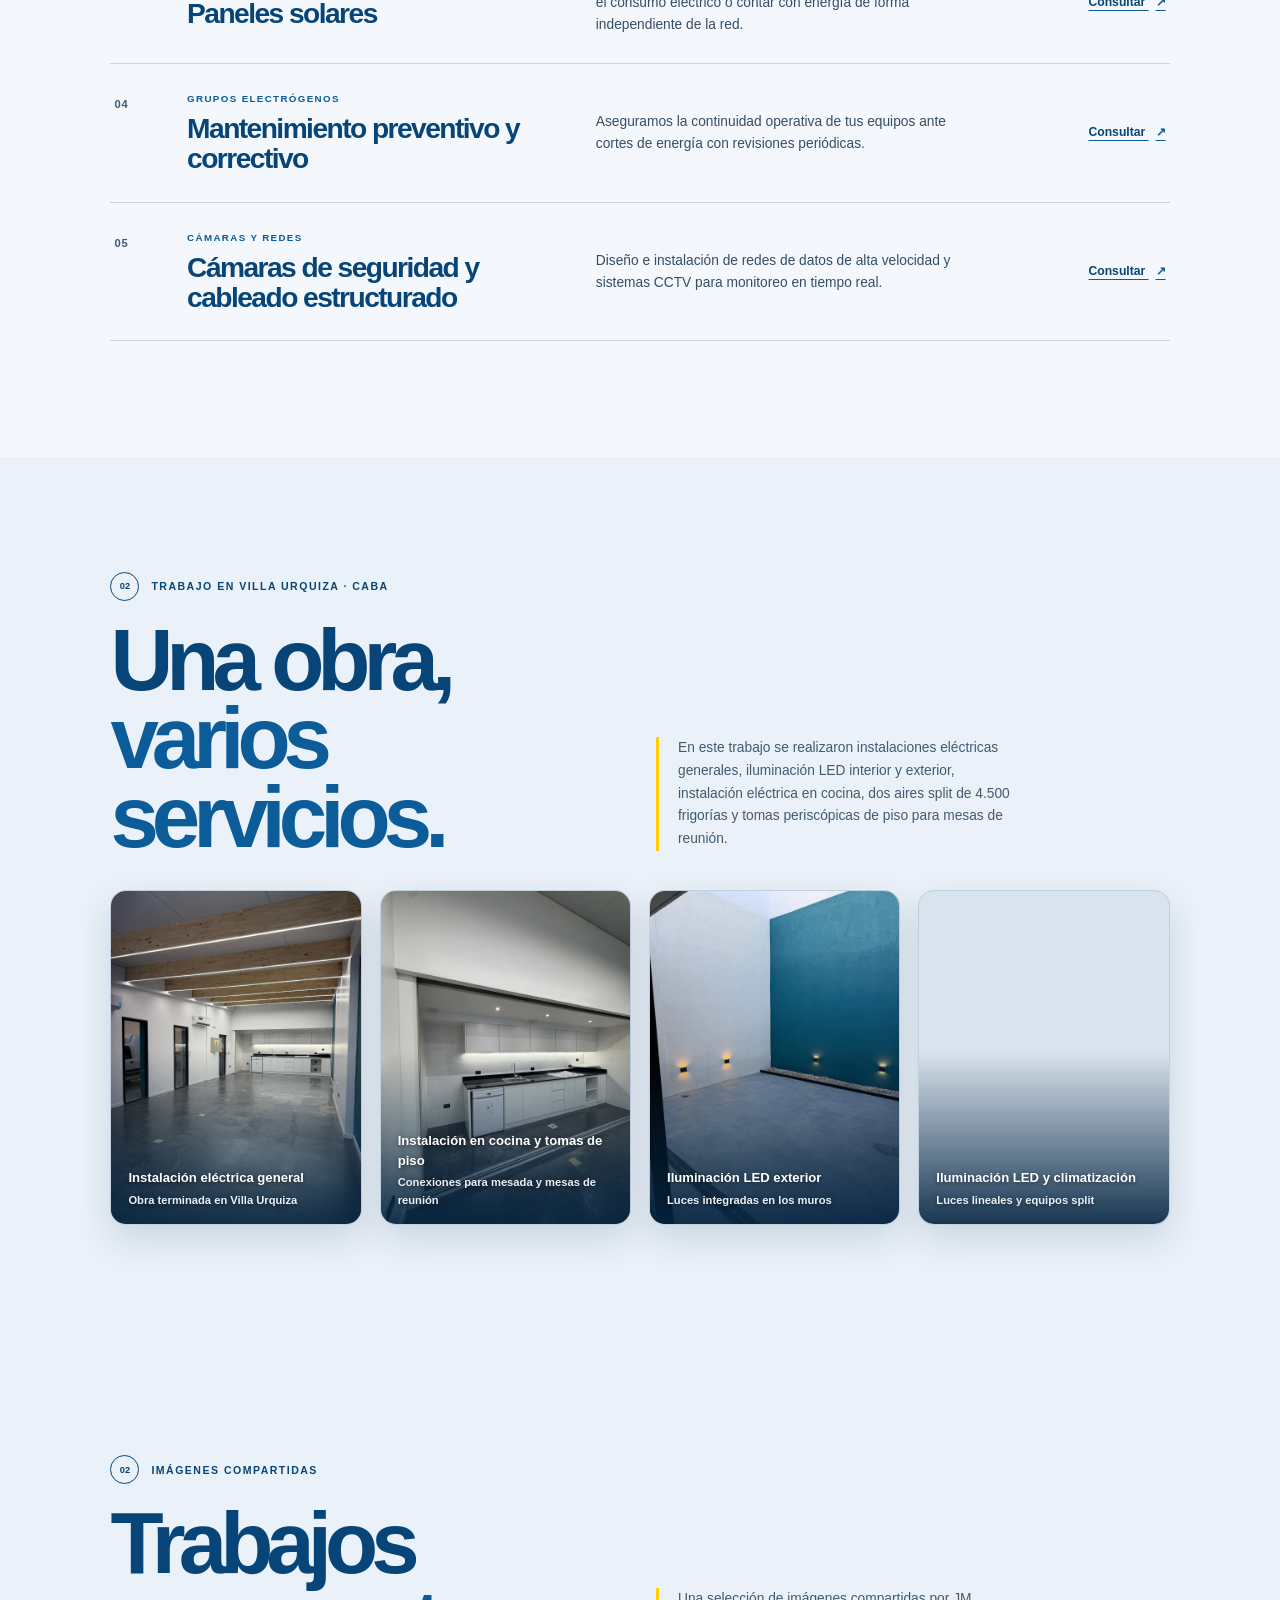
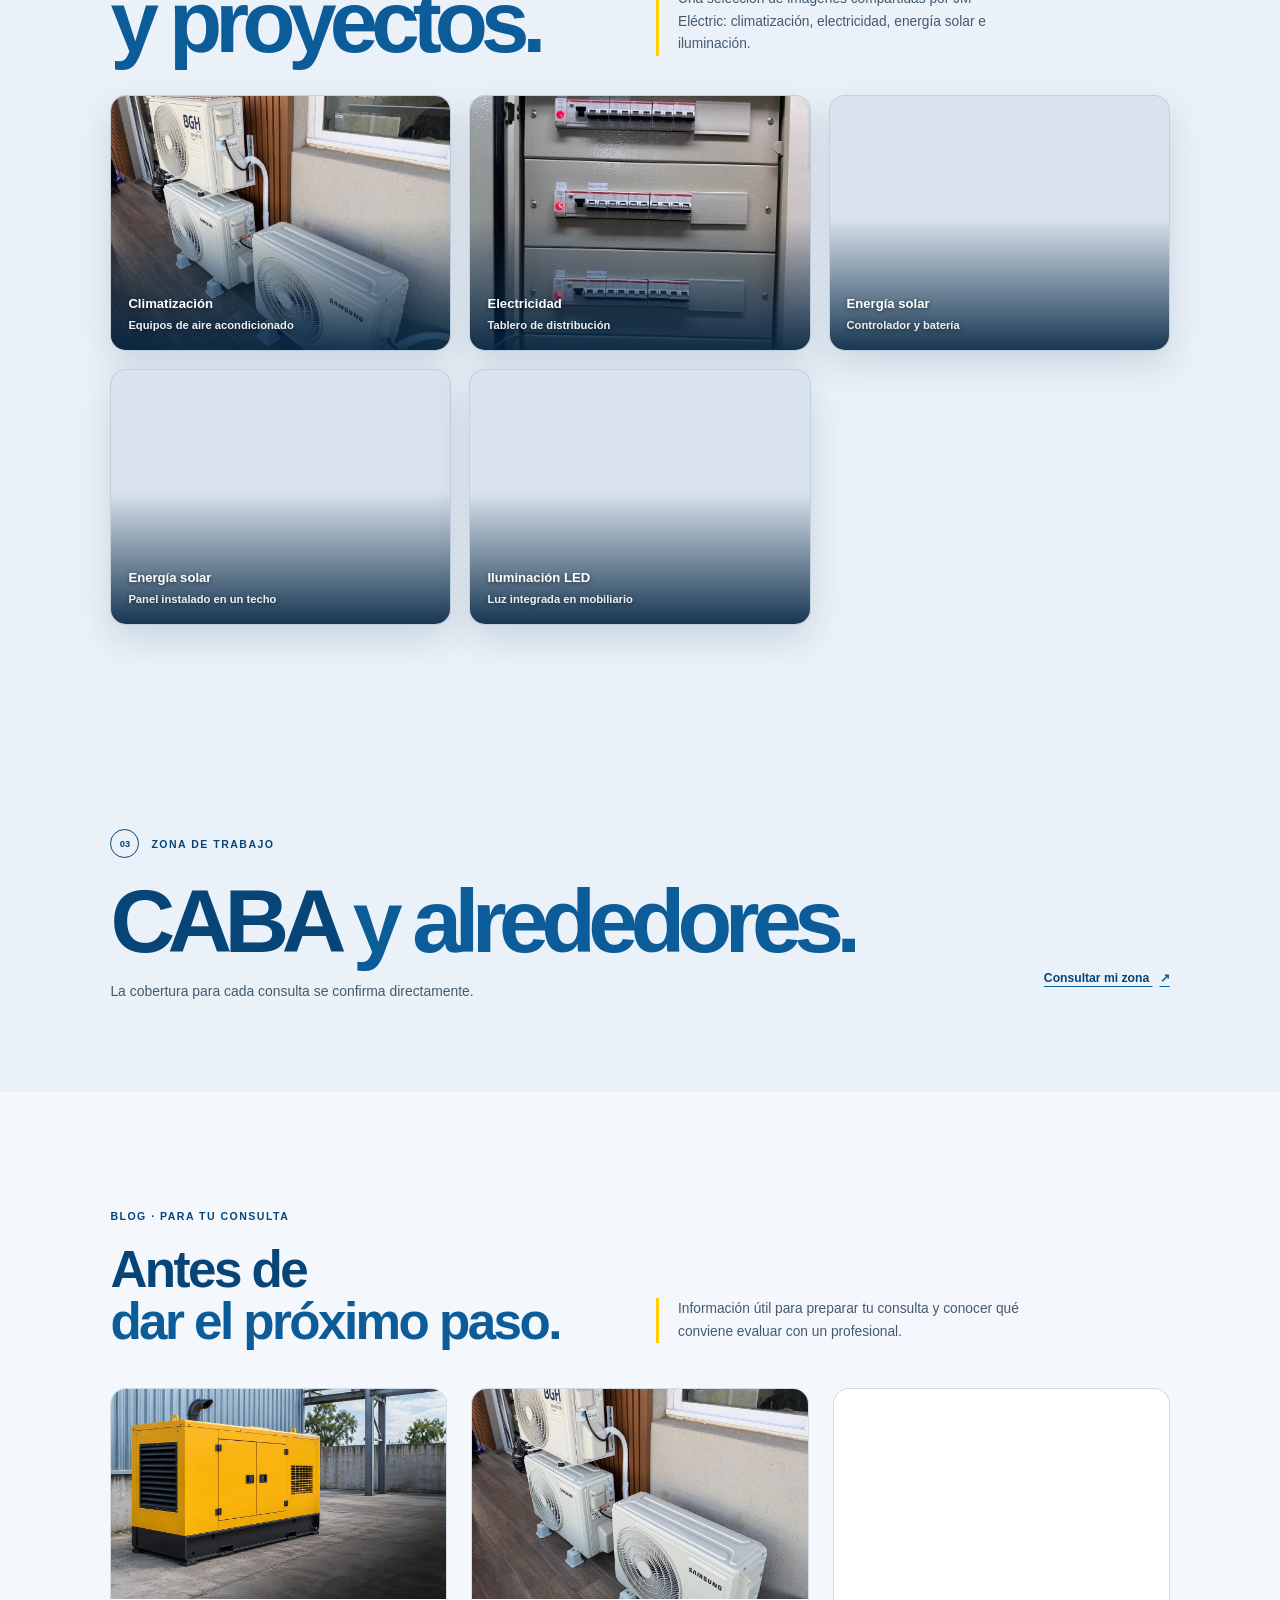
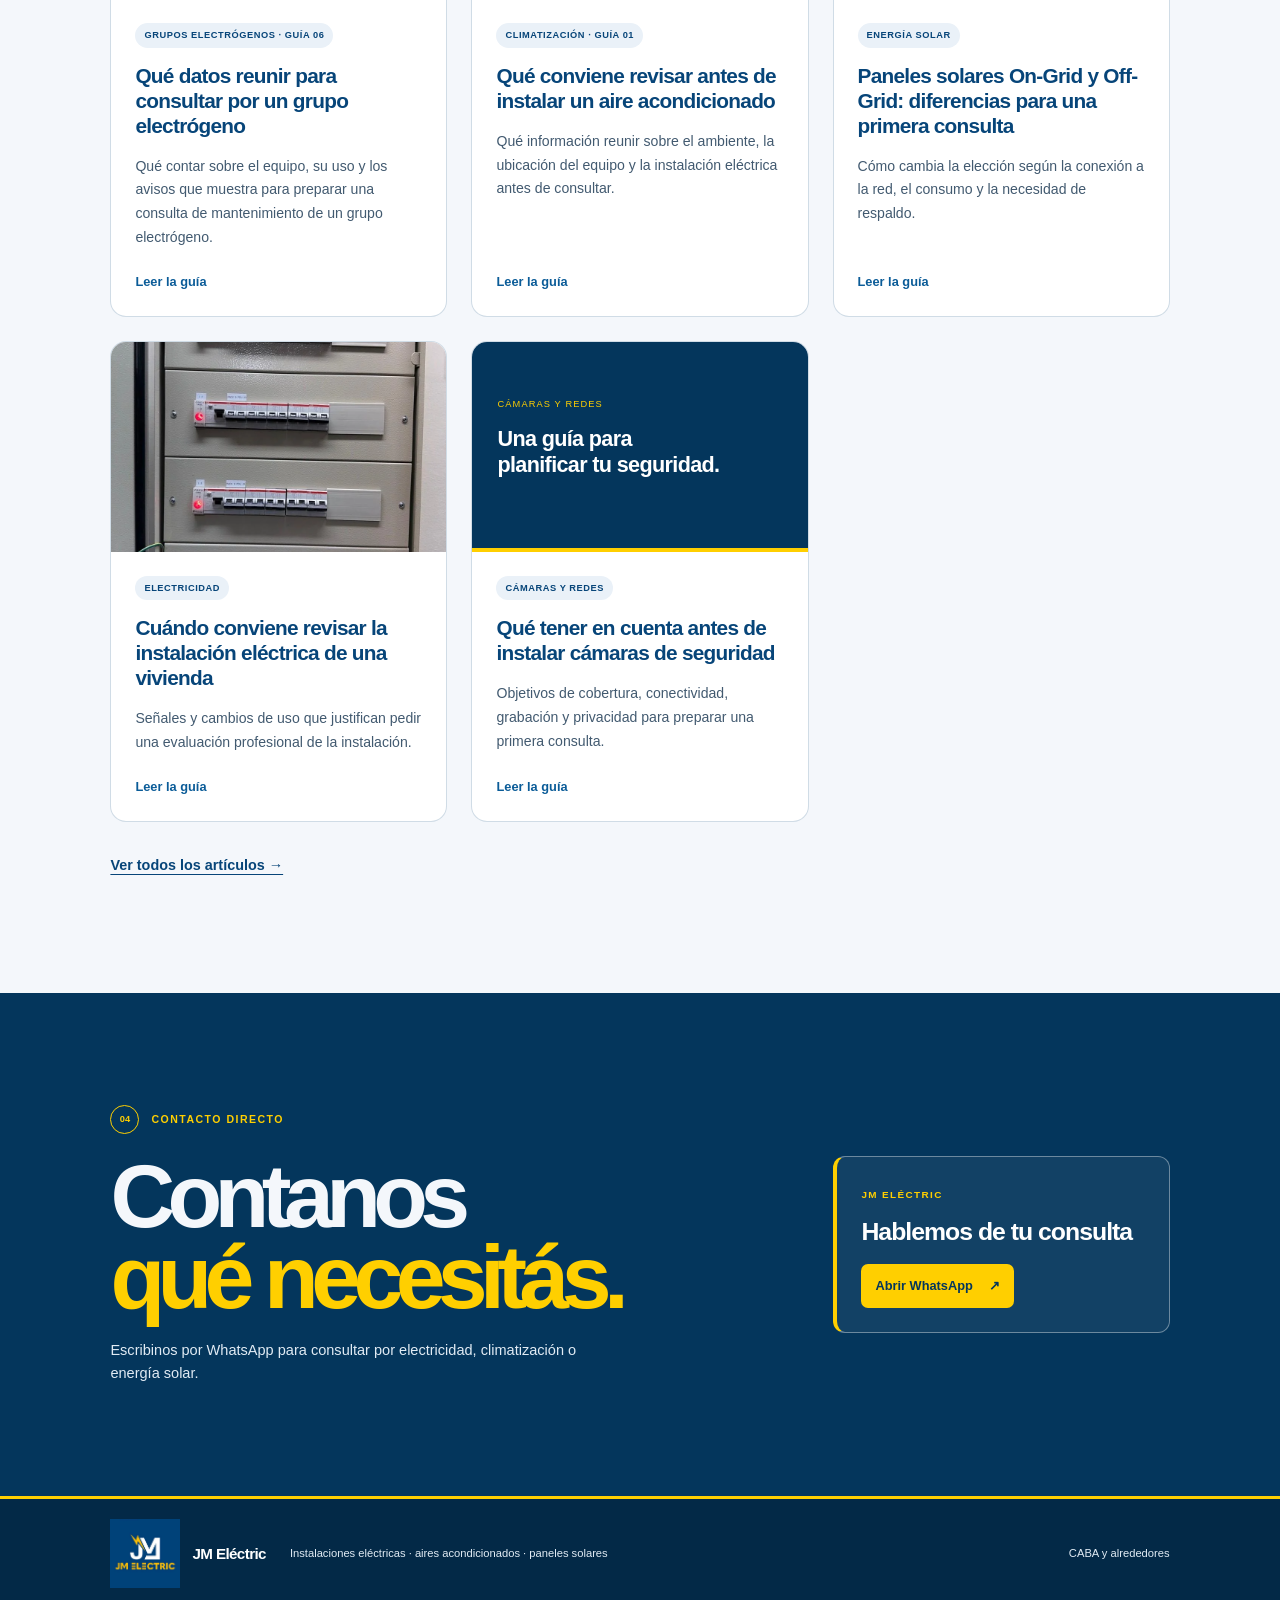
==== commit 2e3c30df: "Publicar guía 06 de mantenimiento de grupos electrógenos" ====
--- a/index.html
+++ b/index.html
@@ -192,7 +192,7 @@
       </div>
     </section>
 
-    <section class="blog-home" aria-labelledby="blog-title"><div class="shell"><div class="section-heading"><p class="eyebrow">Blog · Para tu consulta</p><h2 id="blog-title">Antes de<br><em>dar el próximo paso.</em></h2><p class="heading-aside">Información útil para preparar tu consulta y conocer qué conviene evaluar con un profesional.</p></div><div class="blog-grid"><article class="blog-card blog-card-visual"><img class="blog-card-image" src="./images/trabajos/aire-acondicionado.jpg" width="1206" height="1129" alt="Unidades exteriores de aire acondicionado en un balcón" loading="lazy" decoding="async"><div class="blog-card-copy"><p class="eyebrow">Climatización · Guía 01</p><h3><a href="./blogs/antes-instalar-aire-acondicionado/">Qué conviene revisar antes de instalar un aire acondicionado</a></h3><p>Qué información reunir sobre el ambiente, la ubicación del equipo y la instalación eléctrica antes de consultar.</p><span class="blog-card-label" aria-hidden="true">Leer la guía</span></div></article><article class="blog-card blog-card-visual"><img class="blog-card-image" src="./images/trabajos/panel-solar.jpg" width="722" height="1280" alt="Panel solar sobre un techo de chapa" loading="lazy" decoding="async"><div class="blog-card-copy"><p class="eyebrow">Energía solar</p><h3><a href="./blogs/paneles-solares-on-grid-off-grid/">Paneles solares On-Grid y Off-Grid: diferencias para una primera consulta</a></h3><p>Cómo cambia la elección según la conexión a la red, el consumo y la necesidad de respaldo.</p><span class="blog-card-label" aria-hidden="true">Leer la guía</span></div></article><article class="blog-card blog-card-visual"><img class="blog-card-image" src="./images/trabajos/tablero-electrico.webp" width="900" height="1200" alt="Tablero de distribución eléctrica" loading="lazy" decoding="async"><div class="blog-card-copy"><p class="eyebrow">Electricidad</p><h3><a href="./blogs/cuando-revisar-instalacion-electrica-vivienda/">Cuándo conviene revisar la instalación eléctrica de una vivienda</a></h3><p>Señales y cambios de uso que justifican pedir una evaluación profesional de la instalación.</p><span class="blog-card-label" aria-hidden="true">Leer la guía</span></div></article><article class="blog-card blog-card-visual"><div class="blog-card-image blog-card-placeholder"><span>CÁMARAS Y REDES</span><p>Una guía para<br>planificar tu seguridad.</p></div><div class="blog-card-copy"><p class="eyebrow">Cámaras y redes</p><h3><a href="./blogs/antes-instalar-camaras-seguridad/">Qué tener en cuenta antes de instalar cámaras de seguridad</a></h3><p>Objetivos de cobertura, conectividad, grabación y privacidad para preparar una primera consulta.</p><span class="blog-card-label" aria-hidden="true">Leer la guía</span></div></article></div><a class="blog-back" href="./blogs/">Ver todos los artículos →</a></div></section>
+    <section class="blog-home" aria-labelledby="blog-title"><div class="shell"><div class="section-heading"><p class="eyebrow">Blog · Para tu consulta</p><h2 id="blog-title">Antes de<br><em>dar el próximo paso.</em></h2><p class="heading-aside">Información útil para preparar tu consulta y conocer qué conviene evaluar con un profesional.</p></div><div class="blog-grid"><article class="blog-card blog-card-visual"><img class="blog-card-image" src="./images/trabajos/grupo-electrogeno-ilustrativo.webp" width="1200" height="800" alt="Grupo electrógeno fijo con carcasa amarilla en un patio exterior" loading="lazy" decoding="async"><div class="blog-card-copy"><p class="eyebrow">Grupos electrógenos · Guía 06</p><h3><a href="./blogs/consulta-mantenimiento-grupo-electrogeno/">Qué datos reunir para consultar por un grupo electrógeno</a></h3><p>Qué contar sobre el equipo, su uso y los avisos que muestra para preparar una consulta de mantenimiento de un grupo electrógeno.</p><span class="blog-card-label" aria-hidden="true">Leer la guía</span></div></article><article class="blog-card blog-card-visual"><img class="blog-card-image" src="./images/trabajos/aire-acondicionado.jpg" width="1206" height="1129" alt="Unidades exteriores de aire acondicionado en un balcón" loading="lazy" decoding="async"><div class="blog-card-copy"><p class="eyebrow">Climatización · Guía 01</p><h3><a href="./blogs/antes-instalar-aire-acondicionado/">Qué conviene revisar antes de instalar un aire acondicionado</a></h3><p>Qué información reunir sobre el ambiente, la ubicación del equipo y la instalación eléctrica antes de consultar.</p><span class="blog-card-label" aria-hidden="true">Leer la guía</span></div></article><article class="blog-card blog-card-visual"><img class="blog-card-image" src="./images/trabajos/panel-solar.jpg" width="722" height="1280" alt="Panel solar sobre un techo de chapa" loading="lazy" decoding="async"><div class="blog-card-copy"><p class="eyebrow">Energía solar</p><h3><a href="./blogs/paneles-solares-on-grid-off-grid/">Paneles solares On-Grid y Off-Grid: diferencias para una primera consulta</a></h3><p>Cómo cambia la elección según la conexión a la red, el consumo y la necesidad de respaldo.</p><span class="blog-card-label" aria-hidden="true">Leer la guía</span></div></article><article class="blog-card blog-card-visual"><img class="blog-card-image" src="./images/trabajos/tablero-electrico.webp" width="900" height="1200" alt="Tablero de distribución eléctrica" loading="lazy" decoding="async"><div class="blog-card-copy"><p class="eyebrow">Electricidad</p><h3><a href="./blogs/cuando-revisar-instalacion-electrica-vivienda/">Cuándo conviene revisar la instalación eléctrica de una vivienda</a></h3><p>Señales y cambios de uso que justifican pedir una evaluación profesional de la instalación.</p><span class="blog-card-label" aria-hidden="true">Leer la guía</span></div></article><article class="blog-card blog-card-visual"><div class="blog-card-image blog-card-placeholder"><span>CÁMARAS Y REDES</span><p>Una guía para<br>planificar tu seguridad.</p></div><div class="blog-card-copy"><p class="eyebrow">Cámaras y redes</p><h3><a href="./blogs/antes-instalar-camaras-seguridad/">Qué tener en cuenta antes de instalar cámaras de seguridad</a></h3><p>Objetivos de cobertura, conectividad, grabación y privacidad para preparar una primera consulta.</p><span class="blog-card-label" aria-hidden="true">Leer la guía</span></div></article></div><a class="blog-back" href="./blogs/">Ver todos los artículos →</a></div></section>
 
     <section class="contact" id="contacto" aria-labelledby="contact-title">
       <div class="shell contact-layout">
